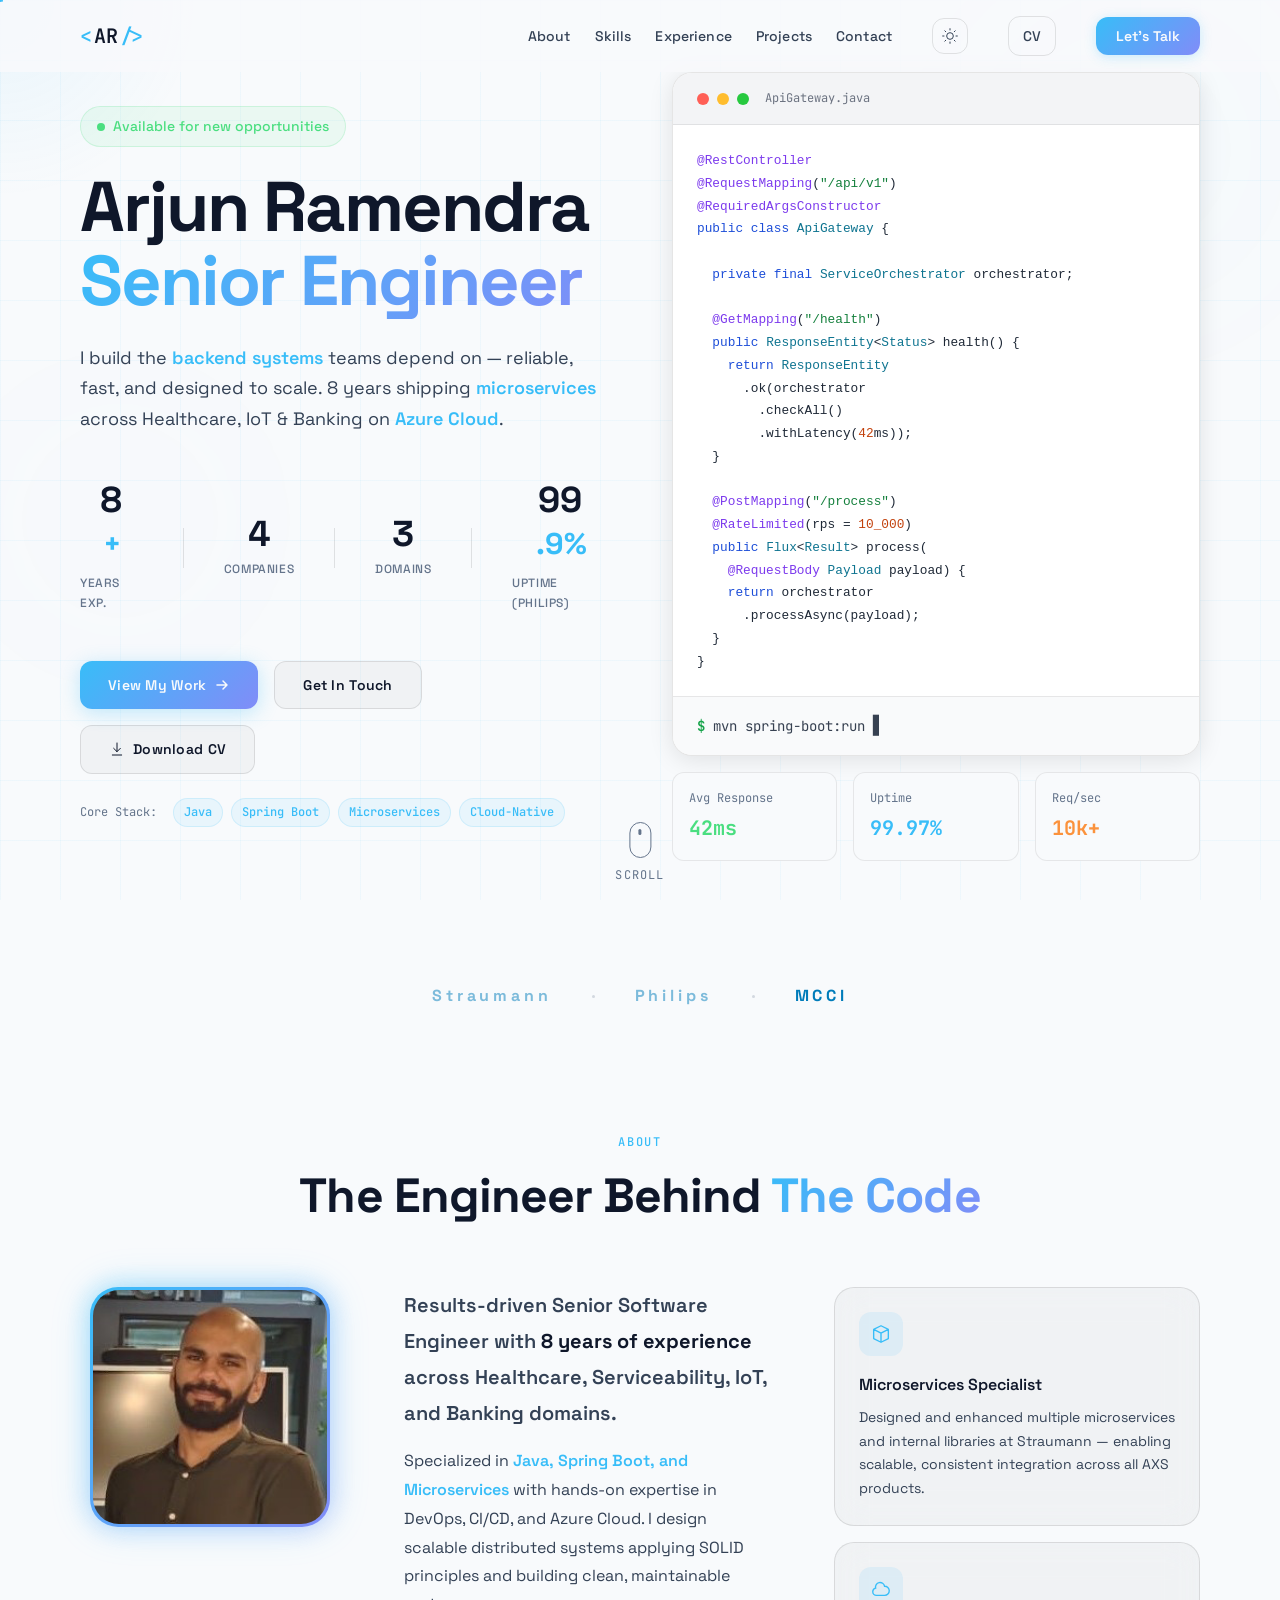
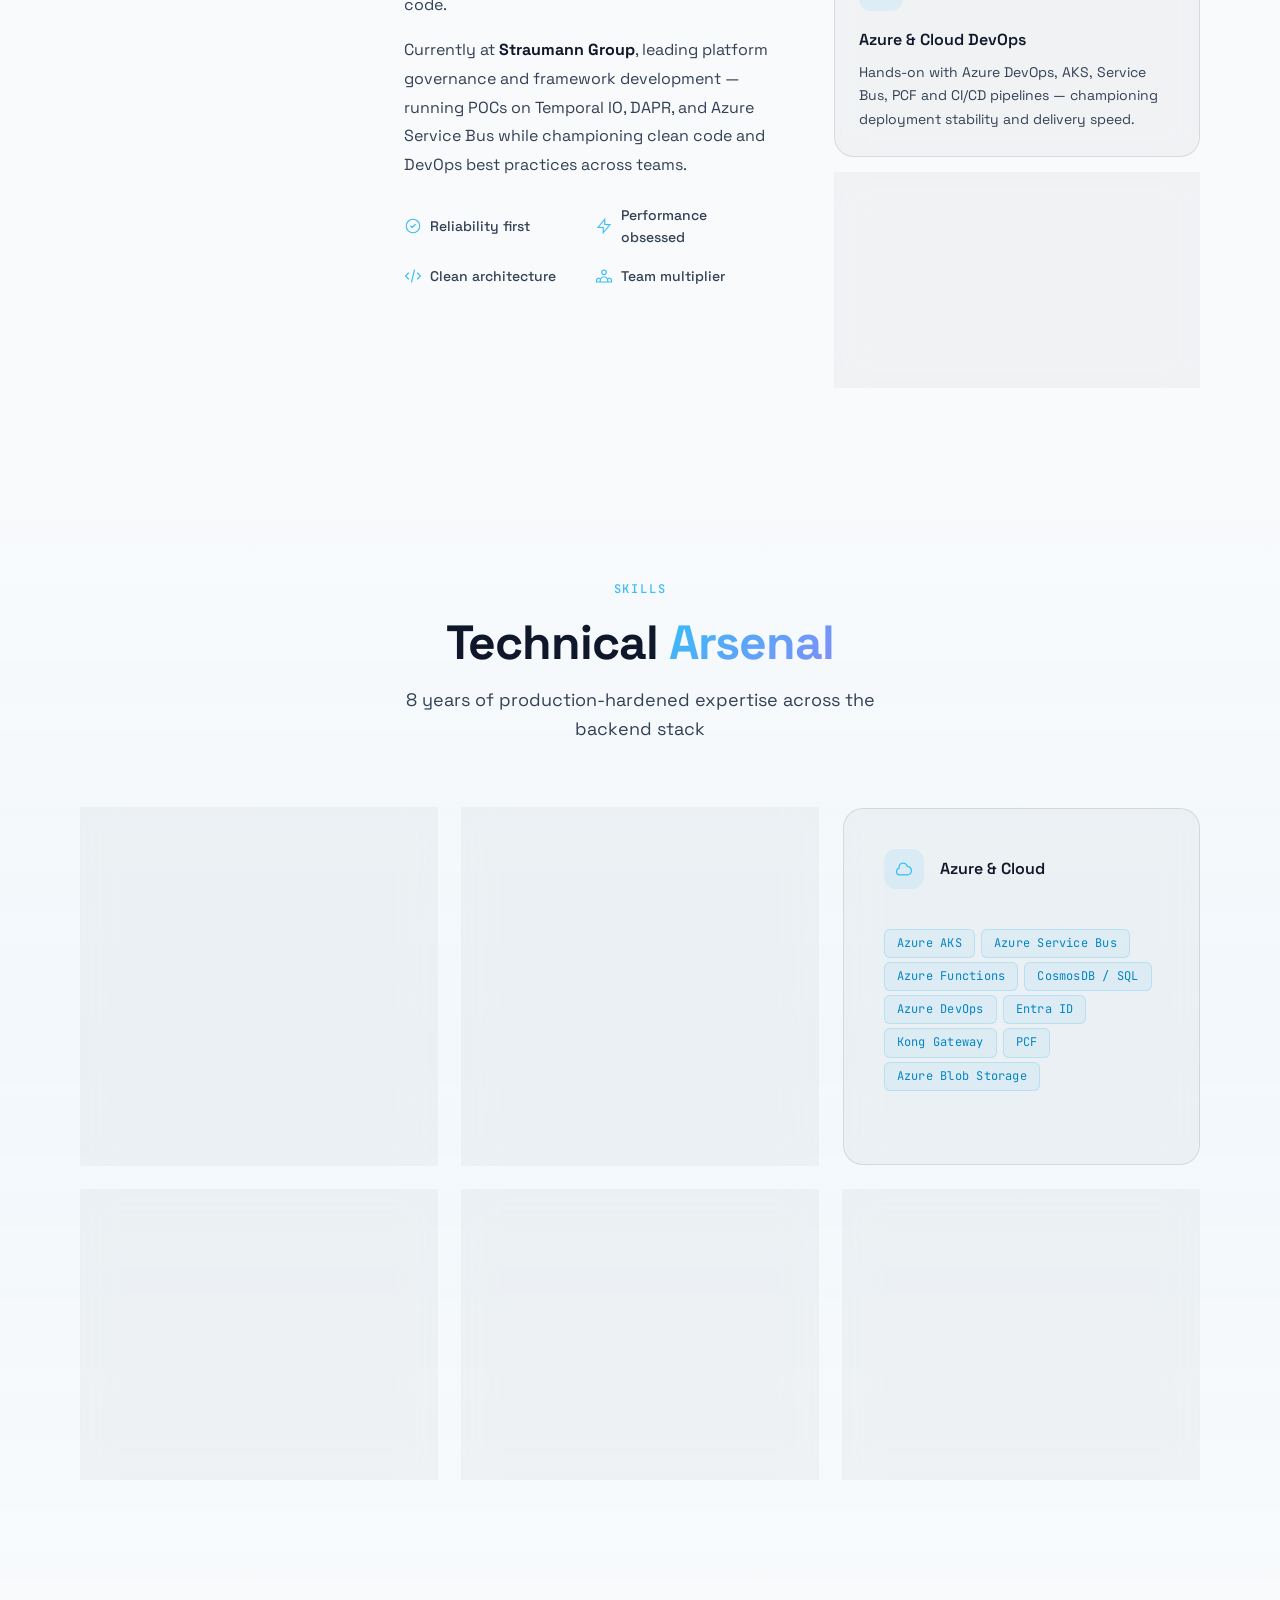
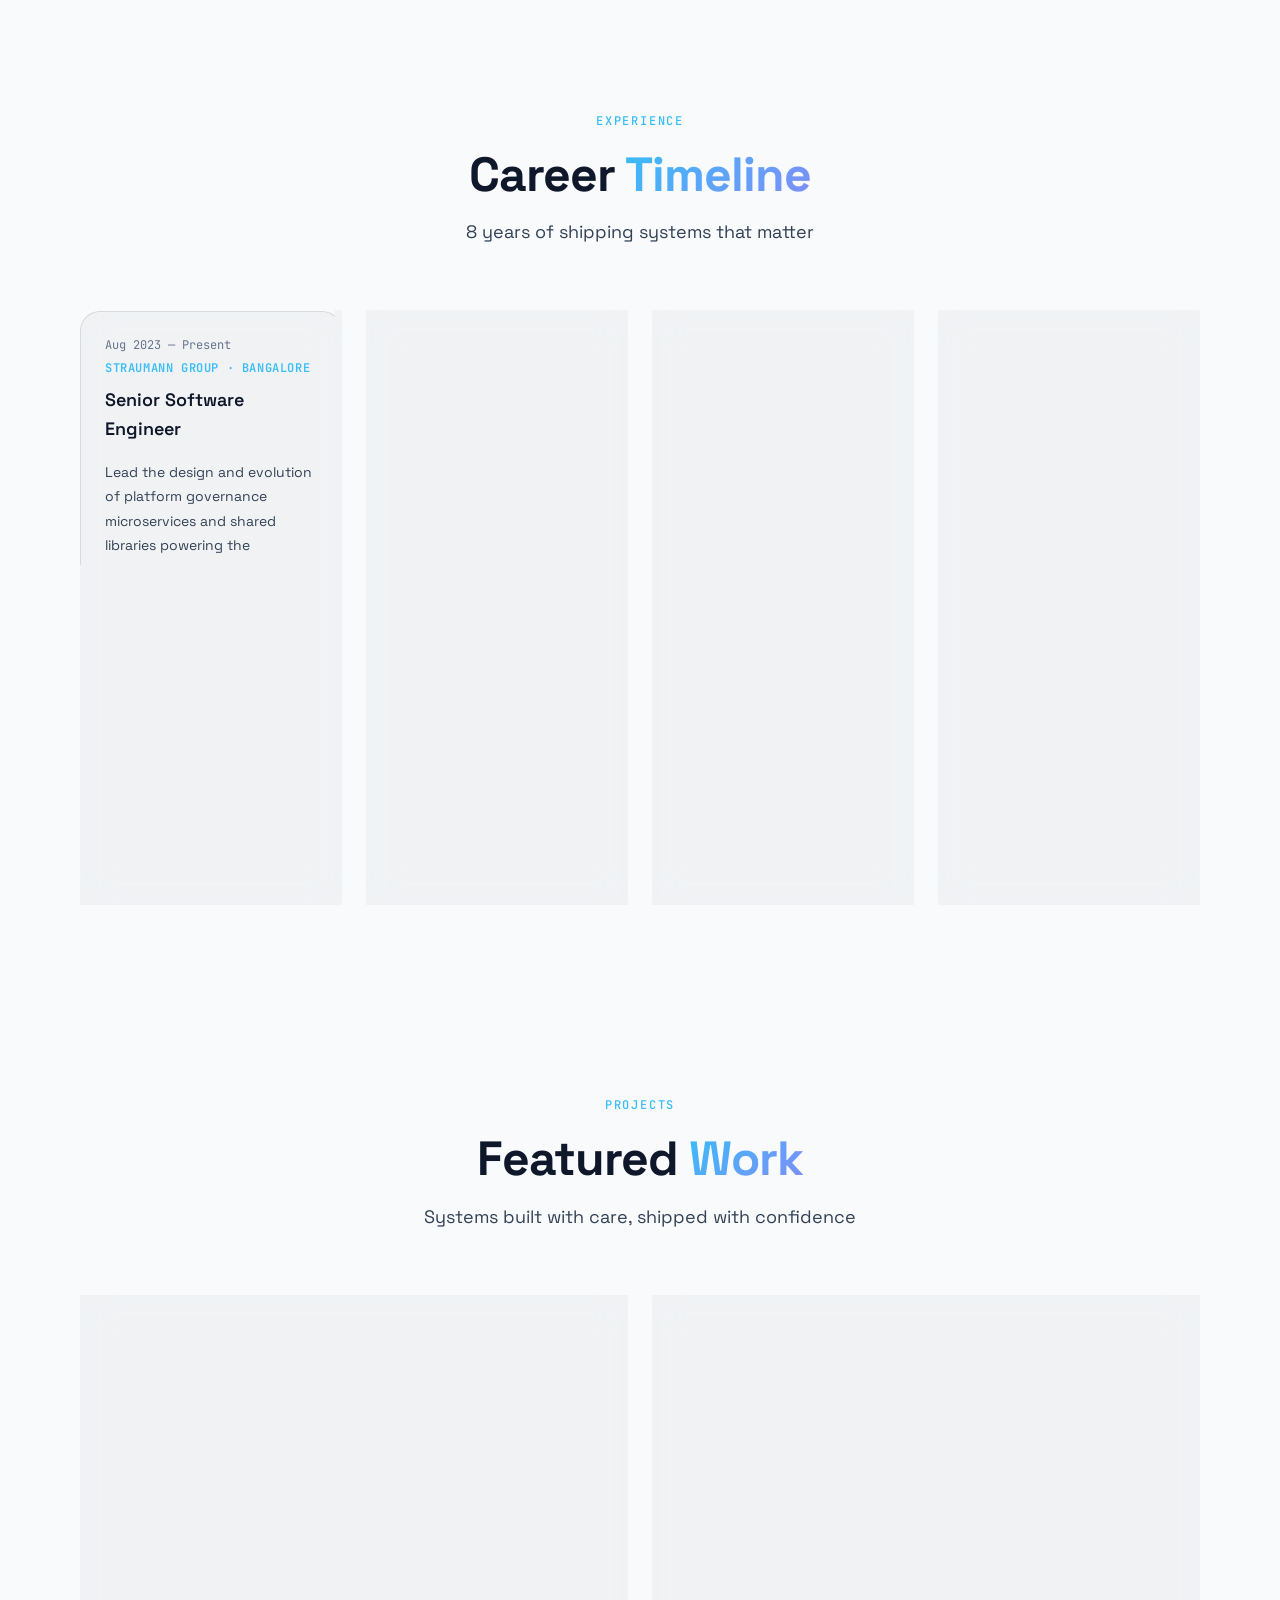
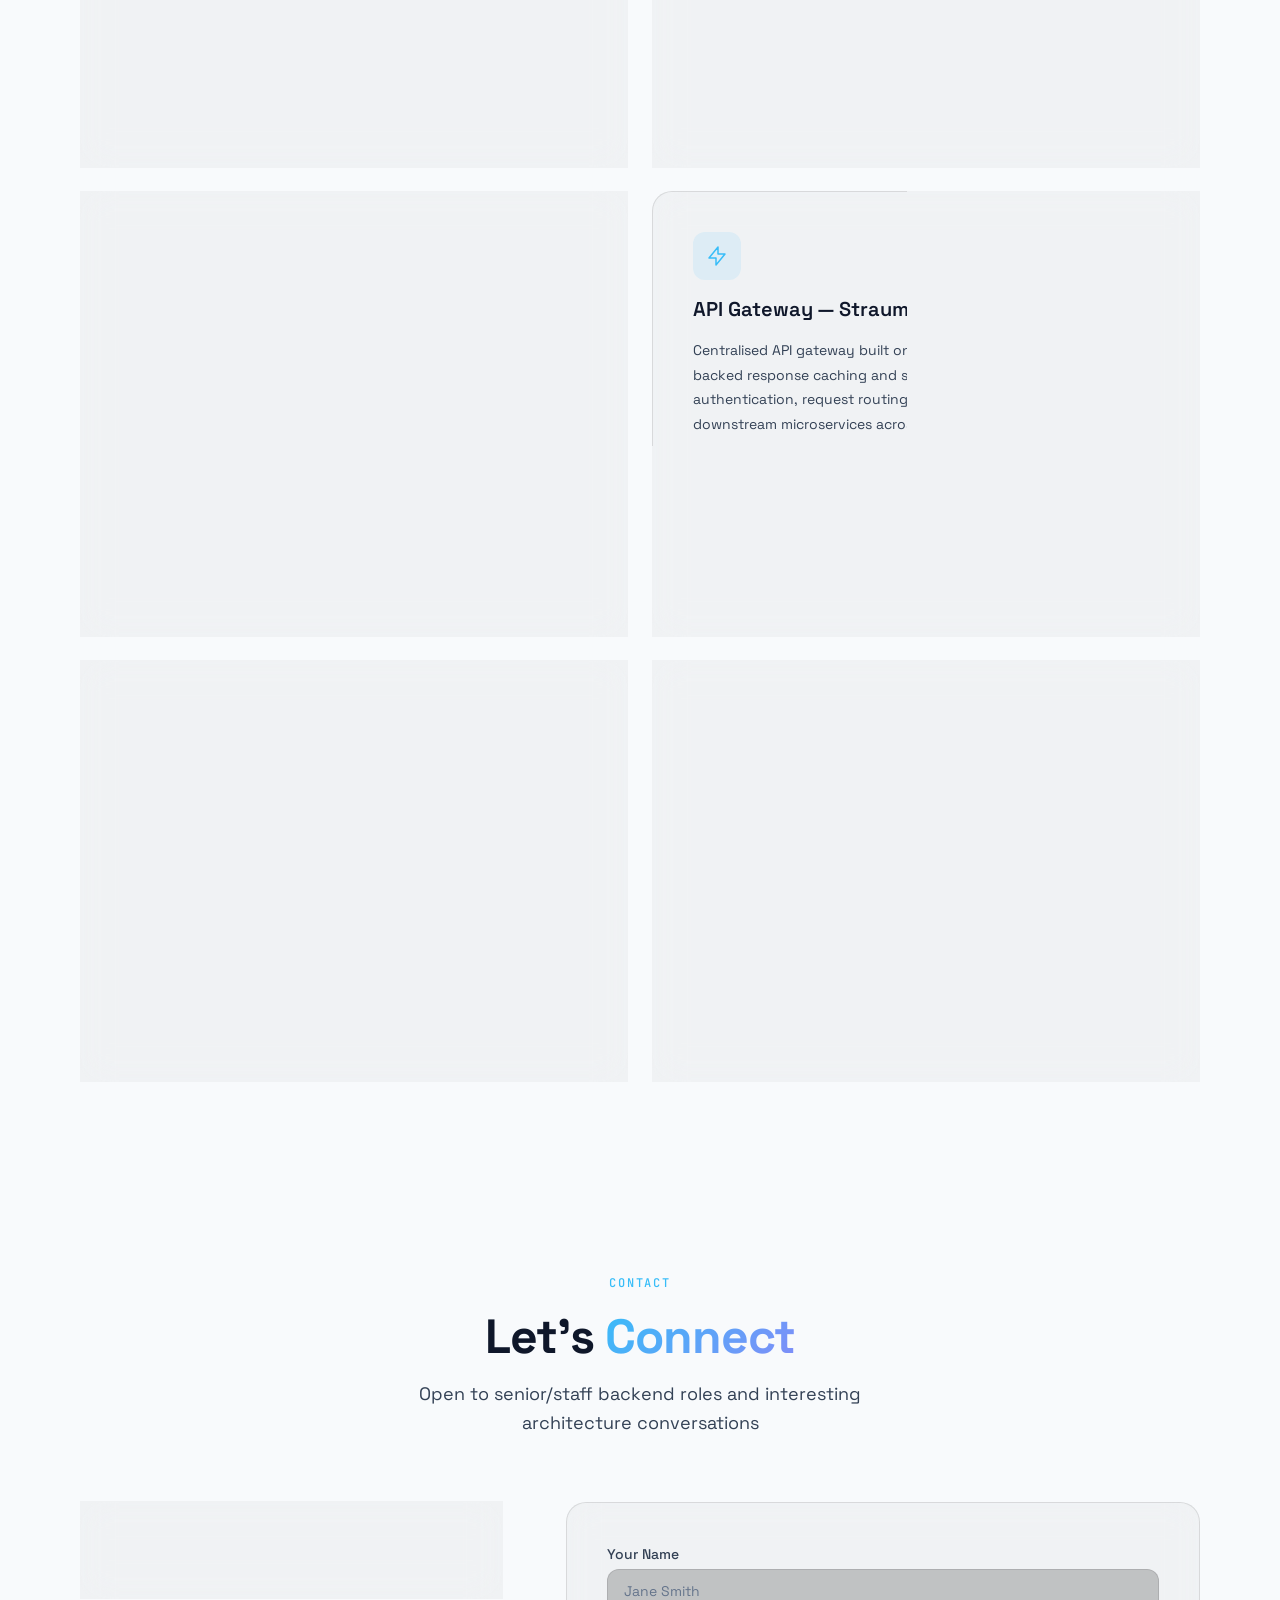
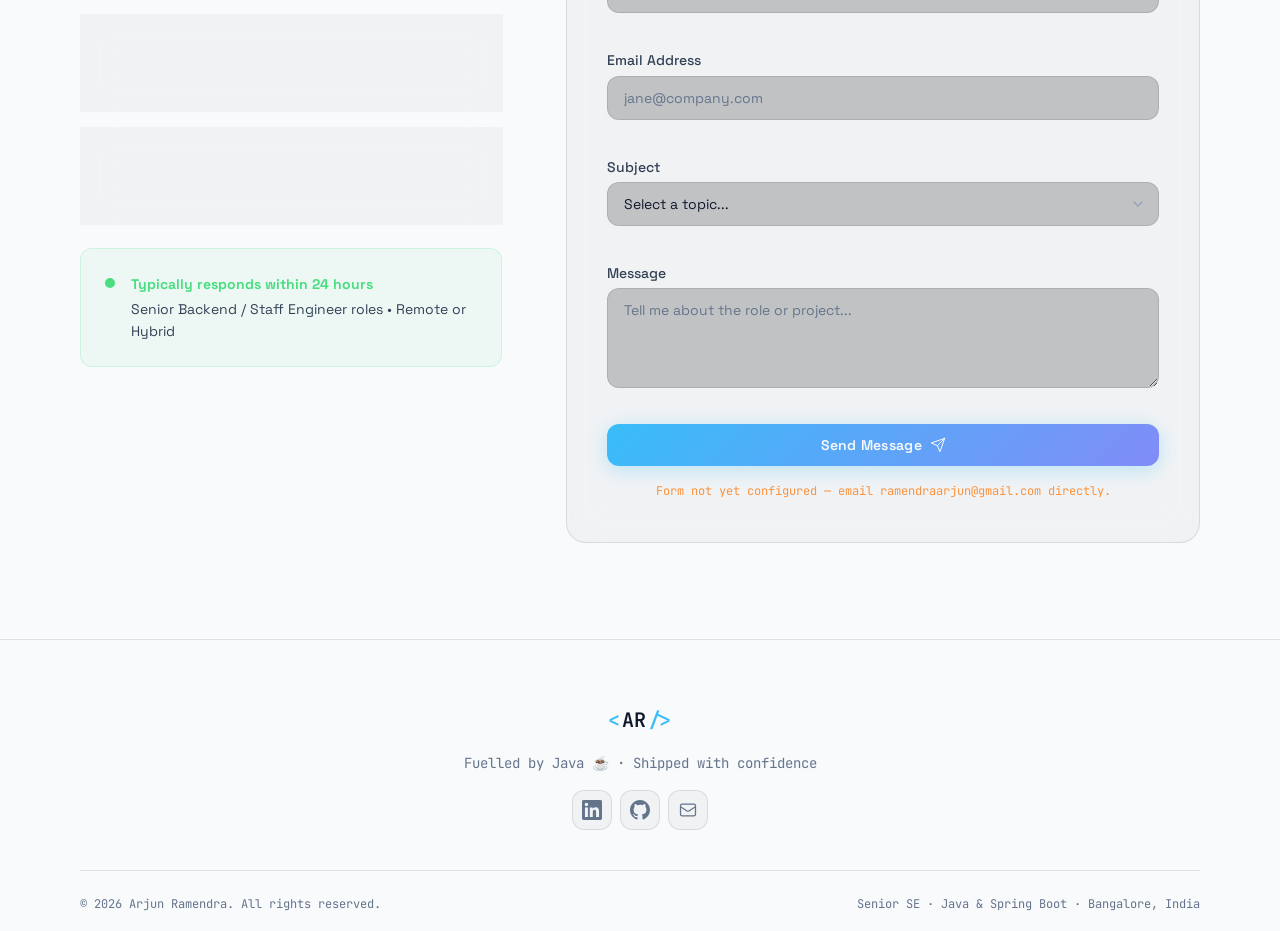
==== Revised Portfolio/index.html @ 26203c2b "feat: add revised portfolio Adds the revised portfolio (Revised Portfolio/) — the revamped version o" ====
<!DOCTYPE html>
<html lang="en">
<head>
  <meta charset="UTF-8" />
  <meta name="viewport" content="width=device-width, initial-scale=1.0" />
  <meta name="description" content="Arjun Ramendra — Senior Software Engineer with 8+ years in Java, Spring Boot, Microservices, Azure Cloud & DevOps across Healthcare, IoT and Banking domains." />
  <meta name="keywords" content="Arjun Ramendra, Backend Engineer, Java, Spring Boot, Azure, DevOps, Microservices, RabbitMQ, Straumann, Philips" />
  <meta name="author" content="Arjun Ramendra" />
  <title>Arjun Ramendra — Senior Software Engineer</title>

  <!-- Open Graph -->
  <meta property="og:type" content="website" />
  <meta property="og:title" content="Arjun Ramendra — Senior Software Engineer" />
  <meta property="og:description" content="8+ years building scalable microservices across Healthcare, IoT & Banking with Java, Spring Boot & Azure Cloud." />
  <meta property="og:url" content="https://arjunramendra.github.io" />
  <meta property="og:image" content="https://arjunramendra.github.io/assets/images/profile-photo.JPG" />
  <meta property="og:image:width" content="1200" />
  <meta property="og:image:height" content="630" />

  <!-- Twitter Card -->
  <meta name="twitter:card" content="summary_large_image" />
  <meta name="twitter:image" content="https://arjunramendra.github.io/assets/images/profile-photo.JPG" />
  <meta name="twitter:title" content="Arjun Ramendra — Senior Software Engineer" />
  <meta name="twitter:description" content="8+ years building scalable microservices across Healthcare, IoT & Banking with Java, Spring Boot & Azure Cloud." />

  <!-- Favicon -->
  <link rel="icon" type="image/svg+xml" href="data:image/svg+xml,<svg xmlns='http://www.w3.org/2000/svg' viewBox='0 0 32 32'><rect width='32' height='32' rx='6' fill='%23060912'/><text x='50%25' y='54%25' dominant-baseline='middle' text-anchor='middle' font-family='sans-serif' font-weight='700' font-size='13' fill='%2338bdf8'>AR</text></svg>" />

  <!-- Canonical -->
  <link rel="canonical" href="https://arjunramendra.github.io" />

  <!-- Schema.org structured data -->
  <script type="application/ld+json">
  {
    "@context": "https://schema.org",
    "@type": "Person",
    "name": "Arjun Ramendra",
    "jobTitle": "Senior Software Engineer",
    "url": "https://arjunramendra.github.io",
    "email": "ramendraarjun@gmail.com",
    "sameAs": [
      "https://linkedin.com/in/arjunramendra",
      "https://github.com/arjunramendra"
    ],
    "knowsAbout": ["Java", "Spring Boot", "Microservices", "Azure Cloud", "DevOps", "RabbitMQ", "Kubernetes"],
    "address": {
      "@type": "PostalAddress",
      "addressLocality": "Bangalore",
      "addressCountry": "IN"
    }
  }
  </script>

  <!-- Google Fonts: Space Grotesk + JetBrains Mono -->
  <link rel="preconnect" href="https://fonts.googleapis.com" />
  <link rel="preconnect" href="https://fonts.gstatic.com" crossorigin />
  <link href="https://fonts.googleapis.com/css2?family=Space+Grotesk:wght@400;500;600;700&family=JetBrains+Mono:wght@400;500&display=swap" rel="stylesheet" />

  <link rel="stylesheet" href="styles.css" />
</head>
<body>

  <!-- Skip to main content (keyboard / screen reader) -->
  <a href="#about" class="skip-link">Skip to main content</a>

  <!-- ═══════════════════════ SCROLL PROGRESS ══════════════════ -->
  <div class="scroll-progress" id="scrollProgress" aria-hidden="true"></div>

  <!-- ═══════════════════════ CURSOR ════════════════════════════ -->
  <div class="cursor-dot"  id="cursorDot"  aria-hidden="true"></div>
  <div class="cursor-ring" id="cursorRing" aria-hidden="true"></div>
  <div class="cursor-glow" id="cursorGlow" aria-hidden="true"></div>

  <!-- ═══════════════════════ BACKGROUND GRID ═══════════════════ -->
  <div class="bg-grid" aria-hidden="true"></div>
  <div class="bg-orbs" aria-hidden="true">
    <div class="orb orb-1"></div>
    <div class="orb orb-2"></div>
  </div>

  <!-- ═══════════════════════ NAV ═══════════════════════════════ -->
  <nav class="navbar" id="navbar" role="navigation" aria-label="Main navigation">
    <div class="nav-container">
      <a href="#home" class="nav-logo" id="nav-logo" aria-label="Home">
        <span class="logo-bracket">&lt;</span>
        <span class="logo-text">AR</span>
        <span class="logo-bracket">/&gt;</span>
      </a>
      <ul class="nav-links" role="list">
        <li><a href="#about" class="nav-link" id="nav-about">About</a></li>
        <li><a href="#skills" class="nav-link" id="nav-skills">Skills</a></li>
        <li><a href="#experience" class="nav-link" id="nav-experience">Experience</a></li>
        <li><a href="#projects" class="nav-link" id="nav-projects">Projects</a></li>
        <li><a href="#contact" class="nav-link" id="nav-contact">Contact</a></li>
      </ul>
      <button class="theme-toggle" id="themeToggle" aria-label="Toggle light/dark mode">
        <svg class="icon-moon" width="16" height="16" viewBox="0 0 24 24" fill="none" aria-hidden="true">
          <path d="M21 12.79A9 9 0 1111.21 3 7 7 0 0021 12.79z" stroke="currentColor" stroke-width="1.5" stroke-linecap="round" stroke-linejoin="round"/>
        </svg>
        <svg class="icon-sun" width="16" height="16" viewBox="0 0 24 24" fill="none" aria-hidden="true" style="display:none">
          <circle cx="12" cy="12" r="5" stroke="currentColor" stroke-width="1.5"/>
          <path d="M12 1v2M12 21v2M4.22 4.22l1.42 1.42M18.36 18.36l1.42 1.42M1 12h2M21 12h2M4.22 19.78l1.42-1.42M18.36 5.64l1.42-1.42" stroke="currentColor" stroke-width="1.5" stroke-linecap="round"/>
        </svg>
      </button>
      <a href="https://arjunramendra.github.io/resume/resume.pdf" target="_blank" rel="noopener noreferrer" class="nav-cv" id="nav-cv-btn" aria-label="Download CV">CV</a>
      <a href="#contact" class="nav-cta" id="nav-cta-btn">Let's Talk</a>
      <button class="hamburger" id="hamburger" aria-label="Toggle mobile menu" aria-expanded="false">
        <span></span><span></span><span></span>
      </button>
    </div>
    <div class="mobile-menu" id="mobileMenu" role="navigation" aria-label="Mobile navigation">
      <a href="#about" class="mobile-link" id="mob-about">About</a>
      <a href="#skills" class="mobile-link" id="mob-skills">Skills</a>
      <a href="#experience" class="mobile-link" id="mob-experience">Experience</a>
      <a href="#projects" class="mobile-link" id="mob-projects">Projects</a>
      <a href="#contact" class="mobile-link" id="mob-contact">Contact</a>
    </div>
  </nav>

  <!-- ═══════════════════════ HERO ══════════════════════════════ -->
  <section class="hero" id="home" aria-label="Hero section">
    <div class="hero-content">
      <div class="hero-badge reveal" data-delay="0">
        <span class="badge-dot"></span>
        <span>Available for new opportunities</span>
      </div>

      <h1 class="hero-title reveal" data-delay="100">
        <span class="title-line">Arjun Ramendra</span>
        <span class="title-line gradient-text">Senior Engineer</span>
      </h1>

      <p class="hero-subtitle reveal" data-delay="200">
        I build the <span class="highlight">backend systems</span> teams depend on —
        reliable, fast, and designed to scale. 8 years shipping
        <span class="highlight">microservices</span> across Healthcare, IoT &amp; Banking
        on <span class="highlight">Azure Cloud</span>.
      </p>

      <div class="hero-stats reveal" data-delay="300">
        <div class="stat">
          <span class="stat-num" data-target="8">0</span>
          <span class="stat-suffix">+</span>
          <span class="stat-label">Years Exp.</span>
        </div>
        <div class="stat-divider" aria-hidden="true"></div>
        <div class="stat">
          <span class="stat-num" data-target="4">0</span>
          <span class="stat-suffix"></span>
          <span class="stat-label">Companies</span>
        </div>
        <div class="stat-divider" aria-hidden="true"></div>
        <div class="stat">
          <span class="stat-num" data-target="3">0</span>
          <span class="stat-suffix"></span>
          <span class="stat-label">Domains</span>
        </div>
        <div class="stat-divider" aria-hidden="true"></div>
        <div class="stat">
          <span class="stat-num" data-target="99">0</span>
          <span class="stat-suffix">.9%</span>
          <span class="stat-label">Uptime (Philips)</span>
        </div>
      </div>

      <div class="hero-actions reveal" data-delay="400">
        <a href="#projects" class="btn btn-primary" id="hero-view-work">
          <span>View My Work</span>
          <svg width="16" height="16" viewBox="0 0 16 16" fill="none" aria-hidden="true">
            <path d="M3 8h10M9 4l4 4-4 4" stroke="currentColor" stroke-width="1.5" stroke-linecap="round" stroke-linejoin="round"/>
          </svg>
        </a>
        <a href="#contact" class="btn btn-ghost" id="hero-contact">
          <span>Get In Touch</span>
        </a>
        <a href="https://arjunramendra.github.io/resume/resume.pdf" target="_blank" rel="noopener noreferrer" class="btn btn-ghost" id="hero-download-cv">
          <svg width="16" height="16" viewBox="0 0 24 24" fill="none" aria-hidden="true">
            <path d="M12 3v13M7 11l5 5 5-5M5 21h14" stroke="currentColor" stroke-width="1.5" stroke-linecap="round" stroke-linejoin="round"/>
          </svg>
          <span>Download CV</span>
        </a>
      </div>

      <div class="hero-tech-stack reveal" data-delay="500">
        <span class="tech-label">Core Stack:</span>
        <div class="tech-pills">
          <span class="tech-pill">Java</span>
          <span class="tech-pill">Spring Boot</span>
          <span class="tech-pill">Microservices</span>
          <span class="tech-pill">Cloud-Native</span>
        </div>
      </div>
    </div>

    <div class="hero-visual reveal" data-delay="200" aria-hidden="true">
      <div class="code-window">
        <div class="code-window-header">
          <span class="dot red"></span>
          <span class="dot yellow"></span>
          <span class="dot green"></span>
          <span class="code-window-title">ApiGateway.java</span>
        </div>
        <div class="code-window-body">
          <pre class="code-snippet"><code><span class="code-annotation">@RestController</span>
<span class="code-annotation">@RequestMapping</span>(<span class="code-string">"/api/v1"</span>)
<span class="code-annotation">@RequiredArgsConstructor</span>
<span class="code-keyword">public class</span> <span class="code-class">ApiGateway</span> {

  <span class="code-keyword">private final</span> <span class="code-class">ServiceOrchestrator</span> orchestrator;

  <span class="code-annotation">@GetMapping</span>(<span class="code-string">"/health"</span>)
  <span class="code-keyword">public</span> <span class="code-class">ResponseEntity</span>&lt;<span class="code-class">Status</span>&gt; health() {
    <span class="code-keyword">return</span> <span class="code-class">ResponseEntity</span>
      .ok(orchestrator
        .checkAll()
        .withLatency(<span class="code-number">42</span>ms));
  }

  <span class="code-annotation">@PostMapping</span>(<span class="code-string">"/process"</span>)
  <span class="code-annotation">@RateLimited</span>(rps = <span class="code-number">10_000</span>)
  <span class="code-keyword">public</span> <span class="code-class">Flux</span>&lt;<span class="code-class">Result</span>&gt; process(
    <span class="code-annotation">@RequestBody</span> <span class="code-class">Payload</span> payload) {
    <span class="code-keyword">return</span> orchestrator
      .processAsync(payload);
  }
}</code></pre>
        </div>
        <div class="code-terminal">
          <span class="terminal-prompt">$</span>
          <span class="terminal-text" id="terminalText" aria-live="polite" aria-atomic="true"></span>
          <span class="terminal-cursor" aria-hidden="true">▋</span>
        </div>
      </div>
      <div class="metrics-panel">
        <div class="metric-card">
          <span class="metric-label">Avg Response</span>
          <span class="metric-value green">42ms</span>
        </div>
        <div class="metric-card">
          <span class="metric-label">Uptime</span>
          <span class="metric-value blue">99.97%</span>
        </div>
        <div class="metric-card">
          <span class="metric-label">Req/sec</span>
          <span class="metric-value orange">10k+</span>
        </div>
      </div>
    </div>

    <a href="#about" class="scroll-indicator" id="scroll-down" aria-label="Scroll to about section">
      <div class="scroll-mouse">
        <div class="scroll-wheel"></div>
      </div>
      <span>Scroll</span>
    </a>
  </section>

  <!-- ═══════════════════════ COMPANIES ════════════════════════ -->
  <section class="companies" aria-label="Companies I have worked with">
    <div class="companies-inner">
      <span class="companies-label">Experience at</span>
      <div class="companies-logos">
        <div class="company-item company-item--straumann" style="--i:0">
          <img src="https://upload.wikimedia.org/wikipedia/commons/9/9c/Straumann_Group_-_Corporate_logo.svg"
               alt="Straumann Group" loading="lazy"
               onerror="this.parentElement.innerHTML='<span class=\'company-item--text\'>Straumann</span>'">
        </div>
        <span class="company-dot" aria-hidden="true"></span>
        <div class="company-item company-item--philips" style="--i:1">
          <img src="https://upload.wikimedia.org/wikipedia/commons/5/52/Philips_logo_new.svg"
               alt="Philips" loading="lazy"
               onerror="this.parentElement.innerHTML='<span class=\'company-item--text\'>Philips</span>'">
        </div>
        <span class="company-dot" aria-hidden="true"></span>
        <div class="company-item company-item--text" style="--i:2">MCCI</div>
      </div>
    </div>
  </section>

  <!-- ═══════════════════════ ABOUT ═════════════════════════════ -->
  <section class="section about" id="about" aria-label="About section">
    <div class="container">
      <div class="section-header reveal">
        <span class="section-tag">About</span>
        <h2 class="section-title">The Engineer Behind <span class="gradient-text">The Code</span></h2>
      </div>
      <div class="about-grid">
        <div class="about-photo reveal" data-delay="0">
          <div class="photo-frame">
            <img src="assets/images/profile-photo.JPG" alt="Arjun Ramendra — Senior Software Engineer" class="profile-photo" loading="lazy" width="320" height="320"
               onerror="this.style.display='none';this.nextElementSibling.style.display='flex'" />
          <div class="photo-initials" aria-hidden="true" style="display:none">AR</div>
          </div>
        </div>
        <div class="about-text reveal" data-delay="100">
          <p class="about-lead">
            Results-driven Senior Software Engineer with <strong>8 years of experience</strong>
            across Healthcare, Serviceability, IoT, and Banking domains.
          </p>
          <p>
            Specialized in <em>Java, Spring Boot, and Microservices</em> with hands-on expertise
            in DevOps, CI/CD, and Azure Cloud. I design scalable distributed systems applying
            SOLID principles and building clean, maintainable code.
          </p>
          <p>
            Currently at <strong>Straumann Group</strong>, leading platform governance and
            framework development — running POCs on Temporal IO, DAPR, and Azure Service Bus
            while championing clean code and DevOps best practices across teams.
          </p>
          <div class="about-values">
            <div class="value-item">
              <svg class="value-icon" viewBox="0 0 24 24" fill="none" aria-hidden="true">
                <path d="M9 12l2 2 4-4M21 12a9 9 0 11-18 0 9 9 0 0118 0z" stroke="currentColor" stroke-width="1.5" stroke-linecap="round"/>
              </svg>
              <span>Reliability first</span>
            </div>
            <div class="value-item">
              <svg class="value-icon" viewBox="0 0 24 24" fill="none" aria-hidden="true">
                <path d="M13 10V3L4 14h7v7l9-11h-7z" stroke="currentColor" stroke-width="1.5" stroke-linecap="round"/>
              </svg>
              <span>Performance obsessed</span>
            </div>
            <div class="value-item">
              <svg class="value-icon" viewBox="0 0 24 24" fill="none" aria-hidden="true">
                <path d="M10 20l4-16m4 4l4 4-4 4M6 16l-4-4 4-4" stroke="currentColor" stroke-width="1.5" stroke-linecap="round"/>
              </svg>
              <span>Clean architecture</span>
            </div>
            <div class="value-item">
              <svg class="value-icon" viewBox="0 0 24 24" fill="none" aria-hidden="true">
                <path d="M17 20h5v-2a3 3 0 00-5.356-1.857M17 20H7m10 0v-2c0-.656-.126-1.283-.356-1.857M7 20H2v-2a3 3 0 015.356-1.857M7 20v-2c0-.656.126-1.283.356-1.857m0 0a5.002 5.002 0 019.288 0M15 7a3 3 0 11-6 0 3 3 0 016 0z" stroke="currentColor" stroke-width="1.5" stroke-linecap="round"/>
              </svg>
              <span>Team multiplier</span>
            </div>
          </div>
        </div>
        <div class="about-cards reveal" data-delay="200">
          <div class="glass-card about-card">
            <div class="about-card-icon">
              <svg viewBox="0 0 24 24" fill="none" aria-hidden="true">
                <path d="M20 7l-8-4-8 4m16 0l-8 4m8-4v10l-8 4m0-10L4 7m8 4v10M4 7v10l8 4" stroke="currentColor" stroke-width="1.5" stroke-linecap="round" stroke-linejoin="round"/>
              </svg>
            </div>
            <h3>Microservices Specialist</h3>
            <p>Designed and enhanced multiple microservices and internal libraries at Straumann — enabling scalable, consistent integration across all AXS products.</p>
          </div>
          <div class="glass-card about-card">
            <div class="about-card-icon">
              <svg viewBox="0 0 24 24" fill="none" aria-hidden="true">
                <path d="M3 15a4 4 0 004 4h9a5 5 0 10-.1-9.999 5.002 5.002 0 10-9.78 2.096A4.001 4.001 0 003 15z" stroke="currentColor" stroke-width="1.5" stroke-linecap="round"/>
              </svg>
            </div>
            <h3>Azure &amp; Cloud DevOps</h3>
            <p>Hands-on with Azure DevOps, AKS, Service Bus, PCF and CI/CD pipelines — championing deployment stability and delivery speed.</p>
          </div>
          <div class="glass-card about-card">
            <div class="about-card-icon">
              <svg viewBox="0 0 24 24" fill="none" aria-hidden="true">
                <path d="M4 4v5h.582m15.356 2A8.001 8.001 0 004.582 9m0 0H9m11 11v-5h-.581m0 0a8.003 8.003 0 01-15.357-2m15.357 2H15" stroke="currentColor" stroke-width="1.5" stroke-linecap="round"/>
              </svg>
            </div>
            <h3>Multi-Domain Experience</h3>
            <p>Delivered production systems in Healthcare (Philips), Dental-tech (Straumann), IoT (MCCI) and Banking (Hitachi Omron) domains.</p>
          </div>
        </div>
      </div>
    </div>
  </section>

  <!-- ═══════════════════════ SKILLS ════════════════════════════ -->
  <section class="section skills" id="skills" aria-label="Skills section">
    <div class="container">
      <div class="section-header reveal">
        <span class="section-tag">Skills</span>
        <h2 class="section-title">Technical <span class="gradient-text">Arsenal</span></h2>
        <p class="section-desc">8 years of production-hardened expertise across the backend stack</p>
      </div>

      <div class="skills-grid">
        <!-- Languages & Frameworks -->
        <div class="skill-category glass-card reveal" data-delay="0">
          <div class="skill-cat-header">
            <div class="skill-cat-icon">
              <svg viewBox="0 0 24 24" fill="none" aria-hidden="true">
                <path d="M10 20l4-16m4 4l4 4-4 4M6 16l-4-4 4-4" stroke="currentColor" stroke-width="1.5" stroke-linecap="round"/>
              </svg>
            </div>
            <h3>Languages &amp; Frameworks</h3>
          </div>
          <div class="skill-chips">
            <span class="chip">Java</span>
            <span class="chip">Spring Boot</span>
            <span class="chip">Hibernate</span>
            <span class="chip">JPA</span>
            <span class="chip">REST APIs</span>
            <span class="chip">WebSockets</span>
            <span class="chip">Maven</span>
          </div>
        </div>

        <!-- Architecture & Design -->
        <div class="skill-category glass-card reveal" data-delay="100">
          <div class="skill-cat-header">
            <div class="skill-cat-icon">
              <svg viewBox="0 0 24 24" fill="none" aria-hidden="true">
                <path d="M4 5a1 1 0 011-1h4a1 1 0 011 1v4a1 1 0 01-1 1H5a1 1 0 01-1-1V5zm10 0a1 1 0 011-1h4a1 1 0 011 1v4a1 1 0 01-1 1h-4a1 1 0 01-1-1V5zM4 15a1 1 0 011-1h4a1 1 0 011 1v4a1 1 0 01-1 1H5a1 1 0 01-1-1v-4zm10 0a1 1 0 011-1h4a1 1 0 011 1v4a1 1 0 01-1 1h-4a1 1 0 01-1-1v-4z" stroke="currentColor" stroke-width="1.5" stroke-linecap="round"/>
              </svg>
            </div>
            <h3>Architecture &amp; Design</h3>
          </div>
          <div class="skill-chips">
            <span class="chip">Microservices</span>
            <span class="chip">Event-Driven Design</span>
            <span class="chip">Domain-Driven Design</span>
            <span class="chip">Distributed Systems</span>
            <span class="chip">SaaS</span>
            <span class="chip">API Gateway</span>
            <span class="chip">SOLID Principles</span>
            <span class="chip">Rate Limiting</span>
            <span class="chip">Webhooks</span>
          </div>
        </div>

        <!-- Azure & Cloud -->
        <div class="skill-category glass-card reveal" data-delay="200">
          <div class="skill-cat-header">
            <div class="skill-cat-icon">
              <svg viewBox="0 0 24 24" fill="none" aria-hidden="true">
                <path d="M3 15a4 4 0 004 4h9a5 5 0 10-.1-9.999 5.002 5.002 0 10-9.78 2.096A4.001 4.001 0 003 15z" stroke="currentColor" stroke-width="1.5" stroke-linecap="round"/>
              </svg>
            </div>
            <h3>Azure &amp; Cloud</h3>
          </div>
          <div class="skill-chips">
            <span class="chip">Azure AKS</span>
            <span class="chip">Azure Service Bus</span>
            <span class="chip">Azure Functions</span>
            <span class="chip">CosmosDB / SQL</span>
            <span class="chip">Azure DevOps</span>
            <span class="chip">Entra ID</span>
            <span class="chip">Kong Gateway</span>
            <span class="chip">PCF</span>
            <span class="chip">Azure Blob Storage</span>
          </div>
        </div>

        <!-- DevOps & CI/CD -->
        <div class="skill-category glass-card reveal" data-delay="0">
          <div class="skill-cat-header">
            <div class="skill-cat-icon">
              <svg viewBox="0 0 24 24" fill="none" aria-hidden="true">
                <path d="M4 4v5h.582m15.356 2A8.001 8.001 0 004.582 9m0 0H9m11 11v-5h-.581m0 0a8.003 8.003 0 01-15.357-2m15.357 2H15" stroke="currentColor" stroke-width="1.5" stroke-linecap="round"/>
              </svg>
            </div>
            <h3>DevOps &amp; CI/CD</h3>
          </div>
          <div class="skill-chips">
            <span class="chip">Docker</span>
            <span class="chip">Kubernetes</span>
            <span class="chip">Helm</span>
            <span class="chip">GitHub Actions</span>
            <span class="chip">Azure Pipelines</span>
            <span class="chip">CI/CD</span>
            <span class="chip">DAPR</span>
            <span class="chip">Temporal IO</span>
            <span class="chip">Flyway / Liquibase</span>
          </div>
        </div>

        <!-- Data & Messaging -->
        <div class="skill-category glass-card reveal" data-delay="100">
          <div class="skill-cat-header">
            <div class="skill-cat-icon">
              <svg viewBox="0 0 24 24" fill="none" aria-hidden="true">
                <path d="M4 7v10c0 2 1.5 3 4 3h8c2.5 0 4-1 4-3V7c0-2-1.5-3-4-3H8C5.5 4 4 5 4 7zm0 5h16" stroke="currentColor" stroke-width="1.5" stroke-linecap="round"/>
              </svg>
            </div>
            <h3>Data &amp; Messaging</h3>
          </div>
          <div class="skill-chips">
            <span class="chip">MySQL</span>
            <span class="chip">PostgreSQL</span>
            <span class="chip">Redis</span>
            <span class="chip">RabbitMQ</span>
            <span class="chip">Azure Service Bus</span>
            <span class="chip">MQTT</span>
            <span class="chip">Dead-Letter Queues</span>
          </div>
        </div>

        <!-- Testing & Tools -->
        <div class="skill-category glass-card reveal" data-delay="200">
          <div class="skill-cat-header">
            <div class="skill-cat-icon">
              <svg viewBox="0 0 24 24" fill="none" aria-hidden="true">
                <path d="M9 12l2 2 4-4m6 2a9 9 0 11-18 0 9 9 0 0118 0z" stroke="currentColor" stroke-width="1.5" stroke-linecap="round"/>
              </svg>
            </div>
            <h3>Testing &amp; Tools</h3>
          </div>
          <div class="skill-chips">
            <span class="chip">JUnit</span>
            <span class="chip">Mockito</span>
            <span class="chip">Postman</span>
            <span class="chip">OpenAPI Spec</span>
            <span class="chip">IntelliJ IDEA</span>
            <span class="chip">Git</span>
            <span class="chip">Multithreading</span>
            <span class="chip">Concurrency</span>
          </div>
        </div>
      </div>

    </div>
  </section>

  <!-- ═══════════════════════ EXPERIENCE ════════════════════════ -->
  <section class="section experience" id="experience" aria-label="Experience section">
    <div class="container">
      <div class="section-header reveal">
        <span class="section-tag">Experience</span>
        <h2 class="section-title">Career <span class="gradient-text">Timeline</span></h2>
        <p class="section-desc">8 years of shipping systems that matter</p>
      </div>

      <div class="timeline">
        <div class="timeline-line" aria-hidden="true"></div>

        <!-- Job 1: Straumann -->
        <div class="timeline-item reveal" data-delay="0">
          <div class="glass-card timeline-card">
            <div class="timeline-card-header">
              <div class="job-meta">
                <span class="job-period">Aug 2023 — Present</span>
              </div>
              <span class="job-company">Straumann Group · Bangalore</span>
              <h3 class="job-title">Senior Software Engineer</h3>
            </div>
            <p class="job-highlights">Lead the design and evolution of platform governance microservices and shared libraries powering the Straumann AXS product suite. Drive cross-team integrations, evaluate next-generation tooling (Temporal IO, DAPR, Azure Service Bus), and establish engineering standards that improve reliability and delivery across the org.</p>
            <div class="job-tech">
              <span>Java</span><span>Spring Boot</span><span>RabbitMQ</span><span>Azure DevOps</span><span>DAPR</span>
            </div>
          </div>
        </div>

        <!-- Job 2: Philips -->
        <div class="timeline-item reveal" data-delay="100">
          <div class="glass-card timeline-card">
            <div class="timeline-card-header">
              <div class="job-meta">
                <span class="job-period">Aug 2019 — Aug 2023</span>
              </div>
              <span class="job-company">Philips India (PIC) · Bangalore</span>
              <h3 class="job-title">Software Engineer II, R&amp;D</h3>
            </div>
            <p class="job-highlights">Built backend services for remote monitoring and over-the-air firmware updates of medical devices where reliability is non-negotiable. Designed resilient RabbitMQ pipelines with dead-letter queues and recovery patterns, and drove containerisation and MQTT-based IoT integrations.</p>
            <div class="job-tech">
              <span>Java</span><span>Spring Boot</span><span>RabbitMQ</span><span>MQTT</span><span>Docker</span><span>PCF</span>
            </div>
          </div>
        </div>

        <!-- Job 3: MCCI -->
        <div class="timeline-item reveal" data-delay="200">
          <div class="glass-card timeline-card">
            <div class="timeline-card-header">
              <div class="job-meta">
                <span class="job-period">Dec 2017 — Jul 2018</span>
              </div>
              <span class="job-company">MCCI Corporation</span>
              <h3 class="job-title">Software Engineer — IoT</h3>
            </div>
            <p class="job-highlights">Developed IoT solutions for real-time water management, connecting RC601 pressure sensors to Catena 4450 boards via I²C and Modbus RTU. Integrated Modbus 485 flow sensors for Mumbai city-wide water distribution. Represented MCCI at the Internet of Things Expo, Delhi 2018.</p>
            <div class="job-tech">
              <span>IoT</span><span>I2C</span><span>Modbus RTU</span><span>MQTT</span><span>The Things Network</span>
            </div>
          </div>
        </div>

        <!-- Job 4: Nexustree -->
        <div class="timeline-item reveal" data-delay="300">
          <div class="glass-card timeline-card">
            <div class="timeline-card-header">
              <div class="job-meta">
                <span class="job-period">Dec 2016 — Dec 2017</span>
              </div>
              <span class="job-company">Nexustree Consultancy Services</span>
              <h3 class="job-title">Software Developer</h3>
            </div>
            <p class="job-highlights">Built a C++ ATM log analysis tool for Hitachi Omron Terminal Solutions that cut manual review time by ~70% through automated parsing and pattern detection — delivered end-to-end across a V-Model SDLC.</p>
            <div class="job-tech">
              <span>C++</span><span>V-Model SDLC</span><span>ATM Systems</span><span>Log Analysis</span>
            </div>
          </div>
        </div>
      </div>
    </div>
  </section>

  <!-- ═══════════════════════ PROJECTS ══════════════════════════ -->
  <section class="section projects" id="projects" aria-label="Projects section">
    <div class="container">
      <div class="section-header reveal">
        <span class="section-tag">Projects</span>
        <h2 class="section-title">Featured <span class="gradient-text">Work</span></h2>
        <p class="section-desc">Systems built with care, shipped with confidence</p>
      </div>

      <div class="projects-grid">
        <!-- Project 1 (Featured) -->
        <article class="project-card project-card--featured glass-card reveal" data-delay="0">
          <div class="project-card-header">
            <div class="project-icon">
              <svg viewBox="0 0 24 24" fill="none" aria-hidden="true">
                <path d="M20 7l-8-4-8 4m16 0l-8 4m8-4v10l-8 4m0-10L4 7m8 4v10M4 7v10l8 4" stroke="currentColor" stroke-width="1.5" stroke-linecap="round" stroke-linejoin="round"/>
              </svg>
            </div>
            <div class="project-links">
              <span class="project-link-private" title="Private / Enterprise repository">
                <svg viewBox="0 0 24 24" fill="none" width="16" height="16" aria-hidden="true">
                  <rect x="3" y="11" width="18" height="11" rx="2" stroke="currentColor" stroke-width="1.5"/>
                  <path d="M7 11V7a5 5 0 0110 0v4" stroke="currentColor" stroke-width="1.5" stroke-linecap="round"/>
                </svg>
                <span>Private</span>
              </span>
              <a href="#" class="project-link" id="proj1-live" aria-label="View live project" style="display:none">
                <svg viewBox="0 0 24 24" fill="none" width="18" height="18" aria-hidden="true">
                  <path d="M10 6H6a2 2 0 00-2 2v10a2 2 0 002 2h10a2 2 0 002-2v-4M14 4h6m0 0v6m0-6L10 14" stroke="currentColor" stroke-width="1.5" stroke-linecap="round"/>
                </svg>
              </a>
            </div>
          </div>
          <h3 class="project-title">Remote Software Management Platform — Philips</h3>
          <p class="project-desc">
            Microservices platform for remote monitoring and firmware updates of medical devices.
            Implemented RabbitMQ messaging workflows with dead-letter queues, schedulers and
            automated recovery patterns — running in production for 4+ years across global healthcare.
          </p>
          <div class="project-metrics">
            <div class="proj-metric"><span class="pm-val">4yr+</span><span class="pm-lbl">Production</span></div>
            <div class="proj-metric"><span class="pm-val">99.9%</span><span class="pm-lbl">Uptime</span></div>
            <div class="proj-metric"><span class="pm-val">10k+</span><span class="pm-lbl">Msgs/day</span></div>
          </div>
          <div class="project-tags">
            <span>Java</span><span>Spring Boot</span><span>RabbitMQ</span><span>MQTT</span><span>Docker</span><span>PCF</span>
          </div>
        </article>

        <!-- Project 2 (Featured) -->
        <article class="project-card project-card--featured glass-card reveal" data-delay="100">
          <div class="project-card-header">
            <div class="project-icon">
              <svg viewBox="0 0 24 24" fill="none" aria-hidden="true">
                <path d="M9 12l2 2 4-4m5.618-4.016A11.955 11.955 0 0112 2.944a11.955 11.955 0 01-8.618 3.04A12.02 12.02 0 003 9c0 5.591 3.824 10.29 9 11.622 5.176-1.332 9-6.03 9-11.622 0-1.042-.133-2.052-.382-3.016z" stroke="currentColor" stroke-width="1.5" stroke-linecap="round"/>
              </svg>
            </div>
            <div class="project-links"></div>
          </div>
          <h3 class="project-title">AXS Platform Governance — Straumann</h3>
          <p class="project-desc">
            Platform governance framework powering Straumann's dental SaaS ecosystem.
            Built shared internal libraries and ran POCs on Temporal IO, DAPR and Azure Service Bus
            Dead Lettering — improving consistency and delivery speed across all AXS products.
          </p>
          <div class="project-metrics">
            <div class="proj-metric"><span class="pm-val">5+</span><span class="pm-lbl">Products</span></div>
            <div class="proj-metric"><span class="pm-val">40%</span><span class="pm-lbl">Faster Deploy</span></div>
            <div class="proj-metric"><span class="pm-val">Azure</span><span class="pm-lbl">Cloud-native</span></div>
          </div>
          <div class="project-tags">
            <span>Java</span><span>Spring Boot</span><span>DAPR</span><span>Temporal IO</span><span>Azure Service Bus</span>
          </div>
        </article>

        <!-- Project 3: Webhook Delivery System (Featured) -->
        <article class="project-card project-card--featured glass-card reveal" data-delay="200">
          <div class="project-card-header">
            <div class="project-icon">
              <svg viewBox="0 0 24 24" fill="none" aria-hidden="true">
                <path d="M15 7h3a5 5 0 015 5 5 5 0 01-5 5h-3m-6 0H6a5 5 0 01-5-5 5 5 0 015-5h3M8 12h8" stroke="currentColor" stroke-width="1.5" stroke-linecap="round"/>
              </svg>
            </div>
            <div class="project-links">
              <span class="project-link-private" title="Private / Enterprise repository">
                <svg viewBox="0 0 24 24" fill="none" width="16" height="16" aria-hidden="true">
                  <rect x="3" y="11" width="18" height="11" rx="2" stroke="currentColor" stroke-width="1.5"/>
                  <path d="M7 11V7a5 5 0 0110 0v4" stroke="currentColor" stroke-width="1.5" stroke-linecap="round"/>
                </svg>
                <span>Private</span>
              </span>
            </div>
          </div>
          <h3 class="project-title">Webhook Delivery System — Straumann</h3>
          <p class="project-desc">
            Enterprise webhook platform receiving events from organisation-wide systems via Azure Service Bus
            and dispatching HMAC-signed payloads to external integrators. Auto-scales with KEDA based on
            queue depth, with retry policies and dead-letter handling for guaranteed delivery.
          </p>
          <div class="project-metrics">
            <div class="proj-metric"><span class="pm-val">HMAC</span><span class="pm-lbl">Signed</span></div>
            <div class="proj-metric"><span class="pm-val">KEDA</span><span class="pm-lbl">Auto-scale</span></div>
            <div class="proj-metric"><span class="pm-val">99.9%</span><span class="pm-lbl">Delivery</span></div>
          </div>
          <div class="project-tags">
            <span>Java</span><span>Spring Boot</span><span>Azure Service Bus</span><span>KEDA</span><span>HMAC</span><span>AKS</span>
          </div>
        </article>

        <!-- Project 4: API Gateway (Featured) -->
        <article class="project-card project-card--featured glass-card reveal" data-delay="300">
          <div class="project-card-header">
            <div class="project-icon">
              <svg viewBox="0 0 24 24" fill="none" aria-hidden="true">
                <path d="M13 10V3L4 14h7v7l9-11h-7z" stroke="currentColor" stroke-width="1.5" stroke-linecap="round" stroke-linejoin="round"/>
              </svg>
            </div>
            <div class="project-links">
              <span class="project-link-private" title="Private / Enterprise repository">
                <svg viewBox="0 0 24 24" fill="none" width="16" height="16" aria-hidden="true">
                  <rect x="3" y="11" width="18" height="11" rx="2" stroke="currentColor" stroke-width="1.5"/>
                  <path d="M7 11V7a5 5 0 0110 0v4" stroke="currentColor" stroke-width="1.5" stroke-linecap="round"/>
                </svg>
                <span>Private</span>
              </span>
            </div>
          </div>
          <h3 class="project-title">API Gateway — Straumann</h3>
          <p class="project-desc">
            Centralised API gateway built on Spring Cloud Gateway with Redis-backed response caching
            and sliding-window rate limiting. Handles authentication, request routing, and traffic shaping
            for all downstream microservices across the AXS platform.
          </p>
          <div class="project-metrics">
            <div class="proj-metric"><span class="pm-val">Redis</span><span class="pm-lbl">Cache Layer</span></div>
            <div class="proj-metric"><span class="pm-val">RL</span><span class="pm-lbl">Rate Limited</span></div>
            <div class="proj-metric"><span class="pm-val">&lt;50ms</span><span class="pm-lbl">p95 Latency</span></div>
          </div>
          <div class="project-tags">
            <span>Java</span><span>Spring Cloud Gateway</span><span>Redis</span><span>Rate Limiting</span><span>AKS</span>
          </div>
        </article>

        <!-- Project 5: Multi-Region OTA Sync (Featured) -->
        <article class="project-card project-card--featured glass-card reveal" data-delay="400">
          <div class="project-card-header">
            <div class="project-icon">
              <svg viewBox="0 0 24 24" fill="none" aria-hidden="true">
                <circle cx="12" cy="12" r="10" stroke="currentColor" stroke-width="1.5"/>
                <path d="M2 12h20M12 2a15.3 15.3 0 014 10 15.3 15.3 0 01-4 10 15.3 15.3 0 01-4-10 15.3 15.3 0 014-10z" stroke="currentColor" stroke-width="1.5"/>
              </svg>
            </div>
            <div class="project-links">
              <span class="project-link-private" title="Private / Enterprise repository">
                <svg viewBox="0 0 24 24" fill="none" width="16" height="16" aria-hidden="true">
                  <rect x="3" y="11" width="18" height="11" rx="2" stroke="currentColor" stroke-width="1.5"/>
                  <path d="M7 11V7a5 5 0 0110 0v4" stroke="currentColor" stroke-width="1.5" stroke-linecap="round"/>
                </svg>
                <span>Private</span>
              </span>
            </div>
          </div>
          <h3 class="project-title">Multi-Region OTA Data Sync — Philips</h3>
          <p class="project-desc">
            Cross-region synchronisation of over-the-air firmware update data across US, EU, and Asia
            deployments. Uses RabbitMQ for event-driven replication with dead-letter queues for fault
            tolerance — ensuring consistent device state across all regions.
          </p>
          <div class="project-metrics">
            <div class="proj-metric"><span class="pm-val">3</span><span class="pm-lbl">Regions</span></div>
            <div class="proj-metric"><span class="pm-val">RMQ</span><span class="pm-lbl">Eventing</span></div>
            <div class="proj-metric"><span class="pm-val">DLQ</span><span class="pm-lbl">Fault Tolerant</span></div>
          </div>
          <div class="project-tags">
            <span>Java</span><span>Spring Boot</span><span>RabbitMQ</span><span>DLQ</span><span>Multi-Region</span><span>PCF</span>
          </div>
        </article>

        <!-- Project 6: Java Practice -->
        <article class="project-card glass-card reveal" data-delay="500">
          <div class="project-card-header">
            <div class="project-icon">
              <svg viewBox="0 0 24 24" fill="none" aria-hidden="true">
                <path d="M12 2L2 7l10 5 10-5-10-5zM2 17l10 5 10-5M2 12l10 5 10-5" stroke="currentColor" stroke-width="1.5" stroke-linecap="round" stroke-linejoin="round"/>
              </svg>
            </div>
            <div class="project-links">
              <a href="https://github.com/arjunramendra/Java_Practice" target="_blank" rel="noopener noreferrer" class="project-link" aria-label="View on GitHub">
                <svg viewBox="0 0 24 24" fill="currentColor" width="18" height="18" aria-hidden="true">
                  <path d="M12 0C5.374 0 0 5.373 0 12c0 5.302 3.438 9.8 8.207 11.387.599.111.793-.261.793-.577v-2.234c-3.338.726-4.033-1.416-4.033-1.416-.546-1.387-1.333-1.756-1.333-1.756-1.089-.745.083-.729.083-.729 1.205.084 1.839 1.237 1.839 1.237 1.07 1.834 2.807 1.304 3.492.997.107-.775.418-1.305.762-1.604-2.665-.305-5.467-1.334-5.467-5.931 0-1.311.469-2.381 1.236-3.221-.124-.303-.535-1.524.117-3.176 0 0 1.008-.322 3.301 1.23A11.509 11.509 0 0112 5.803c1.02.005 2.047.138 3.006.404 2.291-1.552 3.297-1.23 3.297-1.23.653 1.653.242 2.874.118 3.176.77.84 1.235 1.911 1.235 3.221 0 4.609-2.807 5.624-5.479 5.921.43.372.823 1.102.823 2.222v3.293c0 .319.192.694.801.576C20.566 21.797 24 17.3 24 12c0-6.627-5.373-12-12-12z"/>
                </svg>
              </a>
            </div>
          </div>
          <h3 class="project-title">Java Practice Repository</h3>
          <p class="project-desc">
            A comprehensive collection of Java exercises, algorithms, and best practices.
            Covers DSA patterns, concurrency primitives, clean code principles, and common interview patterns.
          </p>
          <div class="project-metrics">
            <div class="proj-metric"><span class="pm-val">DSA</span><span class="pm-lbl">Patterns</span></div>
            <div class="proj-metric"><span class="pm-val">OOP</span><span class="pm-lbl">Principles</span></div>
            <div class="proj-metric"><span class="pm-val">Open</span><span class="pm-lbl">Source</span></div>
          </div>
          <div class="project-tags">
            <span>Java</span><span>Algorithms</span><span>DSA</span><span>Concurrency</span>
          </div>
        </article>
      </div>

    </div>
  </section>

  <!-- ═══════════════════════ CONTACT ═══════════════════════════ -->
  <section class="section contact" id="contact" aria-label="Contact section">
    <div class="container">
      <div class="section-header reveal">
        <span class="section-tag">Contact</span>
        <h2 class="section-title">Let's <span class="gradient-text">Connect</span></h2>
        <p class="section-desc">Open to senior/staff backend roles and interesting architecture conversations</p>
      </div>

      <div class="contact-grid">
        <div class="contact-info reveal" data-delay="0">
          <div class="contact-item glass-card">
            <svg class="contact-icon" viewBox="0 0 24 24" fill="none" aria-hidden="true">
              <path d="M3 8l7.89 5.26a2 2 0 002.22 0L21 8M5 19h14a2 2 0 002-2V7a2 2 0 00-2-2H5a2 2 0 00-2 2v10a2 2 0 002 2z" stroke="currentColor" stroke-width="1.5" stroke-linecap="round"/>
            </svg>
            <div>
              <span class="contact-label">Email</span>
              <a href="mailto:ramendraarjun@gmail.com" class="contact-value" id="contact-email">ramendraarjun@gmail.com</a>
            </div>
          </div>
          <div class="contact-item glass-card">
            <svg class="contact-icon" viewBox="0 0 24 24" fill="currentColor" aria-hidden="true">
              <path d="M20.447 20.452h-3.554v-5.569c0-1.328-.027-3.037-1.852-3.037-1.853 0-2.136 1.445-2.136 2.939v5.667H9.351V9h3.414v1.561h.046c.477-.9 1.637-1.85 3.37-1.85 3.601 0 4.267 2.37 4.267 5.455v6.286zM5.337 7.433c-1.144 0-2.063-.926-2.063-2.065 0-1.138.92-2.063 2.063-2.063 1.14 0 2.064.925 2.064 2.063 0 1.139-.925 2.065-2.064 2.065zm1.782 13.019H3.555V9h3.564v11.452zM22.225 0H1.771C.792 0 0 .774 0 1.729v20.542C0 23.227.792 24 1.771 24h20.451C23.2 24 24 23.227 24 22.271V1.729C24 .774 23.2 0 22.222 0h.003z"/>
            </svg>
            <div>
              <span class="contact-label">LinkedIn</span>
              <a href="https://linkedin.com/in/arjunramendra" target="_blank" rel="noopener noreferrer" class="contact-value" id="contact-linkedin">linkedin.com/in/arjunramendra</a>
            </div>
          </div>
          <div class="contact-item glass-card">
            <svg class="contact-icon" viewBox="0 0 24 24" fill="currentColor" aria-hidden="true">
              <path d="M12 0C5.374 0 0 5.373 0 12c0 5.302 3.438 9.8 8.207 11.387.599.111.793-.261.793-.577v-2.234c-3.338.726-4.033-1.416-4.033-1.416-.546-1.387-1.333-1.756-1.333-1.756-1.089-.745.083-.729.083-.729 1.205.084 1.839 1.237 1.839 1.237 1.07 1.834 2.807 1.304 3.492.997.107-.775.418-1.305.762-1.604-2.665-.305-5.467-1.334-5.467-5.931 0-1.311.469-2.381 1.236-3.221-.124-.303-.535-1.524.117-3.176 0 0 1.008-.322 3.301 1.23A11.509 11.509 0 0112 5.803c1.02.005 2.047.138 3.006.404 2.291-1.552 3.297-1.23 3.297-1.23.653 1.653.242 2.874.118 3.176.77.84 1.235 1.911 1.235 3.221 0 4.609-2.807 5.624-5.479 5.921.43.372.823 1.102.823 2.222v3.293c0 .319.192.694.801.576C20.566 21.797 24 17.3 24 12c0-6.627-5.373-12-12-12z"/>
            </svg>
            <div>
              <span class="contact-label">GitHub</span>
              <a href="https://arjunramendra.github.io" target="_blank" rel="noopener noreferrer" class="contact-value" id="contact-github">arjunramendra.github.io</a>
            </div>
          </div>

          <div class="availability-badge">
            <div class="avail-dot"></div>
            <div>
              <strong>Typically responds within 24 hours</strong>
              <p>Senior Backend / Staff Engineer roles • Remote or Hybrid</p>
            </div>
          </div>
        </div>

        <!-- To activate: create a free account at formspree.io, create a form, and replace YOUR_FORM_ID below -->
        <form class="contact-form glass-card reveal" data-delay="100" id="contact-form" action="https://formspree.io/f/YOUR_FORM_ID" method="POST" novalidate data-form-id="YOUR_FORM_ID">
          <div class="form-group">
            <label for="form-name" class="form-label">Your Name</label>
            <input type="text" id="form-name" name="name" class="form-input" placeholder="Jane Smith" required autocomplete="name" aria-describedby="err-name" />
            <span class="form-error" id="err-name" role="alert" aria-live="polite"></span>
          </div>
          <div class="form-group">
            <label for="form-email" class="form-label">Email Address</label>
            <input type="email" id="form-email" name="email" class="form-input" placeholder="jane@company.com" required autocomplete="email" aria-describedby="err-email" />
            <span class="form-error" id="err-email" role="alert" aria-live="polite"></span>
          </div>
          <div class="form-group">
            <label for="form-subject" class="form-label">Subject</label>
            <select id="form-subject" name="subject" class="form-input form-select" required aria-describedby="err-subject">
              <option value="" disabled selected>Select a topic...</option>
              <option value="senior-role">Senior Backend Role</option>
              <option value="staff-role">Staff / Principal Engineer Role</option>
              <option value="consulting">Microservices Consulting</option>
              <option value="contract">Contract / Freelance</option>
              <option value="collab">Open Source Collaboration</option>
              <option value="speaking">Speaking / Conference</option>
              <option value="other">Other</option>
            </select>
            <span class="form-error" id="err-subject" role="alert" aria-live="polite"></span>
          </div>
          <div class="form-group" id="other-topic-group" style="display:none">
            <label for="form-other-topic" class="form-label">Please specify</label>
            <input type="text" id="form-other-topic" name="other_topic" class="form-input" placeholder="Tell me more..." autocomplete="off" />
          </div>
          <div class="form-group">
            <label for="form-message" class="form-label">Message</label>
            <textarea id="form-message" name="message" class="form-input form-textarea" rows="4" placeholder="Tell me about the role or project..." required aria-describedby="err-message"></textarea>
            <span class="form-error" id="err-message" role="alert" aria-live="polite"></span>
          </div>
          <!-- Honeypot: hidden from humans, catches bots -->
          <input type="text" name="_gotcha" tabindex="-1" autocomplete="off" aria-hidden="true" style="position:absolute;left:-9999px;opacity:0;height:0" />

          <button type="submit" class="btn btn-primary btn-full" id="form-submit">
            <span>Send Message</span>
            <svg width="16" height="16" viewBox="0 0 24 24" fill="none" aria-hidden="true">
              <path d="M22 2L11 13M22 2l-7 20-4-9-9-4 20-7z" stroke="currentColor" stroke-width="1.5" stroke-linecap="round" stroke-linejoin="round"/>
            </svg>
          </button>
          <p class="form-note">I typically respond within 24 hours.</p>
        </form>
      </div>
    </div>
  </section>

  <!-- ═══════════════════════ FOOTER ════════════════════════════ -->
  <footer class="footer" role="contentinfo">
    <div class="container">
      <div class="footer-top">
        <a href="#home" class="footer-logo" aria-label="Back to top">
          <span class="logo-bracket">&lt;</span>
          <span class="logo-text">AR</span>
          <span class="logo-bracket">/&gt;</span>
        </a>
        <p class="footer-tagline">Fuelled by Java ☕ · Shipped with confidence</p>
        <div class="footer-socials">
          <a href="https://linkedin.com/in/arjunramendra" target="_blank" rel="noopener noreferrer" class="social-btn" id="footer-linkedin" aria-label="LinkedIn">
            <svg viewBox="0 0 24 24" fill="currentColor" width="20" height="20" aria-hidden="true">
              <path d="M20.447 20.452h-3.554v-5.569c0-1.328-.027-3.037-1.852-3.037-1.853 0-2.136 1.445-2.136 2.939v5.667H9.351V9h3.414v1.561h.046c.477-.9 1.637-1.85 3.37-1.85 3.601 0 4.267 2.37 4.267 5.455v6.286zM5.337 7.433c-1.144 0-2.063-.926-2.063-2.065 0-1.138.92-2.063 2.063-2.063 1.14 0 2.064.925 2.064 2.063 0 1.139-.925 2.065-2.064 2.065zm1.782 13.019H3.555V9h3.564v11.452zM22.225 0H1.771C.792 0 0 .774 0 1.729v20.542C0 23.227.792 24 1.771 24h20.451C23.2 24 24 23.227 24 22.271V1.729C24 .774 23.2 0 22.222 0h.003z"/>
            </svg>
          </a>
          <a href="https://arjunramendra.github.io" target="_blank" rel="noopener noreferrer" class="social-btn" id="footer-github" aria-label="GitHub">
            <svg viewBox="0 0 24 24" fill="currentColor" width="20" height="20" aria-hidden="true">
              <path d="M12 0C5.374 0 0 5.373 0 12c0 5.302 3.438 9.8 8.207 11.387.599.111.793-.261.793-.577v-2.234c-3.338.726-4.033-1.416-4.033-1.416-.546-1.387-1.333-1.756-1.333-1.756-1.089-.745.083-.729.083-.729 1.205.084 1.839 1.237 1.839 1.237 1.07 1.834 2.807 1.304 3.492.997.107-.775.418-1.305.762-1.604-2.665-.305-5.467-1.334-5.467-5.931 0-1.311.469-2.381 1.236-3.221-.124-.303-.535-1.524.117-3.176 0 0 1.008-.322 3.301 1.23A11.509 11.509 0 0112 5.803c1.02.005 2.047.138 3.006.404 2.291-1.552 3.297-1.23 3.297-1.23.653 1.653.242 2.874.118 3.176.77.84 1.235 1.911 1.235 3.221 0 4.609-2.807 5.624-5.479 5.921.43.372.823 1.102.823 2.222v3.293c0 .319.192.694.801.576C20.566 21.797 24 17.3 24 12c0-6.627-5.373-12-12-12z"/>
            </svg>
          </a>
          <a href="mailto:ramendraarjun@gmail.com" class="social-btn" id="footer-email" aria-label="Email">
            <svg viewBox="0 0 24 24" fill="none" width="20" height="20" aria-hidden="true">
              <path d="M3 8l7.89 5.26a2 2 0 002.22 0L21 8M5 19h14a2 2 0 002-2V7a2 2 0 00-2-2H5a2 2 0 00-2 2v10a2 2 0 002 2z" stroke="currentColor" stroke-width="1.5" stroke-linecap="round"/>
            </svg>
          </a>
        </div>
      </div>
      <div class="footer-bottom">
        <p>&copy; 2026 Arjun Ramendra. All rights reserved.</p>
        <p class="footer-built">Senior SE · Java &amp; Spring Boot · Bangalore, India</p>
      </div>
    </div>
  </footer>

  <!-- ═══════════════════════ BACK TO TOP ══════════════════════ -->
  <button class="back-to-top" id="backToTop" aria-label="Back to top">
    <svg width="18" height="18" viewBox="0 0 24 24" fill="none" aria-hidden="true">
      <path d="M18 15l-6-6-6 6" stroke="currentColor" stroke-width="1.5" stroke-linecap="round" stroke-linejoin="round"/>
    </svg>
  </button>

  <script src="script.js"></script>
</body>
</html>
---- Revised Portfolio/styles.css ----
/* ═══════════════════════════════════════════════════════════════
   DESIGN SYSTEM — Backend Dev Portfolio
   Style: Dark Mode + Subtle Glassmorphism + Tech-Credibility Aesthetic
   Sources: UI/UX Pro Max principles + modern devportfolio best practices
   Font Pairing: Space Grotesk / JetBrains Mono
   ═══════════════════════════════════════════════════════════════ */

/* ──────────── CSS CUSTOM PROPERTIES ──────────── */
:root {
  /* Color Palette */
  --bg-primary:    #060912;
  --bg-secondary:  #0d1220;
  --bg-tertiary:   #111827;
  --bg-elevated:   #151d2e;

  /* Accent: Electric Cyan + Indigo */
  --accent-primary:   #38bdf8;   /* electric sky blue */
  --accent-secondary: #818cf8;   /* soft indigo */
  --accent-glow:      rgba(56, 189, 248, 0.15);
  --accent-glow-strong: rgba(56, 189, 248, 0.35);

  /* Status Colors */
  --green:  #4ade80;
  --orange: #fb923c;
  --red:    #f87171;
  --yellow: #fbbf24;

  /* Text */
  --text-primary:   #f1f5f9;
  --text-secondary: #94a3b8;
  --text-muted:     #6b7280;
  --text-accent:    var(--accent-primary);

  /* Glass */
  --glass-bg:     rgba(255, 255, 255, 0.04);
  --glass-border: rgba(255, 255, 255, 0.08);
  --glass-hover:  rgba(255, 255, 255, 0.07);

  /* Spacing */
  --space-xs:   4px;
  --space-sm:   8px;
  --space-md:   16px;
  --space-lg:   24px;
  --space-xl:   40px;
  --space-2xl:  64px;
  --space-3xl:  96px;

  /* Border Radius */
  --radius-sm:  6px;
  --radius-md:  12px;
  --radius-lg:  20px;
  --radius-xl:  28px;

  /* Transitions */
  --transition-fast:   150ms cubic-bezier(0.4, 0, 0.2, 1);
  --transition-base:   250ms cubic-bezier(0.4, 0, 0.2, 1);
  --transition-slow:   400ms cubic-bezier(0.4, 0, 0.2, 1);
  --transition-spring: 600ms cubic-bezier(0.34, 1.56, 0.64, 1);

  /* Shadows */
  --shadow-sm:  0 1px 3px rgba(0,0,0,0.5);
  --shadow-md:  0 4px 20px rgba(0,0,0,0.4);
  --shadow-lg:  0 12px 40px rgba(0,0,0,0.5);
  --shadow-glow: 0 0 40px rgba(56, 189, 248, 0.15);

  /* Typography Scale */
  --text-xs:   0.75rem;
  --text-sm:   0.875rem;
  --text-base: 1rem;
  --text-lg:   1.125rem;
  --text-xl:   1.25rem;
  --text-2xl:  1.5rem;
  --text-3xl:  1.875rem;
  --text-4xl:  2.25rem;
  --text-5xl:  3rem;
  --text-6xl:  3.75rem;
  --text-7xl:  4.5rem;

  /* Navigation */
  --nav-height: 72px;
}

/* ──────────── RESET & BASE ──────────── */
*, *::before, *::after {
  box-sizing: border-box;
  margin: 0;
  padding: 0;
}

html {
  scroll-behavior: smooth;
  scroll-padding-top: var(--nav-height);
  font-size: 16px;
  -webkit-text-size-adjust: 100%;
}

body {
  font-family: 'Space Grotesk', -apple-system, BlinkMacSystemFont, sans-serif;
  background-color: var(--bg-primary);
  color: var(--text-primary);
  line-height: 1.6;
  overflow-x: hidden;
  -webkit-font-smoothing: antialiased;
  -moz-osx-font-smoothing: grayscale;
}

/* ──────────── SCROLLBAR ──────────── */
::-webkit-scrollbar { width: 6px; }
::-webkit-scrollbar-track { background: var(--bg-primary); }
::-webkit-scrollbar-thumb { background: var(--glass-border); border-radius: 3px; }
::-webkit-scrollbar-thumb:hover { background: var(--accent-primary); }

/* ──────────── SELECTION ──────────── */
::selection {
  background: rgba(56, 189, 248, 0.25);
  color: var(--text-primary);
}

/* ──────────── FOCUS ──────────── */
:focus-visible {
  outline: 2px solid var(--accent-primary);
  outline-offset: 4px;
  border-radius: var(--radius-sm);
}

/* ──────────── SCROLL PROGRESS ──────────── */
.scroll-progress {
  position: fixed;
  top: 0; left: 0;
  height: 2px;
  width: 0%;
  background: linear-gradient(90deg, var(--accent-primary), var(--accent-secondary));
  z-index: 9998;
  transition: width 0.06s linear;
}

/* ──────────── CUSTOM CURSOR (dot + ring) ──────────── */
.cursor-dot,
.cursor-ring {
  position: fixed;
  top: 0; left: 0;
  border-radius: 50%;
  pointer-events: none;
  z-index: 9999;
  transform: translate(-50%, -50%);
  will-change: left, top;
}
.cursor-dot {
  width: 5px; height: 5px;
  background: var(--accent-primary);
  transition: background var(--transition-fast), transform 0.1s;
}
.cursor-ring {
  width: 28px; height: 28px;
  border: 1.5px solid var(--accent-primary);
  opacity: 0.45;
  transition:
    width   0.25s var(--transition-base),
    height  0.25s var(--transition-base),
    opacity 0.25s,
    border-color 0.25s;
}
.cursor-ring.hovering { width: 52px; height: 52px; opacity: 0.2; border-color: var(--accent-secondary); }
.cursor-dot.hovering  { background: var(--accent-secondary); }

@media (pointer: coarse) {
  .cursor-dot, .cursor-ring { display: none; }
}

/* ──────────── CURSOR GLOW ──────────── */
.cursor-glow {
  width: 400px;
  height: 400px;
  background: radial-gradient(circle, rgba(56, 189, 248, 0.08) 0%, transparent 70%);
  border-radius: 50%;
  position: fixed;
  top: 0; left: 0;
  pointer-events: none;
  z-index: 0;
  transform: translate(-50%, -50%);
  transition: opacity var(--transition-base);
}

/* ──────────── BACKGROUND ──────────── */
.bg-grid {
  position: fixed;
  inset: 0;
  background-image:
    linear-gradient(rgba(56, 189, 248, 0.03) 1px, transparent 1px),
    linear-gradient(90deg, rgba(56, 189, 248, 0.03) 1px, transparent 1px);
  background-size: 60px 60px;
  pointer-events: none;
  z-index: 0;
}

.bg-orbs {
  position: fixed;
  inset: 0;
  pointer-events: none;
  z-index: 0;
  overflow: hidden;
}

.orb {
  position: absolute;
  border-radius: 50%;
  filter: blur(80px);
  opacity: 0.25;
}

.orb-1 {
  width: 500px; height: 500px;
  background: radial-gradient(circle, rgba(56, 189, 248, 0.12) 0%, transparent 70%);
  top: -100px; right: -100px;
  animation: orbFloat 20s ease-in-out infinite;
}

.orb-2 {
  width: 400px; height: 400px;
  background: radial-gradient(circle, rgba(129, 140, 248, 0.10) 0%, transparent 70%);
  bottom: 20%; left: -80px;
  animation: orbFloat 25s ease-in-out infinite reverse;
}


@keyframes orbFloat {
  0%, 100% { transform: translate(0, 0) scale(1); }
  33% { transform: translate(20px, -30px) scale(1.05); }
  66% { transform: translate(-15px, 20px) scale(0.95); }
}

/* ──────────── CONTAINER ──────────── */
.container {
  max-width: 1200px;
  margin: 0 auto;
  padding: 0 var(--space-xl);
  position: relative;
  z-index: 1;
}

/* ──────────── GLASS CARD ──────────── */
.glass-card {
  background: var(--glass-bg);
  border: 1px solid var(--glass-border);
  backdrop-filter: blur(16px);
  -webkit-backdrop-filter: blur(16px);
  border-radius: var(--radius-lg);
  transition: border-color var(--transition-base), transform var(--transition-base), box-shadow var(--transition-base);
}

.glass-card:hover {
  border-color: rgba(56, 189, 248, 0.2);
  transform: translateY(-2px);
  box-shadow: var(--shadow-glow), var(--shadow-md);
}

/* ──────────── GRADIENT TEXT ──────────── */
.gradient-text {
  background: linear-gradient(135deg, var(--accent-primary) 0%, var(--accent-secondary) 100%);
  -webkit-background-clip: text;
  -webkit-text-fill-color: transparent;
  background-clip: text;
}

/* ──────────── BUTTONS ──────────── */
.btn {
  display: inline-flex;
  align-items: center;
  gap: var(--space-sm);
  padding: 12px 28px;
  border-radius: var(--radius-md);
  font-family: 'Space Grotesk', sans-serif;
  font-size: var(--text-sm);
  font-weight: 600;
  letter-spacing: 0.02em;
  text-decoration: none;
  border: none;
  cursor: pointer;
  transition: all var(--transition-base);
  position: relative;
  overflow: hidden;
}

.btn::before {
  content: '';
  position: absolute;
  inset: 0;
  background: linear-gradient(135deg, rgba(255,255,255,0.1), transparent);
  opacity: 0;
  transition: opacity var(--transition-fast);
}

.btn:hover::before { opacity: 1; }

.btn-primary {
  background: linear-gradient(135deg, var(--accent-primary), var(--accent-secondary));
  color: var(--bg-primary);
  box-shadow: 0 4px 20px rgba(56, 189, 248, 0.3);
}

.btn-primary:hover {
  transform: translateY(-2px);
  box-shadow: 0 8px 30px rgba(56, 189, 248, 0.45);
}

.btn-primary:active { transform: translateY(0); }

.btn-ghost {
  background: var(--glass-bg);
  color: var(--text-primary);
  border: 1px solid var(--glass-border);
}

.btn-ghost:hover {
  border-color: var(--accent-primary);
  color: var(--accent-primary);
  transform: translateY(-2px);
}

.btn-full { width: 100%; justify-content: center; }

/* ──────────── SECTION LAYOUT ──────────── */
.section {
  padding: var(--space-3xl) 0;
  position: relative;
  z-index: 1;
}

.section-header {
  text-align: center;
  margin-bottom: var(--space-2xl);
}

.section-tag {
  font-family: 'JetBrains Mono', monospace;
  font-size: var(--text-xs);
  font-weight: 500;
  color: var(--accent-primary);
  letter-spacing: 0.15em;
  text-transform: uppercase;
  display: block;
  margin-bottom: var(--space-md);
}

.section-title {
  font-size: clamp(var(--text-3xl), 4vw, var(--text-5xl));
  font-weight: 700;
  line-height: 1.15;
  letter-spacing: -0.02em;
  margin-bottom: var(--space-md);
}

.section-desc {
  color: var(--text-secondary);
  font-size: var(--text-lg);
  max-width: 500px;
  margin: 0 auto;
}

/* ──────────── REVEAL ANIMATION ──────────── */
.reveal {
  opacity: 0;
  transform: translateY(30px);
  transition: opacity 0.6s cubic-bezier(0.4, 0, 0.2, 1),
              transform 0.6s cubic-bezier(0.4, 0, 0.2, 1);
}

.reveal.visible {
  opacity: 1;
  transform: translateY(0);
}

/* ──────────── NAVIGATION ──────────── */
.navbar {
  position: fixed;
  top: 0; left: 0; right: 0;
  height: var(--nav-height);
  z-index: 100;
  transition: background var(--transition-slow), border-color var(--transition-slow);
}

.navbar.scrolled {
  background: rgba(6, 9, 18, 0.85);
  backdrop-filter: blur(24px);
  -webkit-backdrop-filter: blur(24px);
  border-bottom: 1px solid var(--glass-border);
}

.nav-container {
  max-width: 1200px;
  margin: 0 auto;
  padding: 0 var(--space-xl);
  height: 100%;
  display: flex;
  align-items: center;
  gap: var(--space-xl);
}

.nav-logo {
  font-family: 'JetBrains Mono', monospace;
  font-size: var(--text-xl);
  font-weight: 600;
  text-decoration: none;
  display: flex;
  align-items: center;
  gap: 2px;
  flex-shrink: 0;
}

.logo-bracket { color: var(--accent-primary); }
.logo-text    { color: var(--text-primary); }

.nav-links {
  display: flex;
  align-items: center;
  gap: var(--space-lg);
  list-style: none;
  margin-left: auto;
}

.nav-link {
  font-size: var(--text-sm);
  font-weight: 500;
  color: var(--text-secondary);
  text-decoration: none;
  letter-spacing: 0.01em;
  transition: color var(--transition-fast);
  position: relative;
  padding: 4px 0;
}

.nav-link::after {
  content: '';
  position: absolute;
  bottom: 0; left: 0; right: 0;
  height: 1px;
  background: var(--accent-primary);
  transform: scaleX(0);
  transform-origin: right;
  transition: transform var(--transition-base);
}

.nav-link:hover { color: var(--text-primary); }
.nav-link:hover::after {
  transform: scaleX(1);
  transform-origin: left;
}

.nav-cta {
  padding: 8px 20px;
  border-radius: var(--radius-md);
  background: linear-gradient(135deg, var(--accent-primary), var(--accent-secondary));
  color: var(--bg-primary);
  font-size: var(--text-sm);
  font-weight: 600;
  text-decoration: none;
  transition: all var(--transition-base);
  box-shadow: 0 2px 12px rgba(56, 189, 248, 0.25);
}

.nav-cta:hover {
  transform: translateY(-1px);
  box-shadow: 0 4px 20px rgba(56, 189, 248, 0.4);
}

.nav-cv {
  padding: 8px 14px;
  border-radius: var(--radius-md);
  border: 1px solid var(--glass-border);
  color: var(--text-secondary);
  font-size: var(--text-sm);
  font-weight: 500;
  text-decoration: none;
  transition: all var(--transition-base);
}

.nav-cv:hover {
  border-color: var(--accent-primary);
  color: var(--accent-primary);
}

.hamburger {
  display: none;
  flex-direction: column;
  gap: 5px;
  background: none;
  border: none;
  cursor: pointer;
  margin-left: auto;
  padding: 4px;
}

.hamburger span {
  display: block;
  width: 22px;
  height: 2px;
  background: var(--text-primary);
  border-radius: 2px;
  transition: all var(--transition-base);
}

.hamburger.open span:nth-child(1) { transform: rotate(45deg) translate(5px, 5px); }
.hamburger.open span:nth-child(2) { opacity: 0; }
.hamburger.open span:nth-child(3) { transform: rotate(-45deg) translate(5px, -5px); }

.mobile-menu {
  display: none;
  flex-direction: column;
  background: rgba(6, 9, 18, 0.97);
  backdrop-filter: blur(24px);
  border-bottom: 1px solid var(--glass-border);
  padding: var(--space-md) var(--space-xl);
  gap: var(--space-sm);
}

.mobile-menu.open { display: flex; }

.mobile-link {
  color: var(--text-secondary);
  text-decoration: none;
  font-size: var(--text-base);
  font-weight: 500;
  padding: var(--space-sm) 0;
  border-bottom: 1px solid var(--glass-border);
  transition: color var(--transition-fast);
}

.mobile-link:hover { color: var(--accent-primary); }

/* ──────────── HERO ──────────── */
.hero {
  min-height: 100vh;
  display: grid;
  grid-template-columns: 1fr 1fr;
  align-items: center;
  gap: var(--space-2xl);
  padding: var(--nav-height) var(--space-xl) var(--space-2xl);
  max-width: 1200px;
  margin: 0 auto;
  position: relative;
  z-index: 1;
}

.hero-content {
  display: flex;
  flex-direction: column;
  gap: var(--space-lg);
}

.hero-badge {
  display: inline-flex;
  align-items: center;
  gap: var(--space-sm);
  padding: 8px 16px;
  background: rgba(74, 222, 128, 0.08);
  border: 1px solid rgba(74, 222, 128, 0.2);
  border-radius: 100px;
  font-size: var(--text-sm);
  color: var(--green);
  width: fit-content;
  font-weight: 500;
}

.badge-dot {
  width: 8px; height: 8px;
  background: var(--green);
  border-radius: 50%;
  animation: pulse 2s ease-in-out infinite;
}

@keyframes pulse {
  0%, 100% { opacity: 1; transform: scale(1); }
  50% { opacity: 0.6; transform: scale(0.85); }
}

.hero-title {
  font-size: clamp(var(--text-4xl), 5.5vw, var(--text-7xl));
  font-weight: 700;
  line-height: 1.05;
  letter-spacing: -0.03em;
}

.title-line { display: block; }

.hero-subtitle {
  font-size: var(--text-lg);
  color: var(--text-secondary);
  line-height: 1.7;
  max-width: 520px;
}

.highlight {
  color: var(--accent-primary);
  font-weight: 600;
}

.hero-stats {
  display: flex;
  align-items: center;
  gap: var(--space-xl);
  padding: var(--space-lg) 0;
}

.stat {
  display: flex;
  flex-direction: column;
  align-items: center;
  gap: 2px;
}

.stat-num {
  font-size: var(--text-4xl);
  font-weight: 700;
  line-height: 1;
  color: var(--text-primary);
  font-variant-numeric: tabular-nums;
}

.stat-suffix {
  font-size: var(--text-3xl);
  font-weight: 700;
  color: var(--accent-primary);
  display: inline;
  margin-left: 2px;
}

.stat-label {
  font-size: var(--text-xs);
  color: var(--text-muted);
  font-weight: 500;
  letter-spacing: 0.05em;
  text-transform: uppercase;
  margin-top: 4px;
}

.stat-divider {
  width: 1px;
  height: 40px;
  background: var(--glass-border);
}

.hero-actions {
  display: flex;
  gap: var(--space-md);
  flex-wrap: wrap;
}

.hero-tech-stack {
  display: flex;
  align-items: center;
  gap: var(--space-md);
  flex-wrap: nowrap;
}

.tech-label {
  font-family: 'JetBrains Mono', monospace;
  font-size: var(--text-xs);
  color: var(--text-muted);
  white-space: nowrap;
}

.tech-pills {
  display: flex;
  gap: var(--space-sm);
  flex-wrap: nowrap;
}

.tech-pill {
  font-family: 'JetBrains Mono', monospace;
  font-size: var(--text-xs);
  padding: 4px 10px;
  background: rgba(56, 189, 248, 0.08);
  border: 1px solid rgba(56, 189, 248, 0.15);
  border-radius: 100px;
  color: var(--accent-primary);
  font-weight: 500;
  transition: background var(--transition-fast), border-color var(--transition-fast);
}

.tech-pill:hover {
  background: rgba(56, 189, 248, 0.15);
  border-color: rgba(56, 189, 248, 0.35);
}

/* ──────────── CODE WINDOW ──────────── */
.hero-visual {
  display: flex;
  flex-direction: column;
  gap: var(--space-md);
}

.code-window {
  background: var(--bg-secondary);
  border: 1px solid var(--glass-border);
  border-radius: var(--radius-lg);
  overflow: hidden;
  box-shadow: var(--shadow-lg), var(--shadow-glow);
}

.code-window-header {
  display: flex;
  align-items: center;
  gap: var(--space-sm);
  padding: var(--space-md) var(--space-lg);
  background: rgba(255,255,255,0.02);
  border-bottom: 1px solid var(--glass-border);
}

.dot {
  width: 12px; height: 12px;
  border-radius: 50%;
}
.dot.red    { background: #ff5f56; }
.dot.yellow { background: #ffbd2e; }
.dot.green  { background: #27c93f; }

.code-window-title {
  font-family: 'JetBrains Mono', monospace;
  font-size: var(--text-xs);
  color: var(--text-muted);
  margin-left: var(--space-sm);
}

.code-window-body { padding: var(--space-lg); overflow-x: auto; }

.code-snippet {
  font-family: 'JetBrains Mono', monospace;
  font-size: 0.8rem;
  line-height: 1.7;
  overflow-x: auto;
  white-space: pre;
}

.code-annotation { color: #e879f9; }
.code-keyword    { color: #818cf8; }
.code-class      { color: #38bdf8; }
.code-string     { color: #4ade80; }
.code-number     { color: #fb923c; }

.code-terminal {
  display: flex;
  align-items: center;
  gap: 8px;
  padding: var(--space-md) var(--space-lg);
  border-top: 1px solid var(--glass-border);
  background: rgba(0,0,0,0.2);
}

.terminal-prompt {
  color: var(--green);
  font-family: 'JetBrains Mono', monospace;
  font-size: var(--text-sm);
  font-weight: 600;
}

.terminal-text {
  font-family: 'JetBrains Mono', monospace;
  font-size: var(--text-sm);
  color: var(--text-secondary);
}

.terminal-cursor {
  color: var(--accent-primary);
  font-family: 'JetBrains Mono', monospace;
  animation: blink 1.2s step-end infinite;
}

@keyframes blink {
  0%, 100% { opacity: 1; }
  50% { opacity: 0; }
}

/* ──────────── METRICS PANEL ──────────── */
.metrics-panel {
  display: grid;
  grid-template-columns: repeat(3, 1fr);
  gap: var(--space-md);
}

.metric-card {
  background: var(--glass-bg);
  border: 1px solid var(--glass-border);
  border-radius: var(--radius-md);
  padding: var(--space-md);
  display: flex;
  flex-direction: column;
  gap: 4px;
  transition: border-color var(--transition-base), transform var(--transition-base);
}

.metric-card:hover {
  border-color: rgba(56, 189, 248, 0.25);
  transform: translateY(-2px);
}

.metric-label {
  font-size: var(--text-xs);
  color: var(--text-muted);
  font-family: 'JetBrains Mono', monospace;
}

.metric-value {
  font-size: var(--text-xl);
  font-weight: 700;
  font-family: 'JetBrains Mono', monospace;
}

.metric-value.green  { color: var(--green); }
.metric-value.blue   { color: var(--accent-primary); }
.metric-value.orange { color: var(--orange); }

/* ──────────── SCROLL INDICATOR ──────────── */
.scroll-indicator {
  position: absolute;
  bottom: var(--space-xl);
  left: 50%;
  transform: translateX(-50%);
  display: flex;
  flex-direction: column;
  align-items: center;
  gap: var(--space-sm);
  color: var(--text-muted);
  font-size: var(--text-xs);
  text-decoration: none;
  letter-spacing: 0.1em;
  text-transform: uppercase;
  font-family: 'JetBrains Mono', monospace;
  animation: fadeInUp 1s ease 1.5s both;
  transition: color var(--transition-fast);
}

.scroll-indicator:hover { color: var(--accent-primary); }

.scroll-mouse {
  width: 22px; height: 36px;
  border: 1.5px solid currentColor;
  border-radius: 12px;
  display: flex;
  justify-content: center;
  padding-top: 6px;
}

.scroll-wheel {
  width: 3px; height: 6px;
  background: currentColor;
  border-radius: 2px;
  animation: scrollWheel 1.8s ease-in-out infinite;
}

@keyframes scrollWheel {
  0%, 100% { transform: translateY(0); opacity: 1; }
  50% { transform: translateY(8px); opacity: 0.3; }
}

@keyframes fadeInUp {
  from { opacity: 0; transform: translateX(-50%) translateY(20px); }
  to   { opacity: 1; transform: translateX(-50%) translateY(0); }
}

/* ──────────── COMPANIES STRIP ──────────── */
/* ──────────── COMPANIES STRIP ──────────── */
.companies {
  padding: 28px 0;
  position: relative;
  z-index: 1;
}

.companies-inner {
  max-width: 1200px;
  margin: 0 auto;
  padding: 0 var(--space-xl);
  display: flex;
  flex-direction: column;
  align-items: center;
  gap: 14px;
}

.companies-label {
  font-family: 'JetBrains Mono', monospace;
  font-size: 10px;
  letter-spacing: 0.2em;
  text-transform: uppercase;
  color: var(--text-muted);
  white-space: nowrap;
  opacity: 0;
  animation: fadeUp 0.6s var(--transition-spring) forwards;
}

.companies-logos {
  display: flex;
  align-items: center;
  gap: 40px;
  flex-wrap: wrap;
  justify-content: center;
}

/* ── Staggered entrance (opacity only — keeps transform free for hover) ── */
.company-item {
  opacity: 0;
  animation: companyFadeIn 0.6s ease forwards;
  animation-delay: calc(0.15s + var(--i, 0) * 0.12s);
  transition: transform 0.4s var(--transition-spring);
}
.company-item:hover {
  transform: translateY(-2px);
}

@keyframes companyFadeIn {
  from { opacity: 0; }
  to   { opacity: 1; }
}

/* ── Dot separator ── */
.company-dot {
  width: 3px;
  height: 3px;
  border-radius: 50%;
  background: var(--accent-primary);
  opacity: 0.3;
  flex-shrink: 0;
  animation: dotPulse 2.4s ease-in-out infinite;
}
.company-dot:nth-of-type(2) { animation-delay: 0.8s; }

@keyframes dotPulse {
  0%, 100% { opacity: 0.2; transform: scale(1); }
  50%      { opacity: 0.6; transform: scale(1.4); }
}

/* ── Logo items ── */
.company-item img {
  height: 20px;
  width: auto;
  transition: opacity 0.4s, filter 0.4s;
}

/* Straumann — charcoal #36393A */
.company-item--straumann img { opacity: 0.5; }
.company-item--straumann:hover img { opacity: 0.85; }

[data-theme="dark"] .company-item--straumann img {
  filter: brightness(0) invert(1);
  opacity: 0.4;
}
[data-theme="dark"] .company-item--straumann:hover img {
  filter: brightness(0) invert(1);
  opacity: 0.8;
}

/* Philips — brand blue #0B5ED7 */
.company-item--philips img {
  height: 16px;
  opacity: 0.55;
}
.company-item--philips:hover img { opacity: 0.9; }

[data-theme="dark"] .company-item--philips img {
  filter: brightness(1.3) saturate(0.9);
  opacity: 0.45;
}
[data-theme="dark"] .company-item--philips:hover img {
  filter: brightness(1.3) saturate(0.9);
  opacity: 0.9;
}

/* MCCI — brand blue #007cba */
.company-item--text {
  font-family: 'Space Grotesk', sans-serif;
  font-size: 16px;
  font-weight: 700;
  letter-spacing: 0.24em;
  color: #007cba;
  opacity: 0.5;
  cursor: default;
  line-height: 20px;
}
.company-item--text:hover { opacity: 0.9; }

[data-theme="dark"] .company-item--text { opacity: 0.4; }
[data-theme="dark"] .company-item--text:hover { opacity: 0.85; }

/* Light mode: softer dot */
[data-theme="light"] .company-dot {
  background: var(--text-muted);
  opacity: 0.25;
}

/* ──────────── ABOUT ──────────── */
.about-grid {
  display: grid;
  grid-template-columns: 260px 1fr 1fr;
  gap: var(--space-2xl);
  align-items: start;
}

.about-lead {
  font-size: var(--text-xl);
  font-weight: 600;
  color: var(--text-primary);
  line-height: 1.5;
  margin-bottom: var(--space-md);
}

.about-text p {
  color: var(--text-secondary);
  margin-bottom: var(--space-md);
  line-height: 1.8;
}

.about-text strong { color: var(--text-primary); }
.about-text em { color: var(--accent-primary); font-style: normal; font-weight: 600; }

/* ──────────── PROFILE PHOTO ──────────── */
.about-photo {
  display: flex;
  justify-content: center;
}

.photo-frame {
  position: relative;
  width: 240px;
  height: 240px;
  border-radius: var(--radius-xl);
  padding: 3px;
  background: linear-gradient(135deg, var(--accent-primary), var(--accent-secondary));
  box-shadow: 0 0 40px rgba(56, 189, 248, 0.2);
  flex-shrink: 0;
}

.photo-frame::before {
  content: '';
  position: absolute;
  inset: -1px;
  border-radius: calc(var(--radius-xl) + 1px);
  background: linear-gradient(135deg, var(--accent-primary), var(--accent-secondary));
  z-index: -1;
  filter: blur(12px);
  opacity: 0.4;
}

.profile-photo {
  width: 100%;
  height: 100%;
  object-fit: cover;
  border-radius: calc(var(--radius-xl) - 2px);
  display: block;
}

.photo-initials {
  width: 100%;
  height: 100%;
  border-radius: calc(var(--radius-xl) - 2px);
  background: linear-gradient(135deg, var(--accent-primary), var(--accent-secondary));
  align-items: center;
  justify-content: center;
  font-family: var(--font-display);
  font-size: clamp(3rem, 8vw, 5rem);
  font-weight: 700;
  color: #060912;
  letter-spacing: -0.02em;
}

.about-values {
  display: grid;
  grid-template-columns: 1fr 1fr;
  gap: var(--space-md);
  margin-top: var(--space-lg);
}

.value-item {
  display: flex;
  align-items: center;
  gap: var(--space-sm);
  font-size: var(--text-sm);
  font-weight: 500;
  color: var(--text-secondary);
}

.value-icon {
  width: 18px; height: 18px;
  color: var(--accent-primary);
  flex-shrink: 0;
}

.about-cards {
  display: flex;
  flex-direction: column;
  gap: var(--space-md);
}

/* ──────────── GITHUB STATS ──────────── */
.about-card { padding: var(--space-lg); }

.about-card-icon {
  width: 44px; height: 44px;
  background: rgba(56, 189, 248, 0.1);
  border-radius: var(--radius-md);
  display: flex;
  align-items: center;
  justify-content: center;
  margin-bottom: var(--space-md);
}

.about-card-icon svg {
  width: 22px; height: 22px;
  color: var(--accent-primary);
}

.about-card h3 {
  font-size: var(--text-base);
  font-weight: 600;
  margin-bottom: var(--space-sm);
}

.about-card p {
  font-size: var(--text-sm);
  color: var(--text-secondary);
  line-height: 1.7;
}

/* ──────────── SKILLS ──────────── */
.skills { background: linear-gradient(180deg, transparent, rgba(56,189,248,0.03), transparent); }

.skills-grid {
  display: grid;
  grid-template-columns: repeat(3, 1fr);
  gap: var(--space-lg);
  margin-bottom: var(--space-xl);
}

.skill-category { padding: var(--space-xl); }

.skill-cat-header {
  display: flex;
  align-items: center;
  gap: var(--space-md);
  margin-bottom: var(--space-xl);
}

.skill-cat-icon {
  width: 40px; height: 40px;
  background: rgba(56, 189, 248, 0.1);
  border-radius: var(--radius-md);
  display: flex;
  align-items: center;
  justify-content: center;
  flex-shrink: 0;
}

.skill-cat-icon svg {
  width: 20px; height: 20px;
  color: var(--accent-primary);
}

.skill-cat-header h3 {
  font-size: var(--text-base);
  font-weight: 600;
}

.skill-chips {
  display: flex;
  flex-wrap: wrap;
  gap: var(--space-xs) 6px;
}

.chip {
  font-family: 'JetBrains Mono', monospace;
  font-size: var(--text-xs);
  letter-spacing: 0.02em;
  color: var(--chip-color, var(--text-secondary));
  background: var(--chip-bg, var(--glass-bg));
  border: 1px solid var(--chip-border, var(--glass-border));
  border-radius: var(--radius-sm);
  padding: 4px 12px;
  cursor: default;
  user-select: none;
  transition: background var(--transition-fast), color var(--transition-fast), border-color var(--transition-fast);
}

.chip:hover {
  background: var(--chip-hover-bg, rgba(56,189,248,0.1));
  border-color: var(--chip-hover-border, rgba(56,189,248,0.35));
  color: var(--chip-hover-color, var(--accent-primary));
}

/* Category 1 — Languages & Frameworks: cyan */
.skill-category:nth-child(1) {
  --chip-bg:           rgba(56, 189, 248, 0.06);
  --chip-border:       rgba(56, 189, 248, 0.18);
  --chip-color:        #7dd3fc;
  --chip-hover-bg:     rgba(56, 189, 248, 0.15);
  --chip-hover-border: rgba(56, 189, 248, 0.45);
  --chip-hover-color:  #38bdf8;
}

/* Category 2 — Architecture & Design: indigo */
.skill-category:nth-child(2) {
  --chip-bg:           rgba(129, 140, 248, 0.06);
  --chip-border:       rgba(129, 140, 248, 0.18);
  --chip-color:        #a5b4fc;
  --chip-hover-bg:     rgba(129, 140, 248, 0.15);
  --chip-hover-border: rgba(129, 140, 248, 0.45);
  --chip-hover-color:  #818cf8;
}

/* Category 3 — Azure & Cloud: sky blue */
.skill-category:nth-child(3) {
  --chip-bg:           rgba(14, 165, 233, 0.06);
  --chip-border:       rgba(14, 165, 233, 0.18);
  --chip-color:        #7dd3fc;
  --chip-hover-bg:     rgba(14, 165, 233, 0.15);
  --chip-hover-border: rgba(14, 165, 233, 0.45);
  --chip-hover-color:  #0ea5e9;
}

/* Category 4 — DevOps & CI/CD: emerald */
.skill-category:nth-child(4) {
  --chip-bg:           rgba(52, 211, 153, 0.06);
  --chip-border:       rgba(52, 211, 153, 0.18);
  --chip-color:        #6ee7b7;
  --chip-hover-bg:     rgba(52, 211, 153, 0.15);
  --chip-hover-border: rgba(52, 211, 153, 0.45);
  --chip-hover-color:  #34d399;
}

/* Category 5 — Data & Messaging: orange */
.skill-category:nth-child(5) {
  --chip-bg:           rgba(251, 146, 60, 0.06);
  --chip-border:       rgba(251, 146, 60, 0.18);
  --chip-color:        #fdba74;
  --chip-hover-bg:     rgba(251, 146, 60, 0.15);
  --chip-hover-border: rgba(251, 146, 60, 0.45);
  --chip-hover-color:  #fb923c;
}

/* Category 6 — Testing & Tools: violet */
.skill-category:nth-child(6) {
  --chip-bg:           rgba(167, 139, 250, 0.06);
  --chip-border:       rgba(167, 139, 250, 0.18);
  --chip-color:        #c4b5fd;
  --chip-hover-bg:     rgba(167, 139, 250, 0.15);
  --chip-hover-border: rgba(167, 139, 250, 0.45);
  --chip-hover-color:  #a78bfa;
}

[data-theme="light"] .chip {
  background: var(--chip-bg, rgba(0,0,0,0.04));
  border-color: var(--chip-border, rgba(0,0,0,0.1));
  color: var(--chip-color-light, #374151);
}

[data-theme="light"] .chip:hover {
  background: var(--chip-hover-bg);
  border-color: var(--chip-hover-border);
  color: var(--chip-hover-color);
  filter: brightness(0.85);
}

/* Light mode per-category text colours */
[data-theme="light"] .skill-category:nth-child(1) { --chip-color-light: #0369a1; }
[data-theme="light"] .skill-category:nth-child(2) { --chip-color-light: #4338ca; }
[data-theme="light"] .skill-category:nth-child(3) { --chip-color-light: #0284c7; }
[data-theme="light"] .skill-category:nth-child(4) { --chip-color-light: #059669; }
[data-theme="light"] .skill-category:nth-child(5) { --chip-color-light: #c2410c; }
[data-theme="light"] .skill-category:nth-child(6) { --chip-color-light: #6d28d9; }

/* Tech Cloud */

/* ──────────── EXPERIENCE / TIMELINE ──────────── */
.timeline {
  display: grid;
  grid-template-columns: repeat(4, 1fr);
  gap: var(--space-lg);
  position: relative;
}

.timeline-line {
  display: none; /* replaced by grid layout */
  position: absolute;
  left: 14px;
  top: 24px;
  bottom: 24px;
  width: 1px;
  background: linear-gradient(180deg,
    var(--accent-primary) 0%,
    rgba(56, 189, 248, 0.3) 60%,
    transparent 100%
  );
}

.timeline-item {
  display: contents; /* each item passes its card directly into the grid */
}

.timeline-marker {
  display: none; /* not needed in grid layout */
}

.marker-dot {
  width: 12px; height: 12px;
  background: var(--accent-primary);
  border: 2px solid var(--bg-primary);
  border-radius: 50%;
  box-shadow: 0 0 0 3px rgba(56, 189, 248, 0.2);
  animation: pulse 2.5s ease-in-out infinite;
}

.timeline-card {
  padding: var(--space-lg);
  width: 100%;
  display: flex;
  flex-direction: column;
}

.timeline-card-header {
  display: flex;
  flex-direction: column;
  gap: var(--space-xs);
  margin-bottom: var(--space-md);
  flex-wrap: wrap;
}

.job-company {
  font-family: 'JetBrains Mono', monospace;
  font-size: var(--text-xs);
  color: var(--accent-primary);
  letter-spacing: 0.05em;
  text-transform: uppercase;
  font-weight: 600;
  display: block;
  margin-bottom: 4px;
}

.job-title {
  font-size: var(--text-lg);
  font-weight: 600;
}

.job-meta {
  display: flex;
  flex-direction: row;
  align-items: center;
  gap: var(--space-sm);
  flex-wrap: wrap;
}

.job-period {
  font-family: 'JetBrains Mono', monospace;
  font-size: var(--text-xs);
  color: var(--text-muted);
}

/* prose paragraph variant */
p.job-highlights {
  font-size: var(--text-sm);
  color: var(--text-secondary);
  line-height: 1.75;
  margin-bottom: var(--space-md);
}

/* legacy list variant (kept for reference) */
ul.job-highlights {
  list-style: none;
  display: flex;
  flex-direction: column;
  gap: var(--space-sm);
  margin-bottom: var(--space-md);
}

ul.job-highlights li {
  font-size: var(--text-sm);
  color: var(--text-secondary);
  line-height: 1.7;
  padding-left: var(--space-md);
  position: relative;
}

ul.job-highlights li::before {
  content: '→';
  position: absolute;
  left: 0;
  color: var(--accent-primary);
  font-size: var(--text-xs);
  top: 4px;
}

.job-highlights strong { color: var(--text-primary); }

.job-tech {
  display: flex;
  flex-wrap: wrap;
  gap: var(--space-xs);
}

.job-tech span {
  font-family: 'JetBrains Mono', monospace;
  font-size: 11px;
  padding: 3px 10px;
  background: rgba(129, 140, 248, 0.08);
  border: 1px solid rgba(129, 140, 248, 0.15);
  border-radius: var(--radius-sm);
  color: var(--accent-secondary);
}

/* ──────────── PROJECTS ──────────── */
.projects-grid {
  display: grid;
  grid-template-columns: repeat(2, 1fr);
  gap: var(--space-lg);
}

/* Featured project cards span full width */
.project-card--featured {
  grid-column: span 1;
}

.project-card { padding: var(--space-xl); display: flex; flex-direction: column; gap: var(--space-md); }

/* ── Side Projects ── */

.project-card-header {
  display: flex;
  justify-content: space-between;
  align-items: flex-start;
}

.project-icon {
  width: 48px; height: 48px;
  background: rgba(56, 189, 248, 0.1);
  border-radius: var(--radius-md);
  display: flex;
  align-items: center;
  justify-content: center;
}

.project-icon svg {
  width: 24px; height: 24px;
  color: var(--accent-primary);
}

.project-links {
  display: flex;
  gap: var(--space-sm);
}

.project-link {
  display: flex;
  align-items: center;
  justify-content: center;
  width: 36px; height: 36px;
  border-radius: var(--radius-sm);
  background: var(--glass-bg);
  border: 1px solid var(--glass-border);
  color: var(--text-muted);
  text-decoration: none;
  transition: all var(--transition-fast);
}

.project-link:hover {
  border-color: var(--accent-primary);
  color: var(--accent-primary);
}

.project-link-private {
  display: flex;
  align-items: center;
  gap: 5px;
  padding: 6px 10px;
  border-radius: var(--radius-sm);
  border: 1px solid var(--glass-border);
  color: var(--text-muted);
  font-size: var(--text-xs);
  font-family: 'JetBrains Mono', monospace;
  cursor: default;
  user-select: none;
}

.project-title {
  font-size: var(--text-xl);
  font-weight: 600;
  line-height: 1.3;
}

.project-desc {
  font-size: var(--text-sm);
  color: var(--text-secondary);
  line-height: 1.75;
  flex: 1;
}

.project-metrics {
  display: flex;
  gap: var(--space-md);
  padding: var(--space-md);
  background: rgba(0,0,0,0.2);
  border-radius: var(--radius-md);
  border: 1px solid var(--glass-border);
}

.proj-metric {
  display: flex;
  flex-direction: column;
  gap: 2px;
  flex: 1;
  text-align: center;
}

.pm-val {
  font-family: 'JetBrains Mono', monospace;
  font-size: var(--text-base);
  font-weight: 700;
  color: var(--accent-primary);
}

.pm-lbl {
  font-size: 10px;
  color: var(--text-muted);
  text-transform: uppercase;
  letter-spacing: 0.05em;
}

.project-tags {
  display: flex;
  flex-wrap: wrap;
  gap: var(--space-xs);
}

.project-tags span {
  font-family: 'JetBrains Mono', monospace;
  font-size: 11px;
  padding: 3px 10px;
  background: var(--glass-bg);
  border: 1px solid var(--glass-border);
  border-radius: var(--radius-sm);
  color: var(--text-secondary);
  transition: all var(--transition-fast);
}

.project-tags span:hover {
  border-color: rgba(56, 189, 248, 0.3);
  color: var(--accent-primary);
}


/* ──────────── CONTACT ──────────── */
.contact-grid {
  display: grid;
  grid-template-columns: 1fr 1.5fr;
  gap: var(--space-2xl);
  align-items: start;
}

.contact-info {
  display: flex;
  flex-direction: column;
  gap: var(--space-md);
}

.contact-item {
  display: flex;
  align-items: center;
  gap: var(--space-md);
  padding: var(--space-lg);
}

.contact-icon {
  width: 24px; height: 24px;
  color: var(--accent-primary);
  flex-shrink: 0;
}

.contact-label {
  font-family: 'JetBrains Mono', monospace;
  font-size: var(--text-xs);
  color: var(--text-muted);
  display: block;
  margin-bottom: 2px;
}

.contact-value {
  color: var(--text-primary);
  text-decoration: none;
  font-size: var(--text-sm);
  font-weight: 500;
  transition: color var(--transition-fast);
}

.contact-value:hover { color: var(--accent-primary); }

.availability-badge {
  display: flex;
  gap: var(--space-md);
  align-items: flex-start;
  padding: var(--space-lg);
  background: rgba(74, 222, 128, 0.06);
  border: 1px solid rgba(74, 222, 128, 0.2);
  border-radius: var(--radius-md);
  margin-top: var(--space-sm);
}

.avail-dot {
  width: 10px; height: 10px;
  background: var(--green);
  border-radius: 50%;
  flex-shrink: 0;
  margin-top: 5px;
  animation: pulse 2s ease-in-out infinite;
}

.availability-badge strong {
  display: block;
  color: var(--green);
  font-size: var(--text-sm);
  margin-bottom: 2px;
}

.availability-badge p {
  color: var(--text-secondary);
  font-size: var(--text-sm);
}

/* ──────────── FORM ──────────── */
.contact-form {
  padding: var(--space-xl);
  display: flex;
  flex-direction: column;
  gap: var(--space-md);
}

.form-group { display: flex; flex-direction: column; gap: var(--space-xs); }

.form-label {
  font-size: var(--text-sm);
  font-weight: 500;
  color: var(--text-secondary);
}

.form-input {
  background: rgba(0,0,0,0.2);
  border: 1px solid var(--glass-border);
  border-radius: var(--radius-md);
  padding: 12px 16px;
  color: var(--text-primary);
  font-family: 'Space Grotesk', sans-serif;
  font-size: var(--text-sm);
  width: 100%;
  transition: border-color var(--transition-fast), box-shadow var(--transition-fast);
  outline: none;
}

.form-input:focus {
  border-color: var(--accent-primary);
  box-shadow: 0 0 0 3px rgba(56, 189, 248, 0.1);
}

.form-input::placeholder { color: var(--text-muted); }

.form-select {
  appearance: none;
  cursor: pointer;
  background-image: url("data:image/svg+xml,%3Csvg xmlns='http://www.w3.org/2000/svg' width='12' height='12' viewBox='0 0 12 12' fill='none'%3E%3Cpath d='M2 4l4 4 4-4' stroke='%2394a3b8' stroke-width='1.5' stroke-linecap='round'/%3E%3C/svg%3E");
  background-repeat: no-repeat;
  background-position: right 14px center;
  padding-right: 40px;
}

.form-select option {
  background: var(--bg-secondary);
  color: var(--text-primary);
}

.form-textarea { resize: vertical; min-height: 100px; }

.form-error {
  display: block;
  font-size: var(--text-xs);
  color: var(--red);
  margin-top: 4px;
  min-height: 1em;
}

.form-note {
  font-size: var(--text-xs);
  color: var(--text-muted);
  text-align: center;
  font-family: 'JetBrains Mono', monospace;
}

/* ──────────── FOOTER ──────────── */
.footer {
  border-top: 1px solid var(--glass-border);
  padding: var(--space-2xl) 0 var(--space-xl);
  position: relative;
  z-index: 1;
}

.footer-top {
  display: flex;
  flex-direction: column;
  align-items: center;
  gap: var(--space-md);
  margin-bottom: var(--space-xl);
}

.footer-logo {
  font-family: 'JetBrains Mono', monospace;
  font-size: var(--text-xl);
  font-weight: 600;
  text-decoration: none;
  display: flex;
  align-items: center;
  gap: 2px;
}

.footer-tagline {
  color: var(--text-muted);
  font-size: var(--text-sm);
  font-family: 'JetBrains Mono', monospace;
}

.footer-socials {
  display: flex;
  gap: var(--space-sm);
}

.social-btn {
  display: flex;
  align-items: center;
  justify-content: center;
  width: 40px; height: 40px;
  border-radius: var(--radius-md);
  background: var(--glass-bg);
  border: 1px solid var(--glass-border);
  color: var(--text-muted);
  text-decoration: none;
  transition: all var(--transition-base);
}

.social-btn:hover {
  border-color: var(--accent-primary);
  color: var(--accent-primary);
  transform: translateY(-2px);
}

.footer-bottom {
  display: flex;
  justify-content: space-between;
  align-items: center;
  padding-top: var(--space-lg);
  border-top: 1px solid var(--glass-border);
  gap: var(--space-md);
  flex-wrap: wrap;
}

.footer-bottom p {
  font-size: var(--text-xs);
  color: var(--text-muted);
  font-family: 'JetBrains Mono', monospace;
}

/* ──────────── SKIP LINK ──────────── */
.skip-link {
  position: fixed;
  top: -100%;
  left: var(--space-md);
  z-index: 10000;
  padding: 10px 20px;
  background: var(--accent-primary);
  color: var(--bg-primary);
  font-weight: 600;
  font-size: var(--text-sm);
  border-radius: var(--radius-sm);
  text-decoration: none;
  transition: top 0.2s;
}
.skip-link:focus { top: var(--space-md); }



/* ──────────── PREFERS REDUCED MOTION ──────────── */
@media (prefers-reduced-motion: reduce) {
  *, *::before, *::after {
    animation-duration: 0.01ms !important;
    animation-iteration-count: 1 !important;
    transition-duration: 0.01ms !important;
  }

  /* Explicitly stop orb animations */
  .orb { animation: none !important; }

  .reveal {
    opacity: 1;
    transform: none;
    transition: none;
  }

  html { scroll-behavior: auto; }
}

/* ──────────── RESPONSIVE ──────────── */
@media (max-width: 1024px) {
  .hero {
    grid-template-columns: 1fr;
    text-align: center;
    gap: var(--space-xl);
    padding-top: calc(var(--nav-height) + var(--space-2xl));
  }

  .hero-content { align-items: center; }
  .hero-subtitle { text-align: center; }
  .hero-badge { align-self: center; }
  .hero-stats { justify-content: center; }
  .hero-actions { justify-content: center; }
  .hero-tech-stack { justify-content: center; }

  .hero-visual { max-width: 600px; margin: 0 auto; width: 100%; }

  .scroll-indicator { display: none; }

  .about-grid { grid-template-columns: 1fr; }
  .about-photo { margin-bottom: var(--space-md); }
  .photo-frame { width: 160px; height: 160px; }
  .contact-grid { grid-template-columns: 1fr; }
  .contact-info { order: 2; }
  .contact-form { order: 1; }
}

@media (max-width: 768px) {
  :root {
    --space-3xl: 64px;
    --space-2xl: 40px;
  }

  .nav-links, .nav-cta, .nav-cv { display: none; }
  .theme-toggle { width: 32px; height: 32px; }
  .hamburger { display: flex; }

  .container { padding: 0 var(--space-md); }

  .hero { padding: calc(var(--nav-height) + var(--space-xl)) var(--space-md) var(--space-xl); }

  .hero-stats { gap: var(--space-lg); }
  .stat-num { font-size: var(--text-3xl); }

  .skills-grid { grid-template-columns: repeat(2, 1fr); }
  .projects-grid { grid-template-columns: 1fr; }

  .timeline { grid-template-columns: repeat(2, 1fr); }
  .timeline-card-header { gap: var(--space-xs); }

  .footer-bottom { flex-direction: column; text-align: center; }
}

@media (max-width: 480px) {
  .skills-grid { grid-template-columns: 1fr; }
  .timeline { grid-template-columns: 1fr; }
  .hero-title { font-size: var(--text-4xl); }
  .metrics-panel { grid-template-columns: repeat(3, 1fr); gap: var(--space-sm); }
  .metric-value { font-size: var(--text-base); }
  .about-values { grid-template-columns: 1fr; }
}

/* ──────────── UTILITY ANIMATIONS ──────────── */
@keyframes spin {
  from { transform: rotate(0deg); }
  to   { transform: rotate(360deg); }
}

@keyframes shake {
  10%, 90% { transform: translate3d(-2px, 0, 0); }
  20%, 80% { transform: translate3d(4px, 0, 0); }
  30%, 50%, 70% { transform: translate3d(-6px, 0, 0); }
  40%, 60% { transform: translate3d(6px, 0, 0); }
}

.spin-circle {
  animation: spin 1s linear infinite;
  transform-origin: center;
}

/* ──────────── NAV ACTIVE STATE ──────────── */
.nav-link.active {
  color: var(--text-primary);
}

.nav-link.active::after {
  transform: scaleX(1) !important;
  transform-origin: left !important;
}

/* ──────────── BACK TO TOP ──────────── */
.back-to-top {
  position: fixed;
  bottom: 32px;
  right: 32px;
  width: 44px;
  height: 44px;
  border-radius: var(--radius-md);
  background: var(--bg-elevated);
  border: 1px solid var(--glass-border);
  color: var(--text-secondary);
  cursor: pointer;
  display: flex;
  align-items: center;
  justify-content: center;
  z-index: 100;
  opacity: 0;
  visibility: hidden;
  transform: translateY(12px);
  transition: opacity var(--transition-base), transform var(--transition-base), visibility var(--transition-base), border-color var(--transition-fast), color var(--transition-fast);
  box-shadow: var(--shadow-md);
}

.back-to-top.visible {
  opacity: 1;
  visibility: visible;
  transform: translateY(0);
}

.back-to-top:hover {
  border-color: var(--accent-primary);
  color: var(--accent-primary);
}

/* ──────────── THEME TOGGLE BUTTON ──────────── */
.theme-toggle {
  display: flex;
  align-items: center;
  justify-content: center;
  width: 36px;
  height: 36px;
  border-radius: var(--radius-md);
  border: 1px solid var(--glass-border);
  background: transparent;
  color: var(--text-secondary);
  cursor: pointer;
  transition: all var(--transition-base);
  flex-shrink: 0;
}

.theme-toggle:hover {
  border-color: var(--accent-primary);
  color: var(--accent-primary);
}

/* ──────────── LIGHT MODE ──────────── */
[data-theme="light"] {
  --bg-primary:    #f8fafc;
  --bg-secondary:  #f1f5f9;
  --bg-tertiary:   #e2e8f0;
  --bg-elevated:   #ffffff;

  --text-primary:   #0f172a;
  --text-secondary: #334155;
  --text-muted:     #64748b;

  --glass-bg:     rgba(0, 0, 0, 0.03);
  --glass-border: rgba(0, 0, 0, 0.10);
  --glass-hover:  rgba(0, 0, 0, 0.06);

  --shadow-sm:  0 1px 3px rgba(0,0,0,0.1);
  --shadow-md:  0 4px 20px rgba(0,0,0,0.12);
  --shadow-lg:  0 12px 40px rgba(0,0,0,0.15);
  --shadow-glow: 0 0 40px rgba(56, 189, 248, 0.10);

  --accent-glow:        rgba(56, 189, 248, 0.10);
  --accent-glow-strong: rgba(56, 189, 248, 0.25);
}

[data-theme="light"] body {
  background-color: var(--bg-primary);
  color: var(--text-primary);
}

[data-theme="light"] .bg-grid {
  background-image:
    linear-gradient(rgba(56, 189, 248, 0.05) 1px, transparent 1px),
    linear-gradient(90deg, rgba(56, 189, 248, 0.05) 1px, transparent 1px);
}

[data-theme="light"] .orb-1,
[data-theme="light"] .orb-2 {
  opacity: 0.2;
}

/* Code window — light mode (VS Code Light+ palette) */
[data-theme="light"] .code-window {
  background: #ffffff;
  border-color: rgba(0,0,0,0.1);
  box-shadow: 0 4px 24px rgba(0,0,0,0.1);
}
[data-theme="light"] .code-window-header {
  background: #f3f4f6;
  border-bottom-color: rgba(0,0,0,0.08);
}
[data-theme="light"] .code-window-title {
  color: #6b7280;
}
[data-theme="light"] .code-terminal {
  background: #f9fafb;
  border-top-color: rgba(0,0,0,0.08);
}
[data-theme="light"] .terminal-prompt {
  color: #16a34a;
}
[data-theme="light"] .terminal-text {
  color: #374151;
}
[data-theme="light"] .terminal-cursor {
  color: #374151;
}
[data-theme="light"] .code-snippet {
  color: #1f2937;
}
[data-theme="light"] .code-annotation { color: #7c3aed; }
[data-theme="light"] .code-keyword    { color: #1d4ed8; }
[data-theme="light"] .code-class      { color: #0e7490; }
[data-theme="light"] .code-string     { color: #15803d; }
[data-theme="light"] .code-number     { color: #c2410c; }
[data-theme="light"] .metric-card {
  background: #f8fafc;
  border-color: rgba(0,0,0,0.08);
}
[data-theme="light"] .metric-label {
  color: #64748b;
}

[data-theme="light"] .navbar {
  background: rgba(248, 250, 252, 0.85);
  border-bottom-color: rgba(0, 0, 0, 0.08);
}

[data-theme="light"] .navbar.scrolled {
  background: rgba(248, 250, 252, 0.95);
}

/* ──────────── PRINT STYLESHEET ──────────── */
@media print {
  .cursor-glow, .bg-grid, .bg-orbs,
  .navbar, .scroll-indicator, .hero-visual,
  .theme-toggle, .back-to-top,
  .hero-actions a[href="#contact"],
  .hero-download-cv { display: none !important; }

  body {
    background: #fff !important;
    color: #111 !important;
    font-size: 11pt;
  }

  .hero {
    padding: 2rem 1rem 1rem;
    min-height: auto;
  }

  .hero-title { font-size: 2rem; }
  .gradient-text { color: #0ea5e9 !important; -webkit-text-fill-color: #0ea5e9 !important; }

  .glass-card {
    background: #fff !important;
    border: 1px solid #ddd !important;
    box-shadow: none !important;
    break-inside: avoid;
  }

  .section { padding: 2rem 1rem; }
  .container { max-width: 100%; padding: 0 1rem; }

  a { color: #0ea5e9; text-decoration: underline; }
  a[href^="http"]::after { content: " (" attr(href) ")"; font-size: 0.75em; color: #666; }
  a[href^="#"]::after { content: ""; }

  .timeline-line { display: none; }

  @page { margin: 1.5cm; }
}
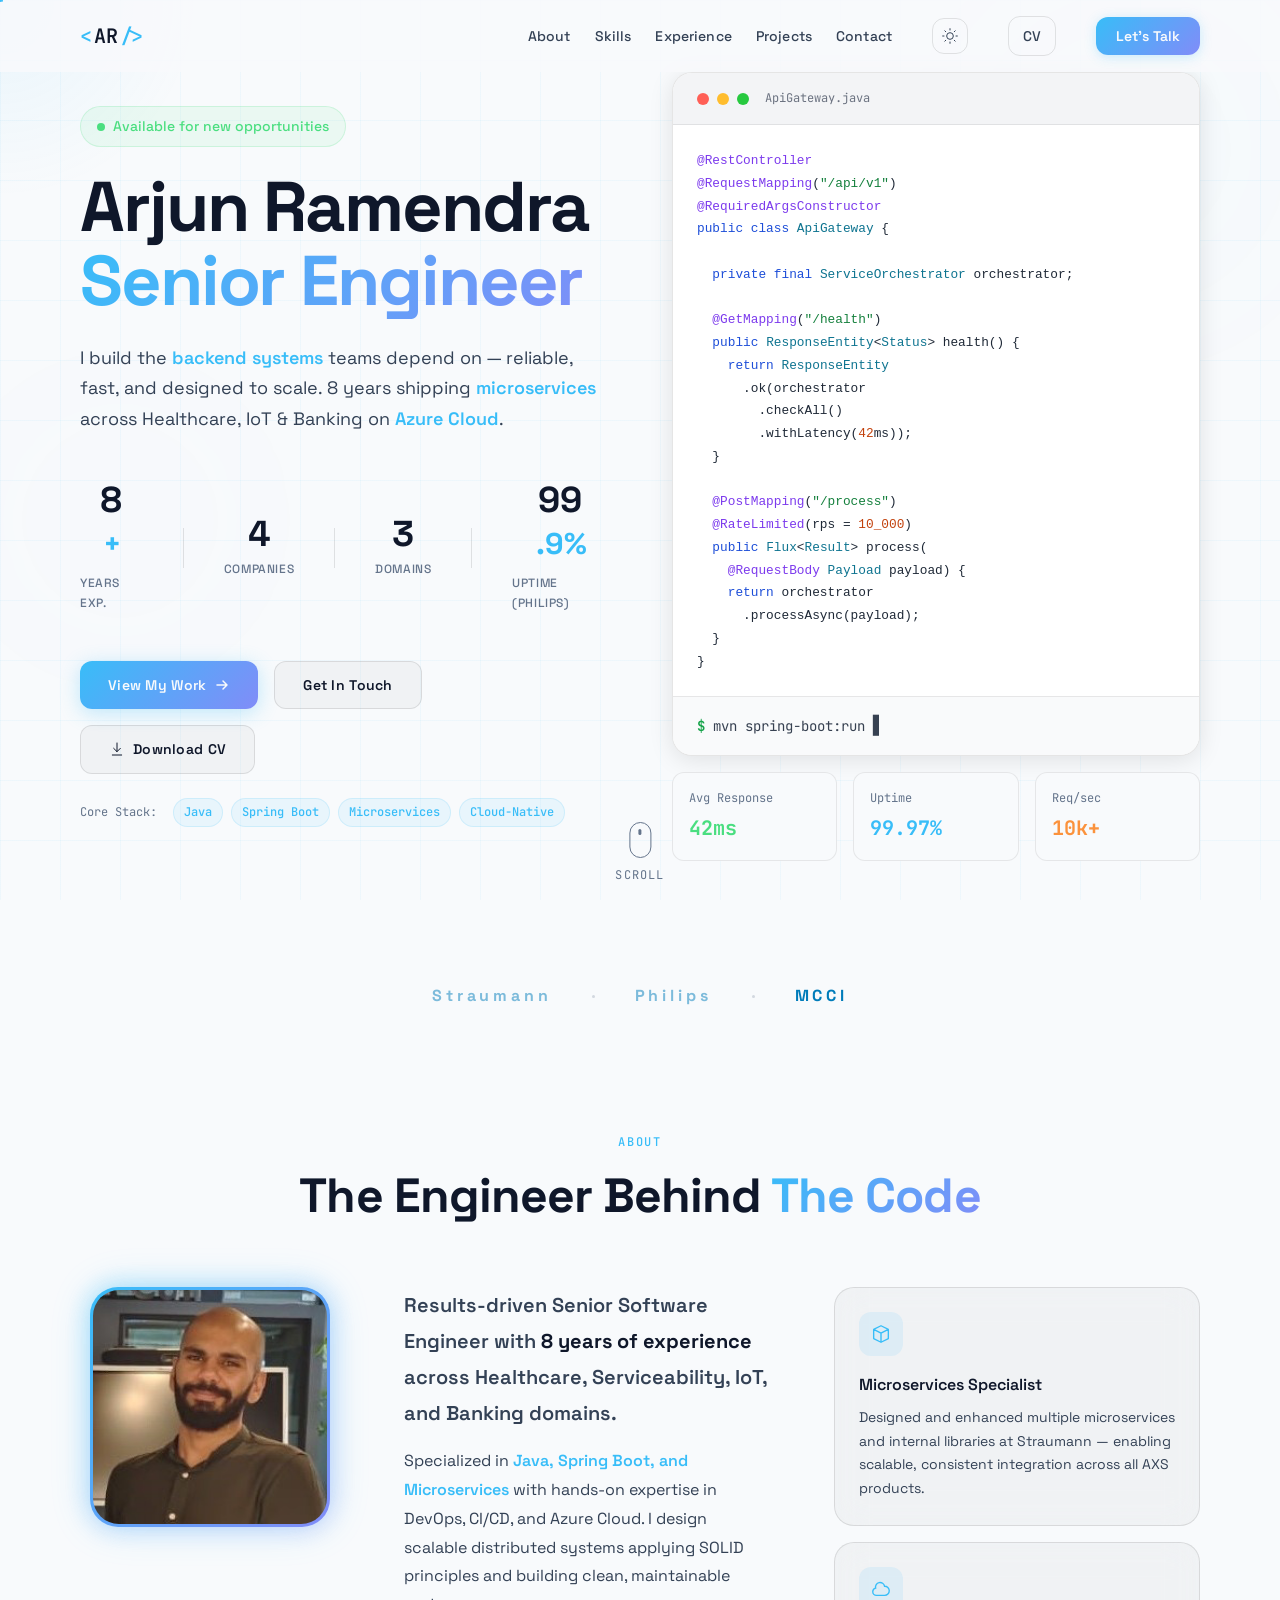
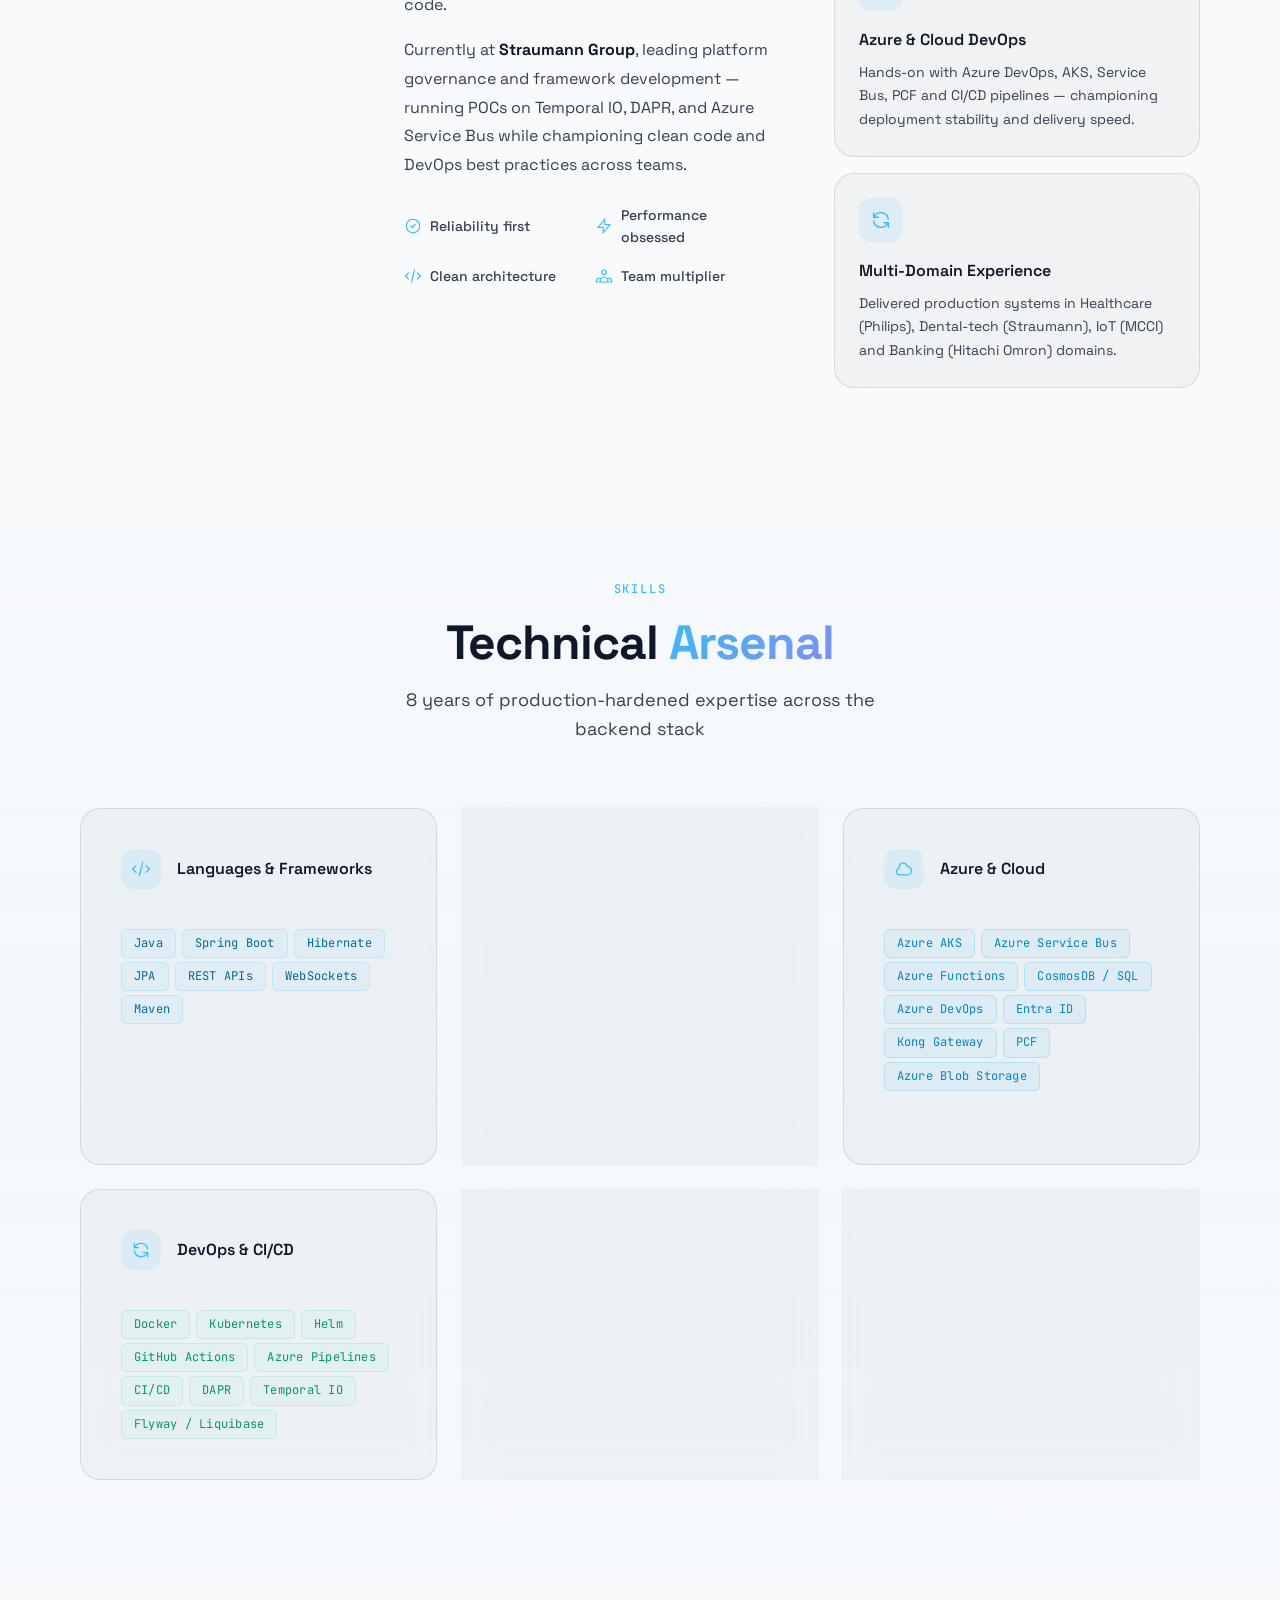
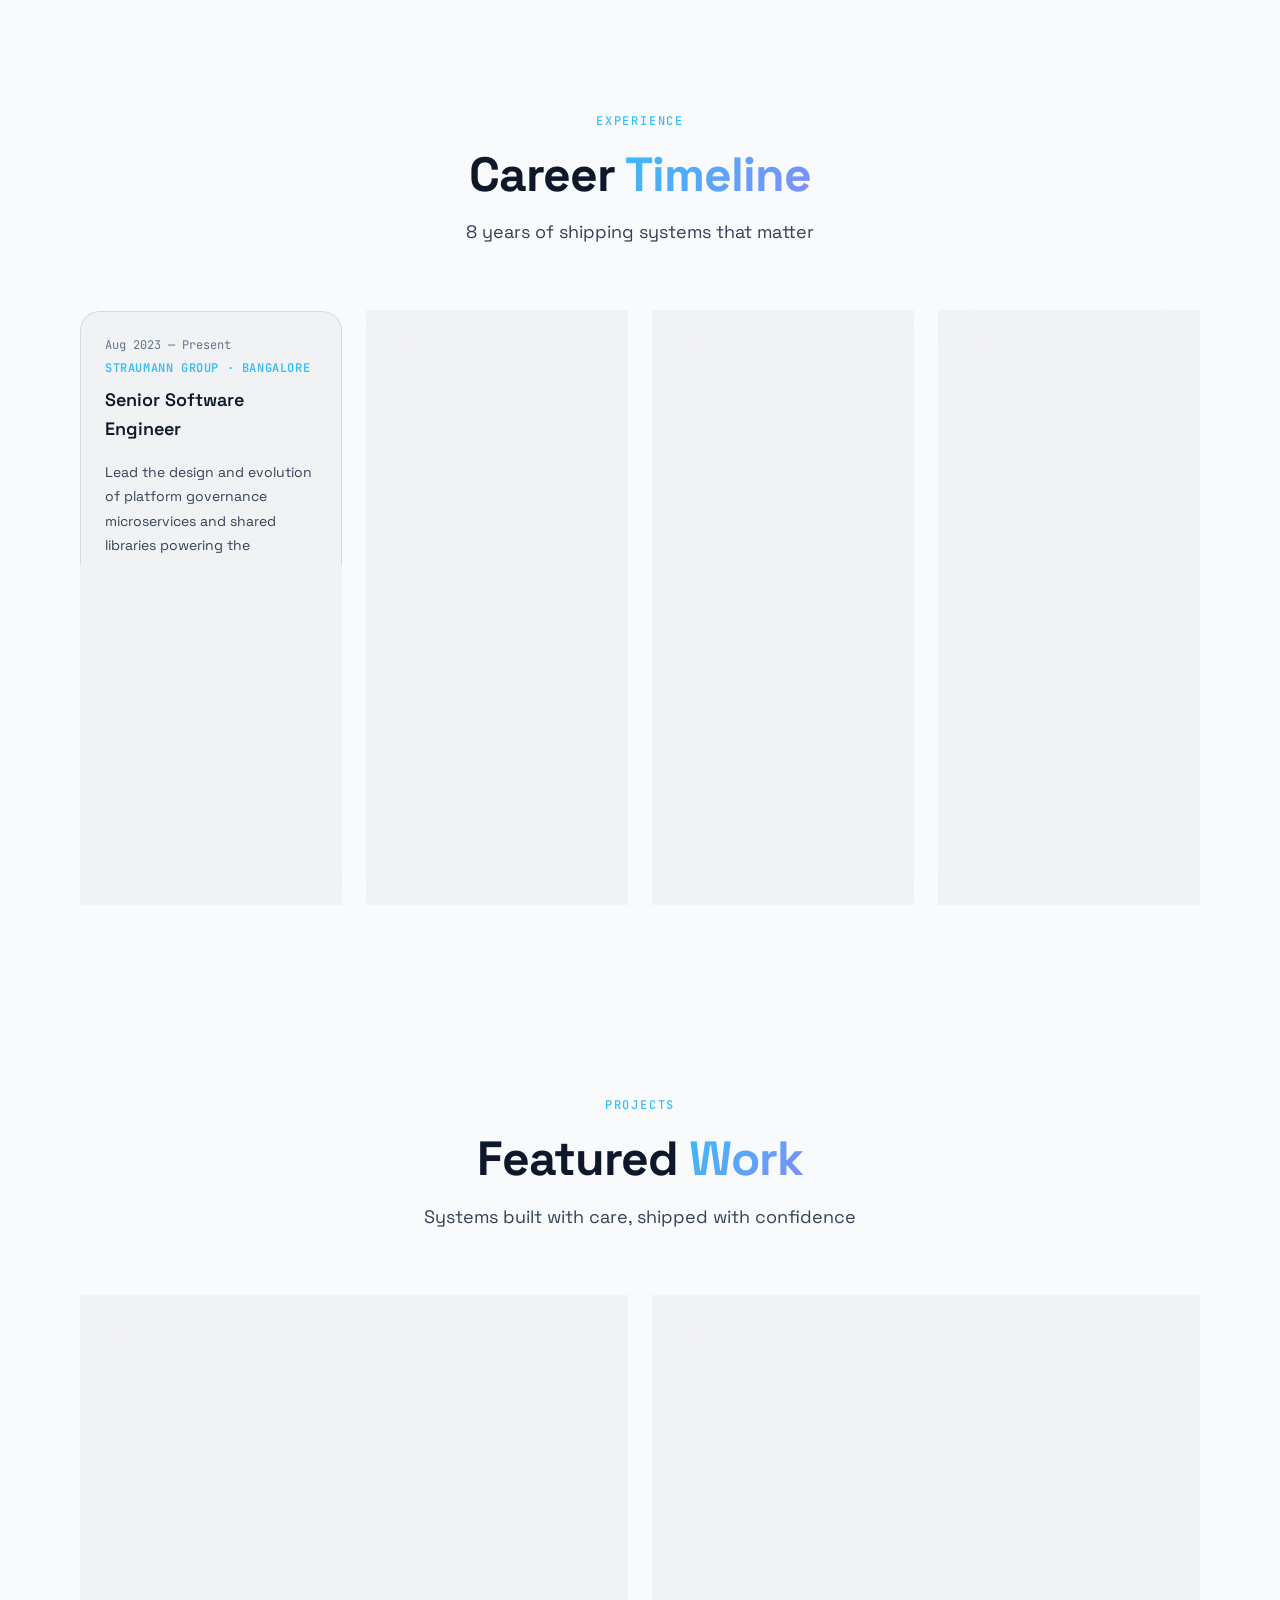
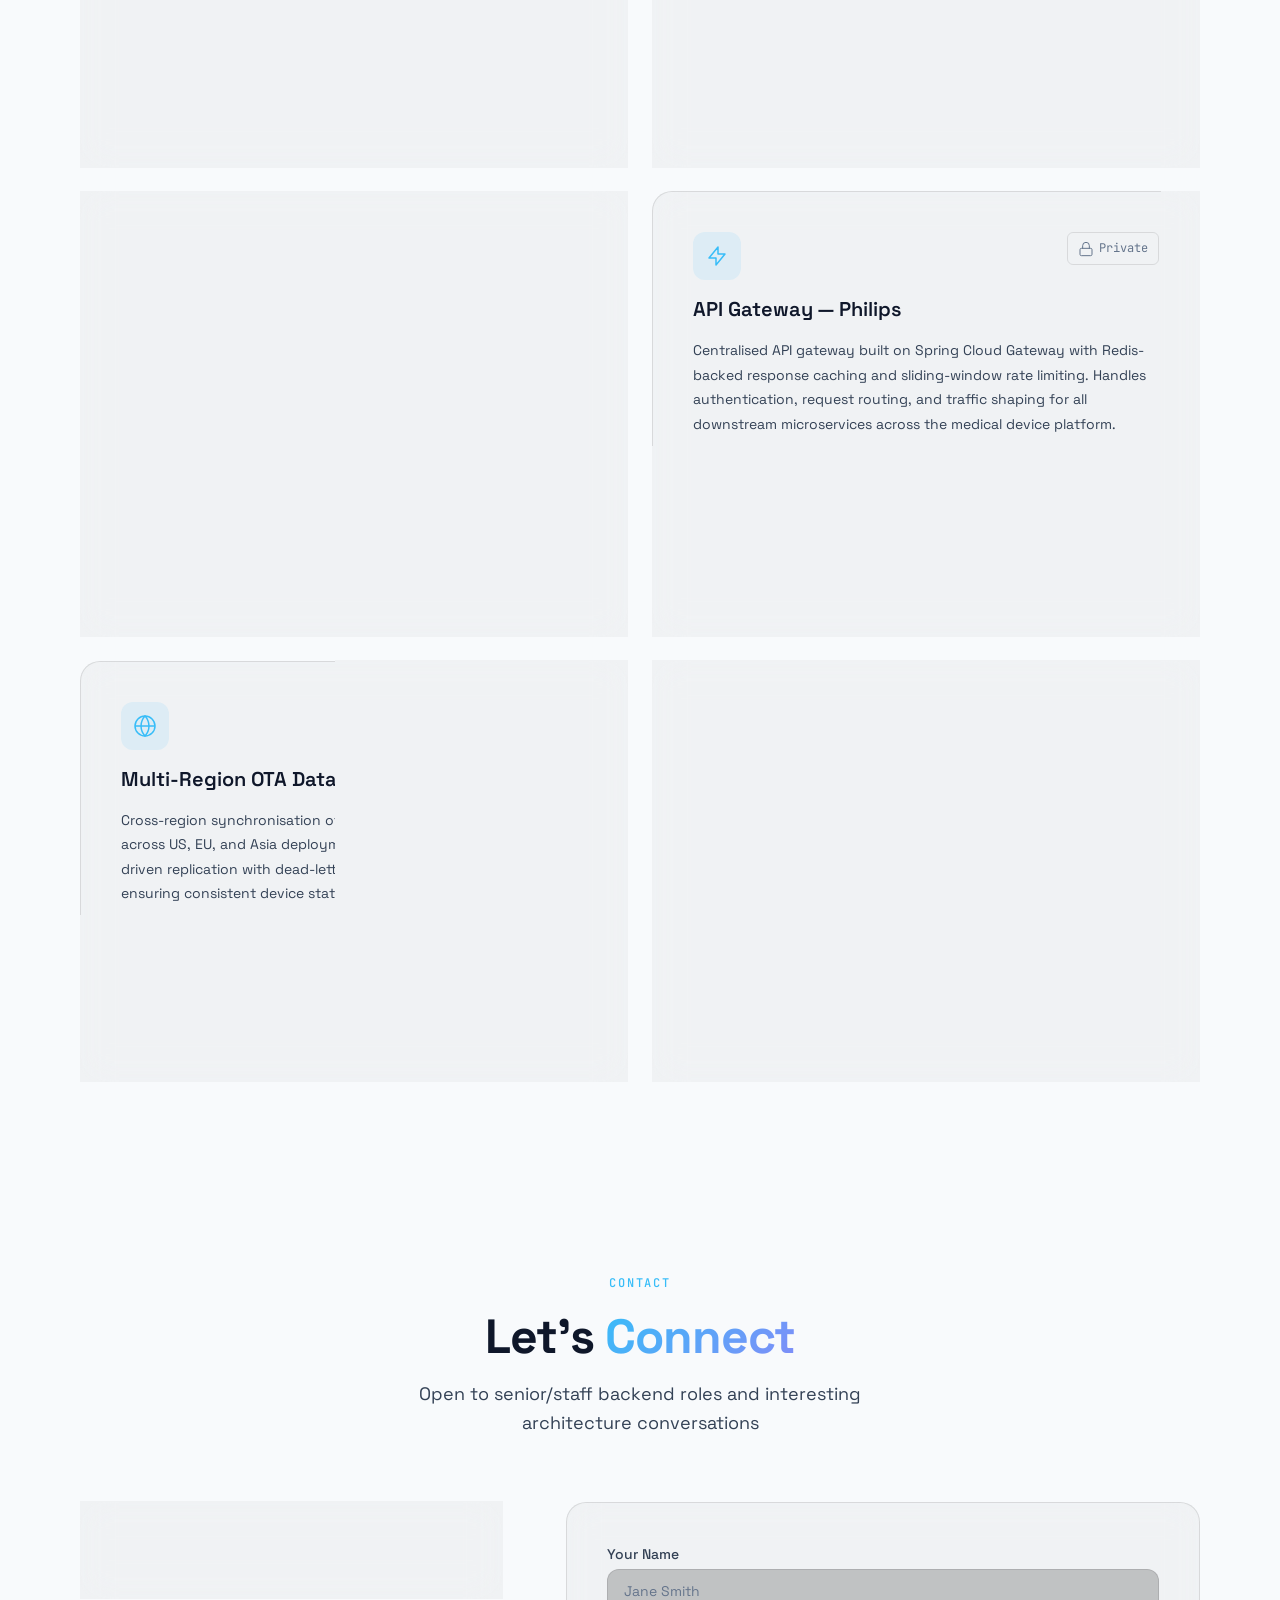
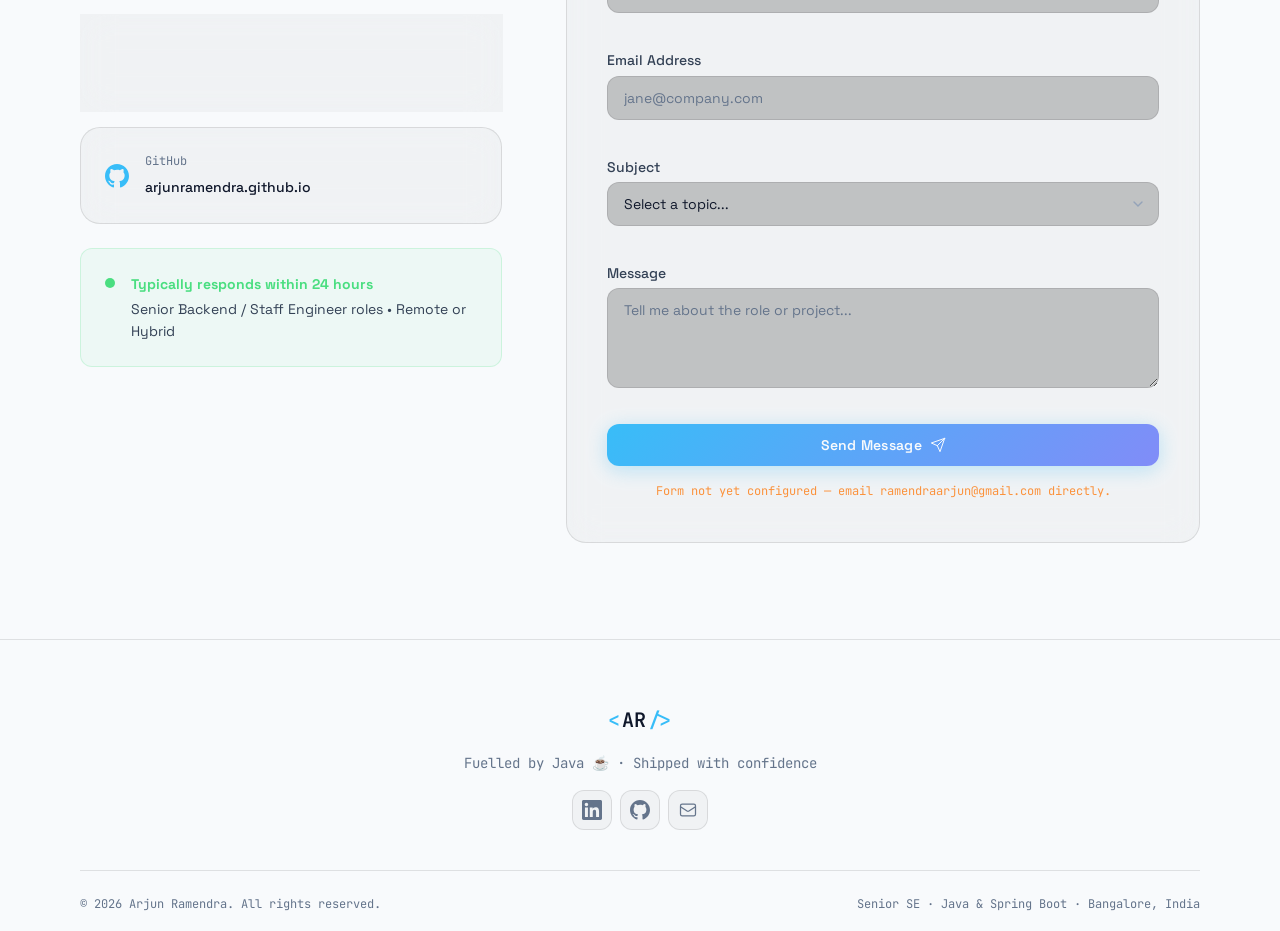
==== commit 65b17e7a: "fix: attribute API Gateway project to Philips, not Straumann Co-Authored-By: Claude Sonnet 4.6 <nore" ====
--- a/Revised Portfolio/index.html
+++ b/Revised Portfolio/index.html
@@ -724,11 +724,11 @@
               </span>
             </div>
           </div>
-          <h3 class="project-title">API Gateway — Straumann</h3>
+          <h3 class="project-title">API Gateway — Philips</h3>
           <p class="project-desc">
             Centralised API gateway built on Spring Cloud Gateway with Redis-backed response caching
             and sliding-window rate limiting. Handles authentication, request routing, and traffic shaping
-            for all downstream microservices across the AXS platform.
+            for all downstream microservices across the medical device platform.
           </p>
           <div class="project-metrics">
             <div class="proj-metric"><span class="pm-val">Redis</span><span class="pm-lbl">Cache Layer</span></div>
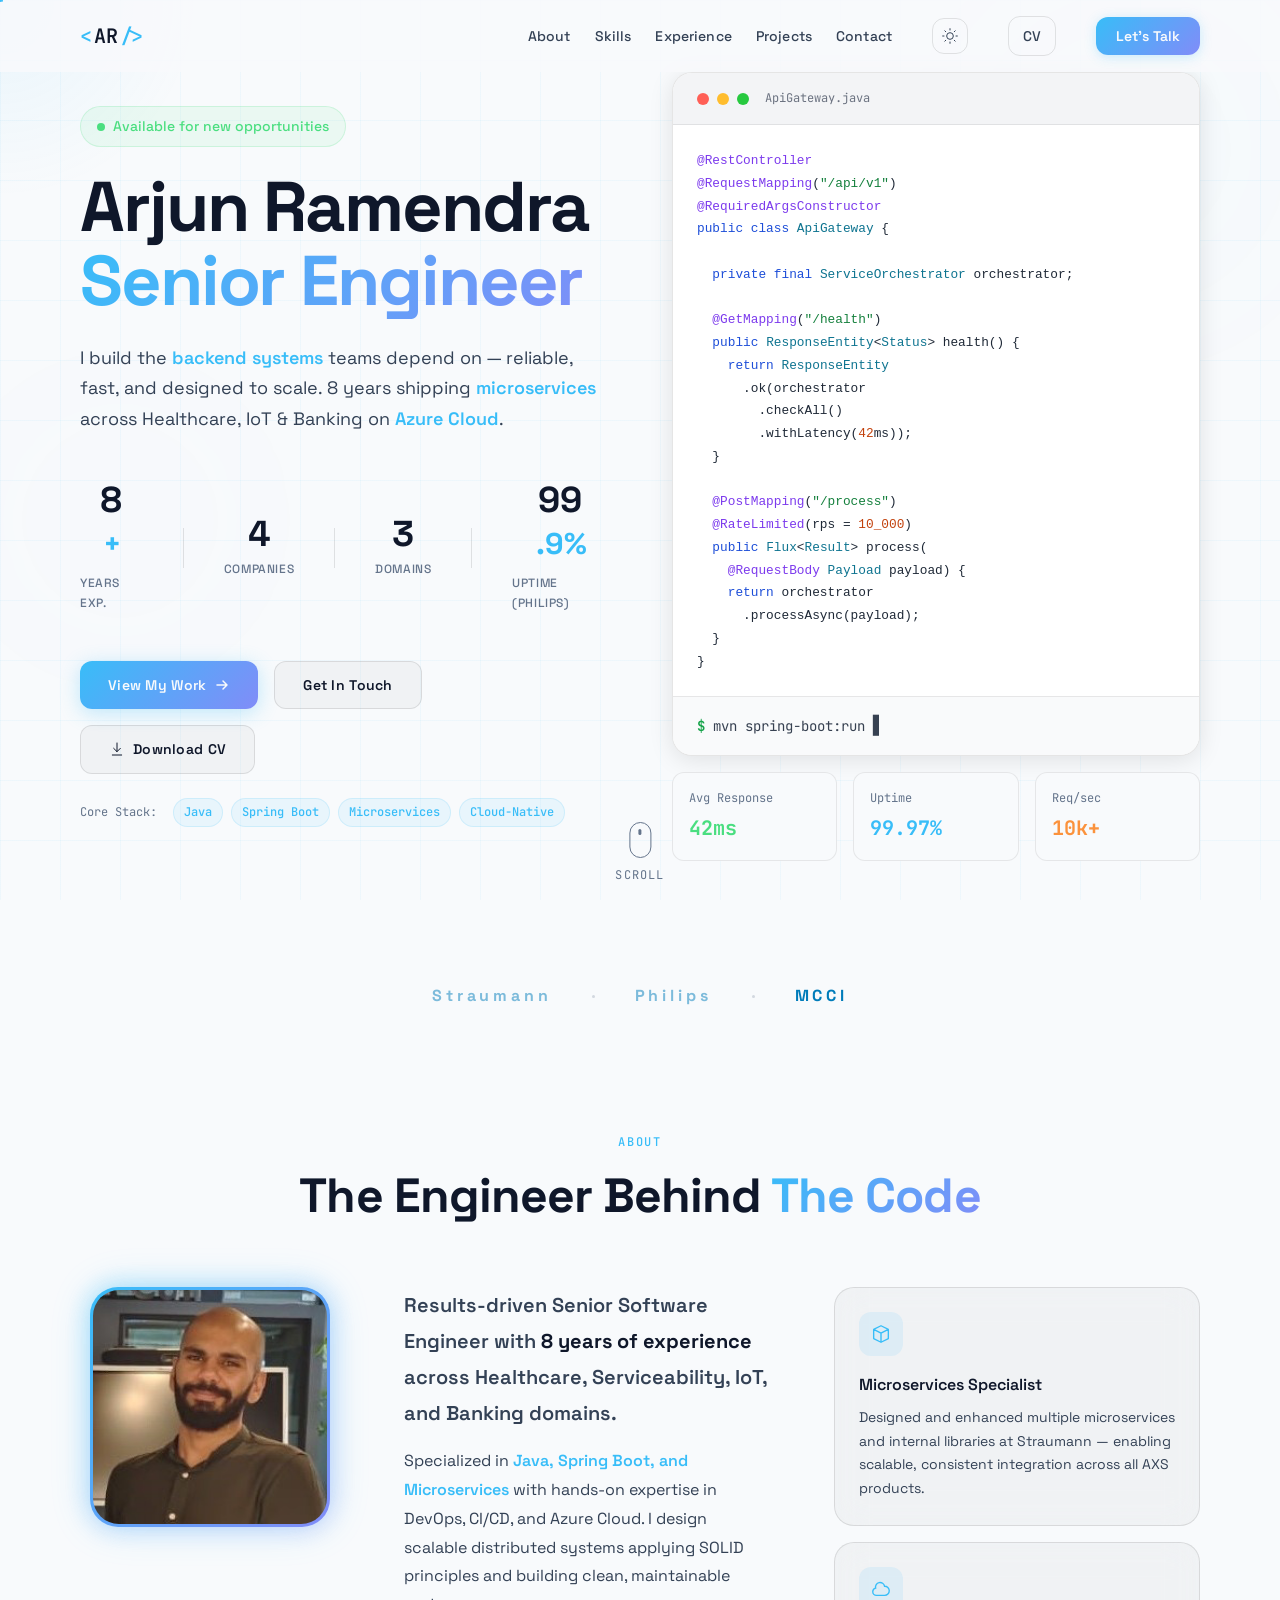
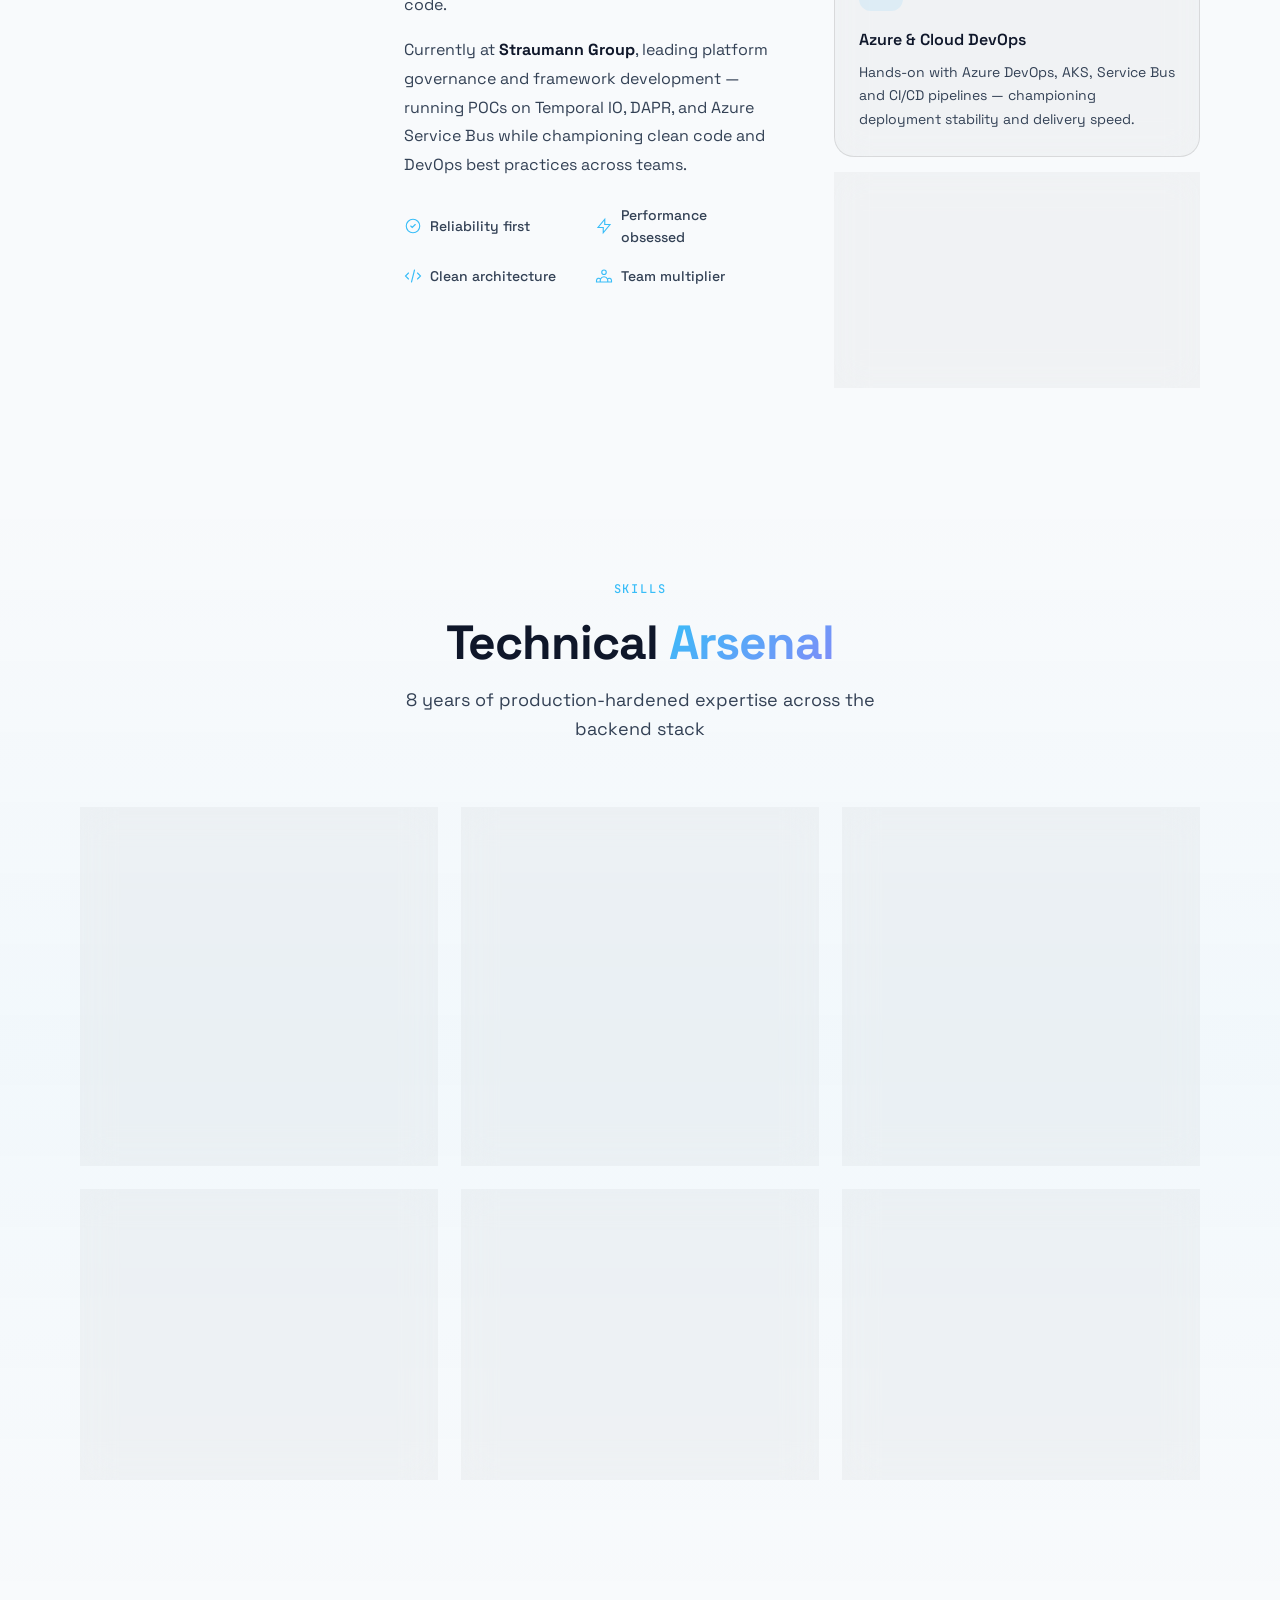
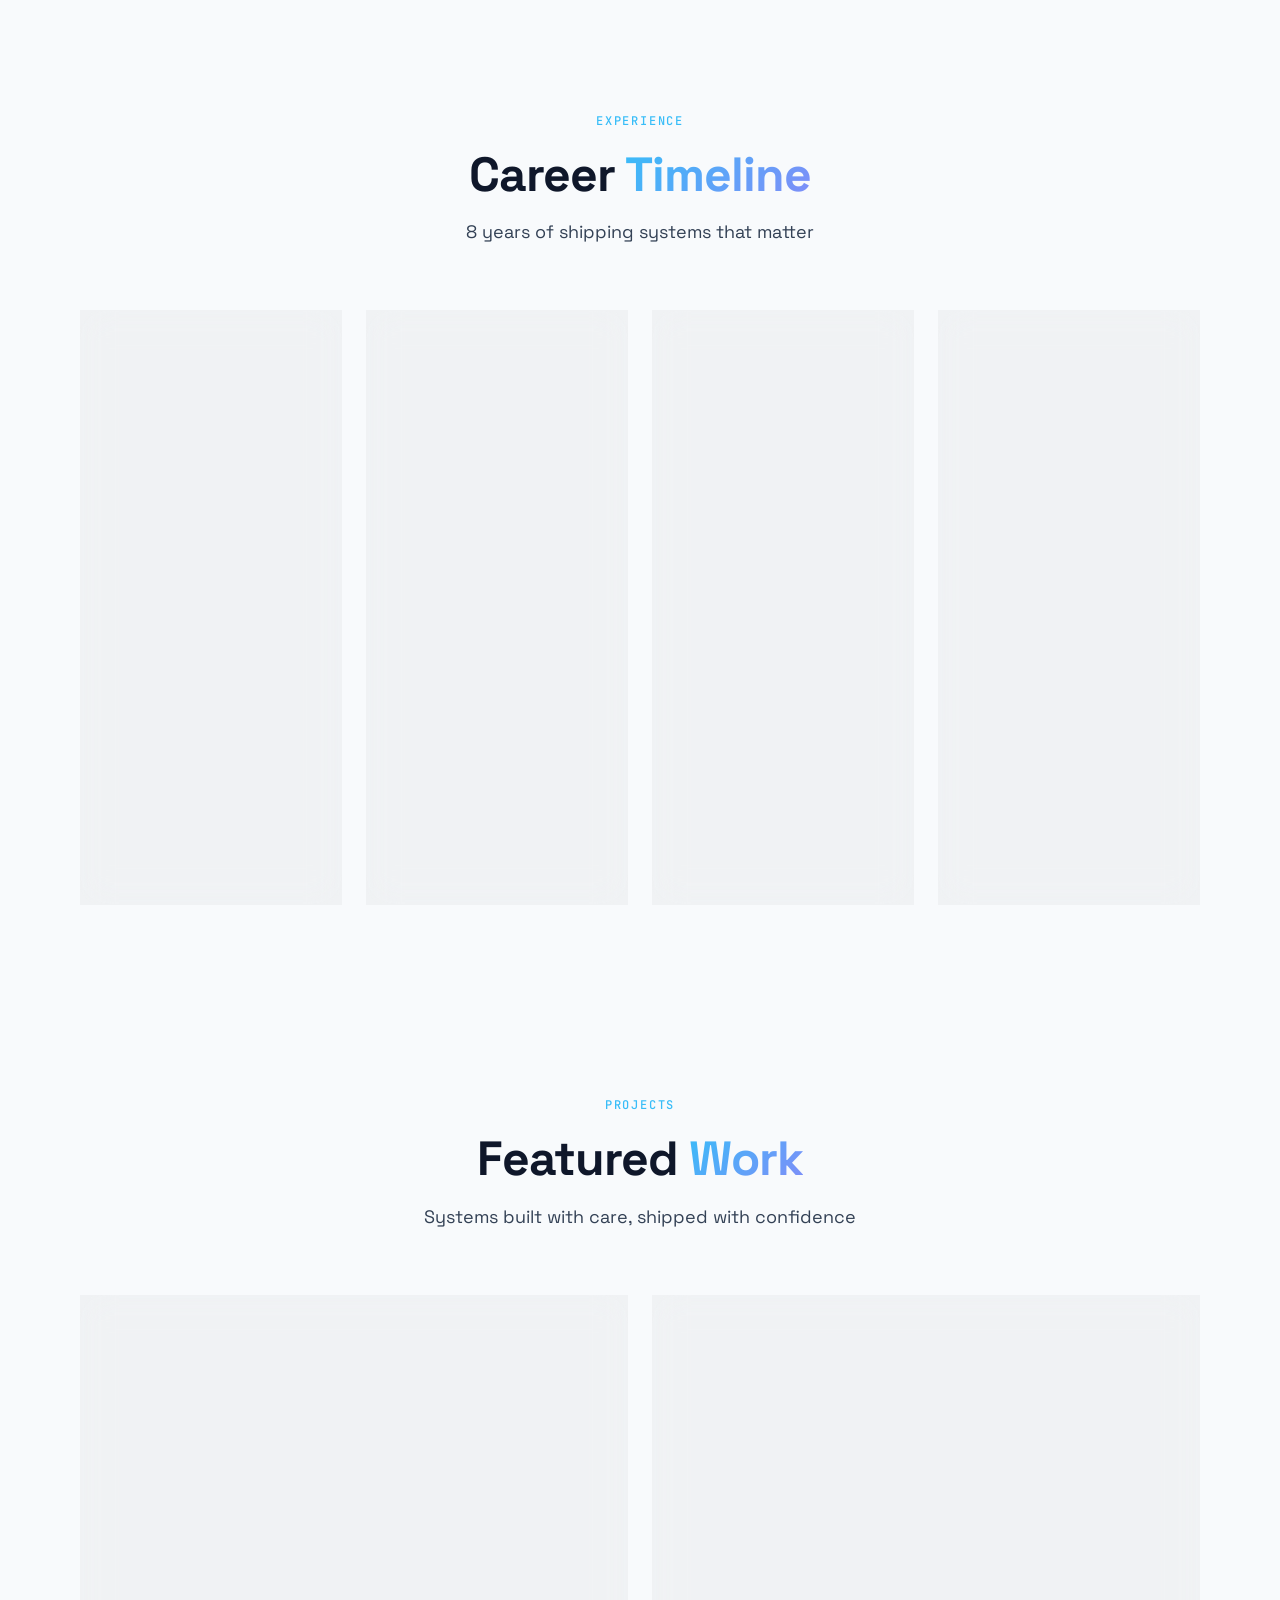
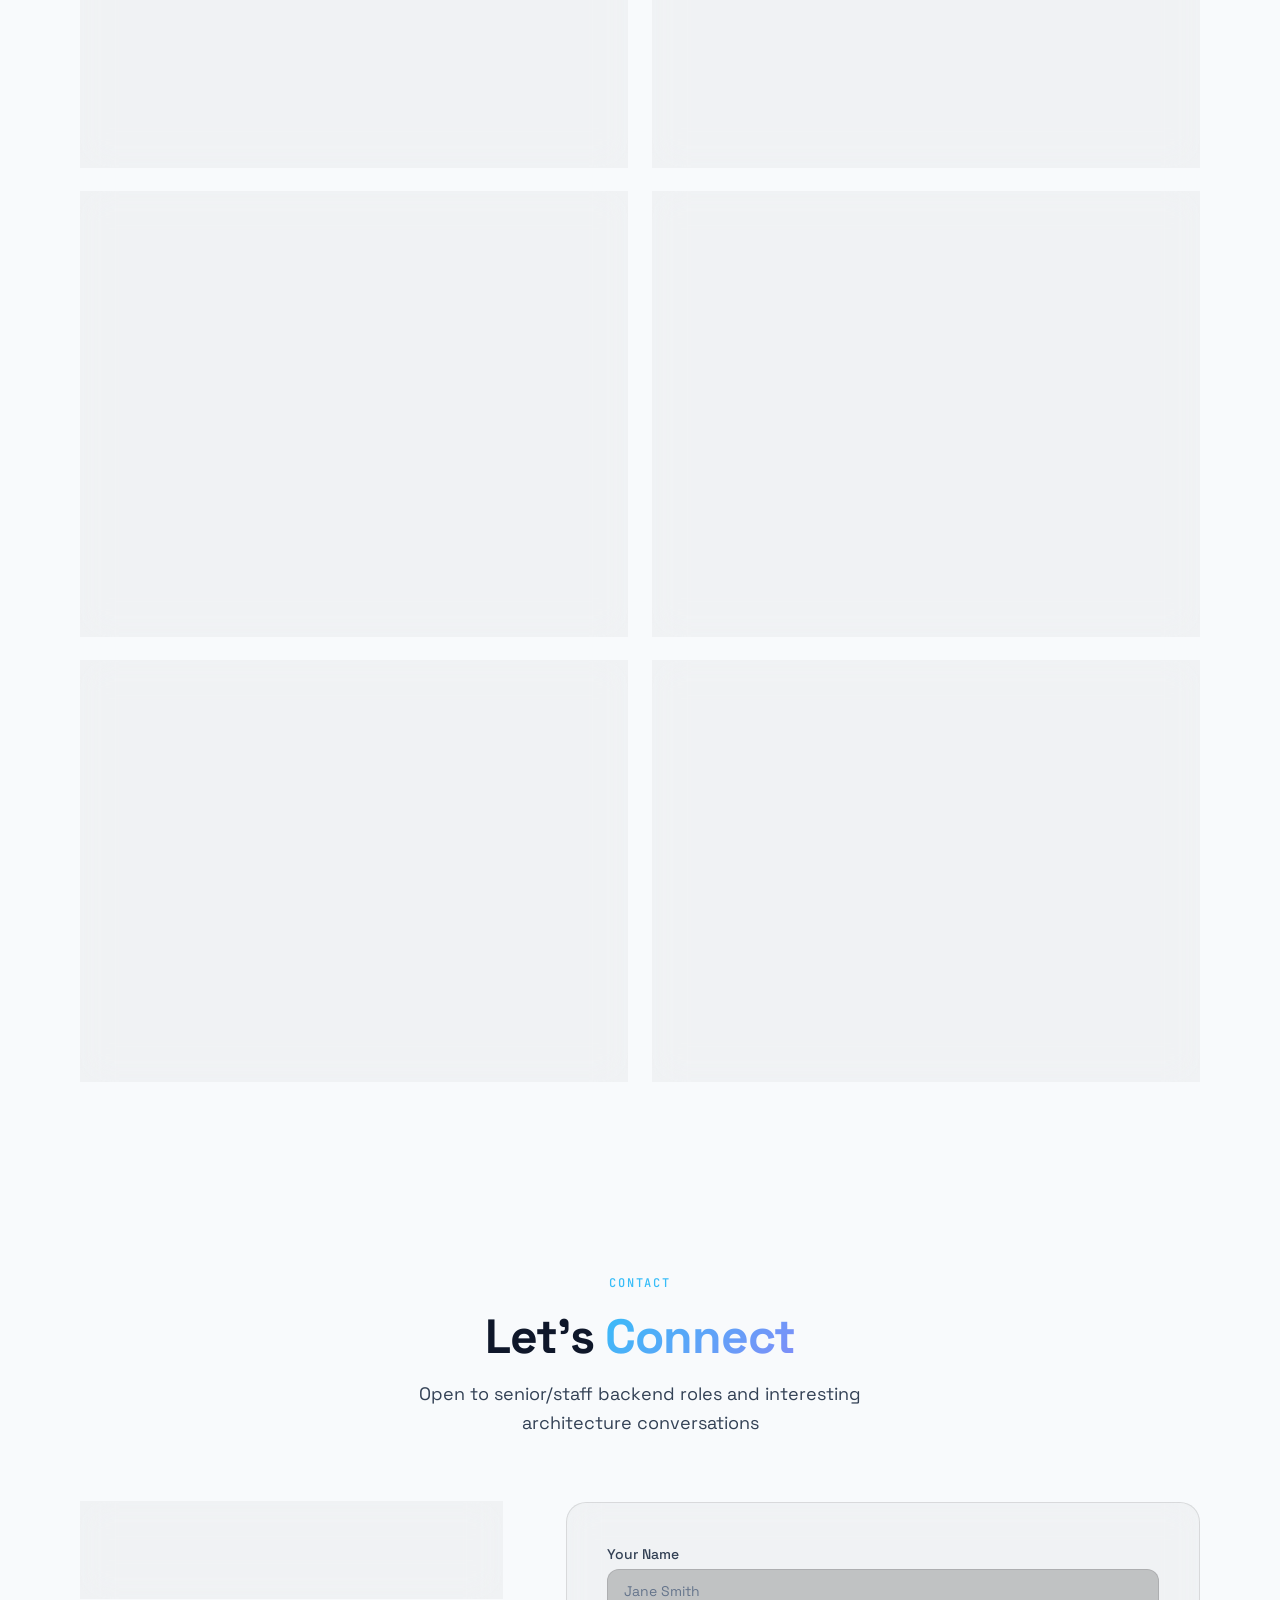
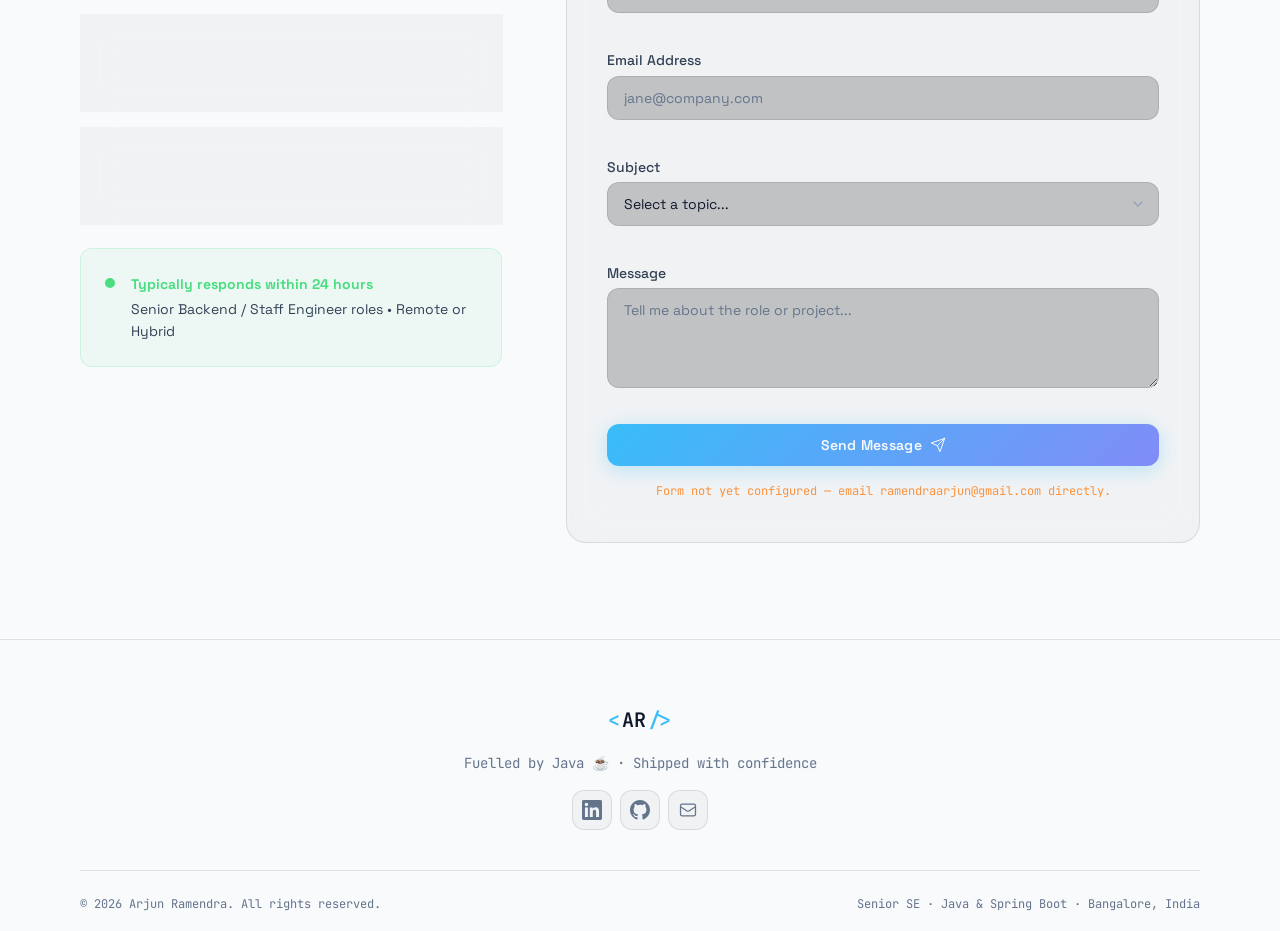
==== commit af80be86: "fix: correct GitHub URL typo and remove PCF from non-Philips sections - Fix arjunramendra1 → arjunra" ====
--- a/Revised Portfolio/index.html
+++ b/Revised Portfolio/index.html
@@ -351,7 +351,7 @@
               </svg>
             </div>
             <h3>Azure &amp; Cloud DevOps</h3>
-            <p>Hands-on with Azure DevOps, AKS, Service Bus, PCF and CI/CD pipelines — championing deployment stability and delivery speed.</p>
+            <p>Hands-on with Azure DevOps, AKS, Service Bus and CI/CD pipelines — championing deployment stability and delivery speed.</p>
           </div>
           <div class="glass-card about-card">
             <div class="about-card-icon">
@@ -439,7 +439,6 @@
             <span class="chip">Azure DevOps</span>
             <span class="chip">Entra ID</span>
             <span class="chip">Kong Gateway</span>
-            <span class="chip">PCF</span>
             <span class="chip">Azure Blob Storage</span>
           </div>
         </div>
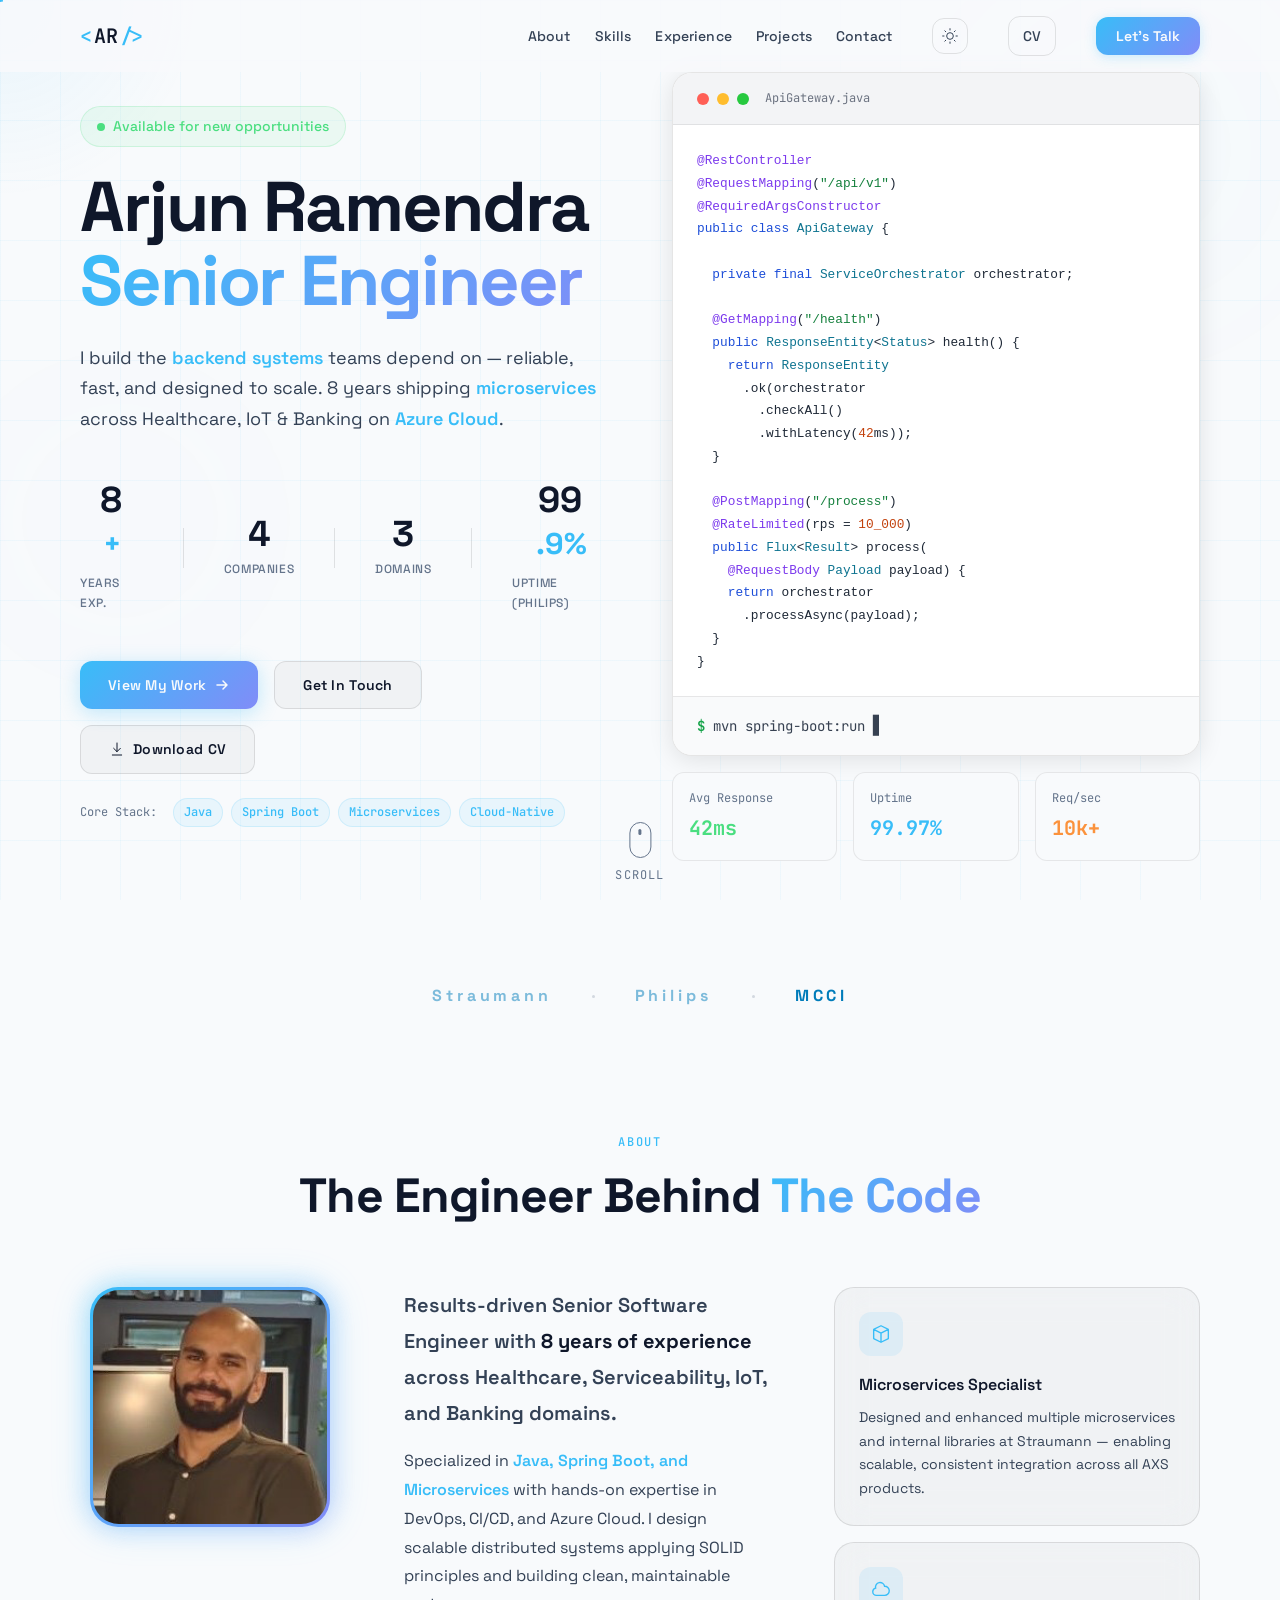
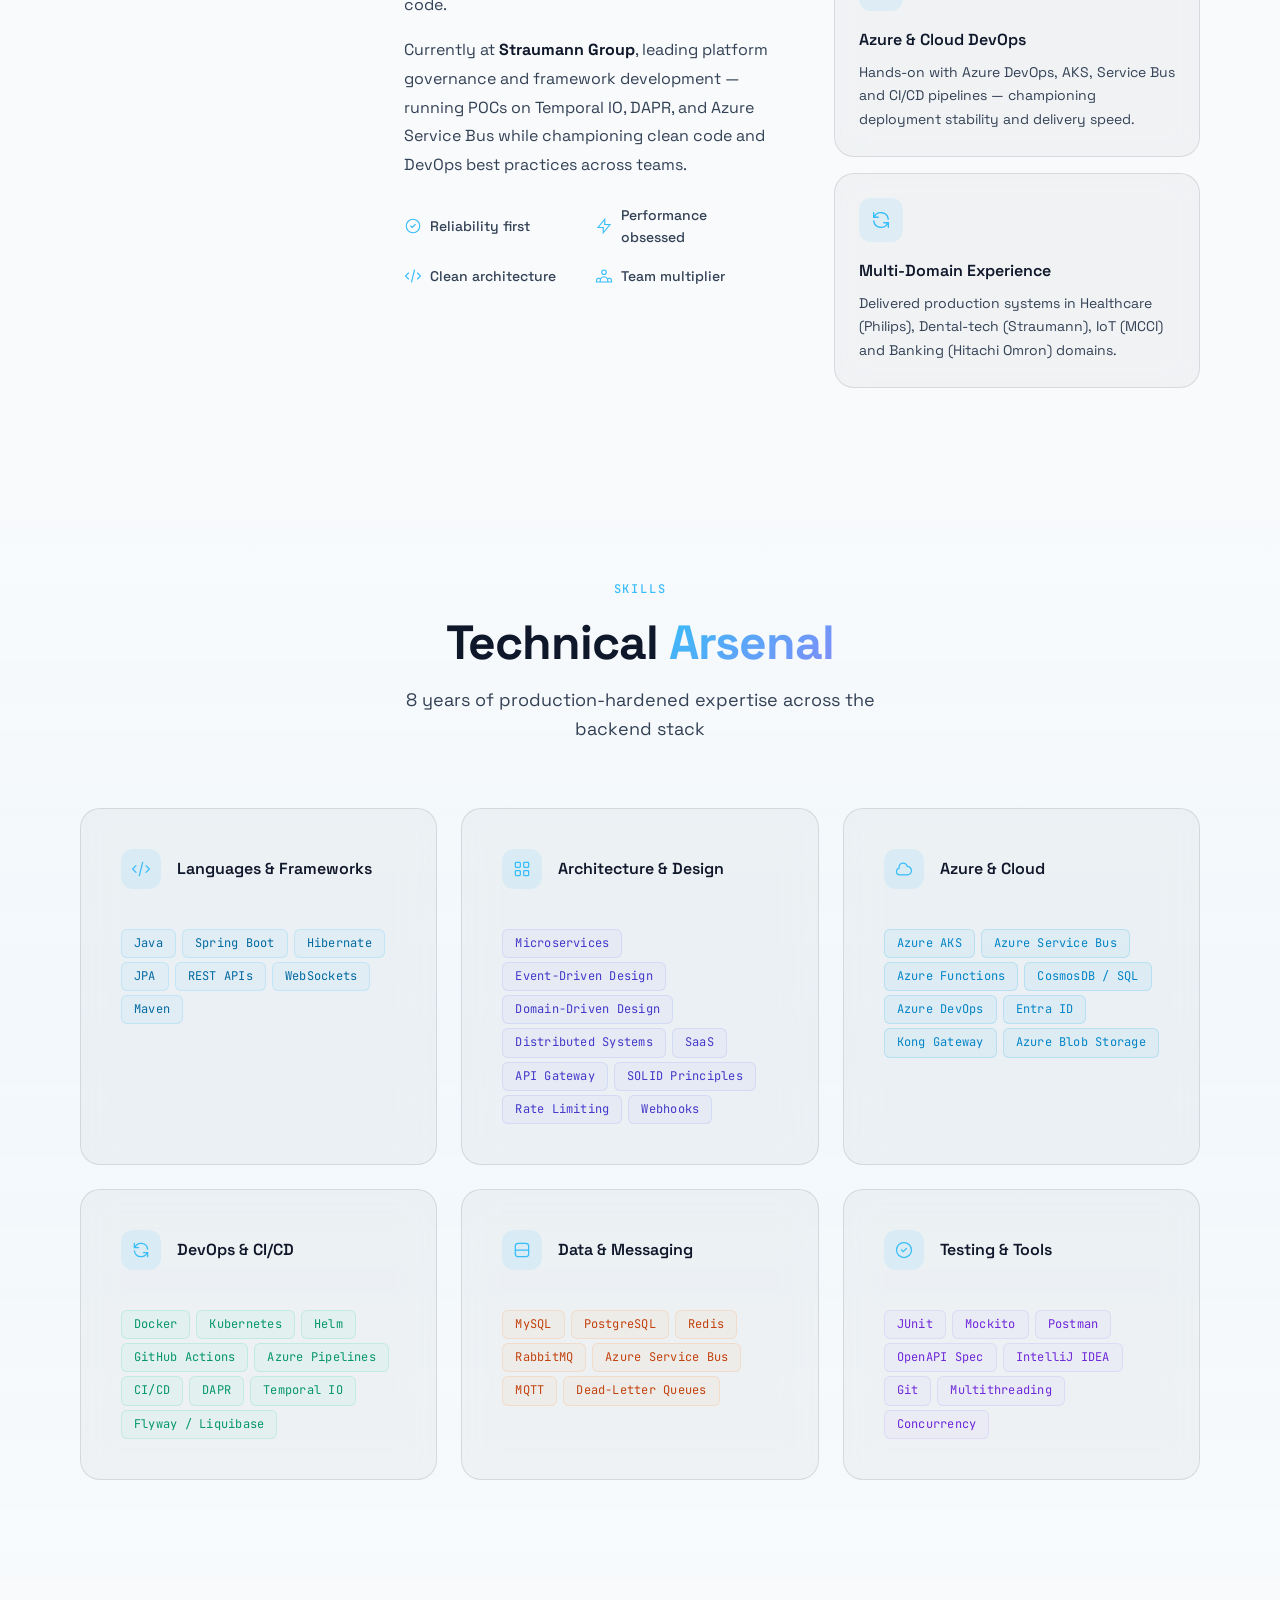
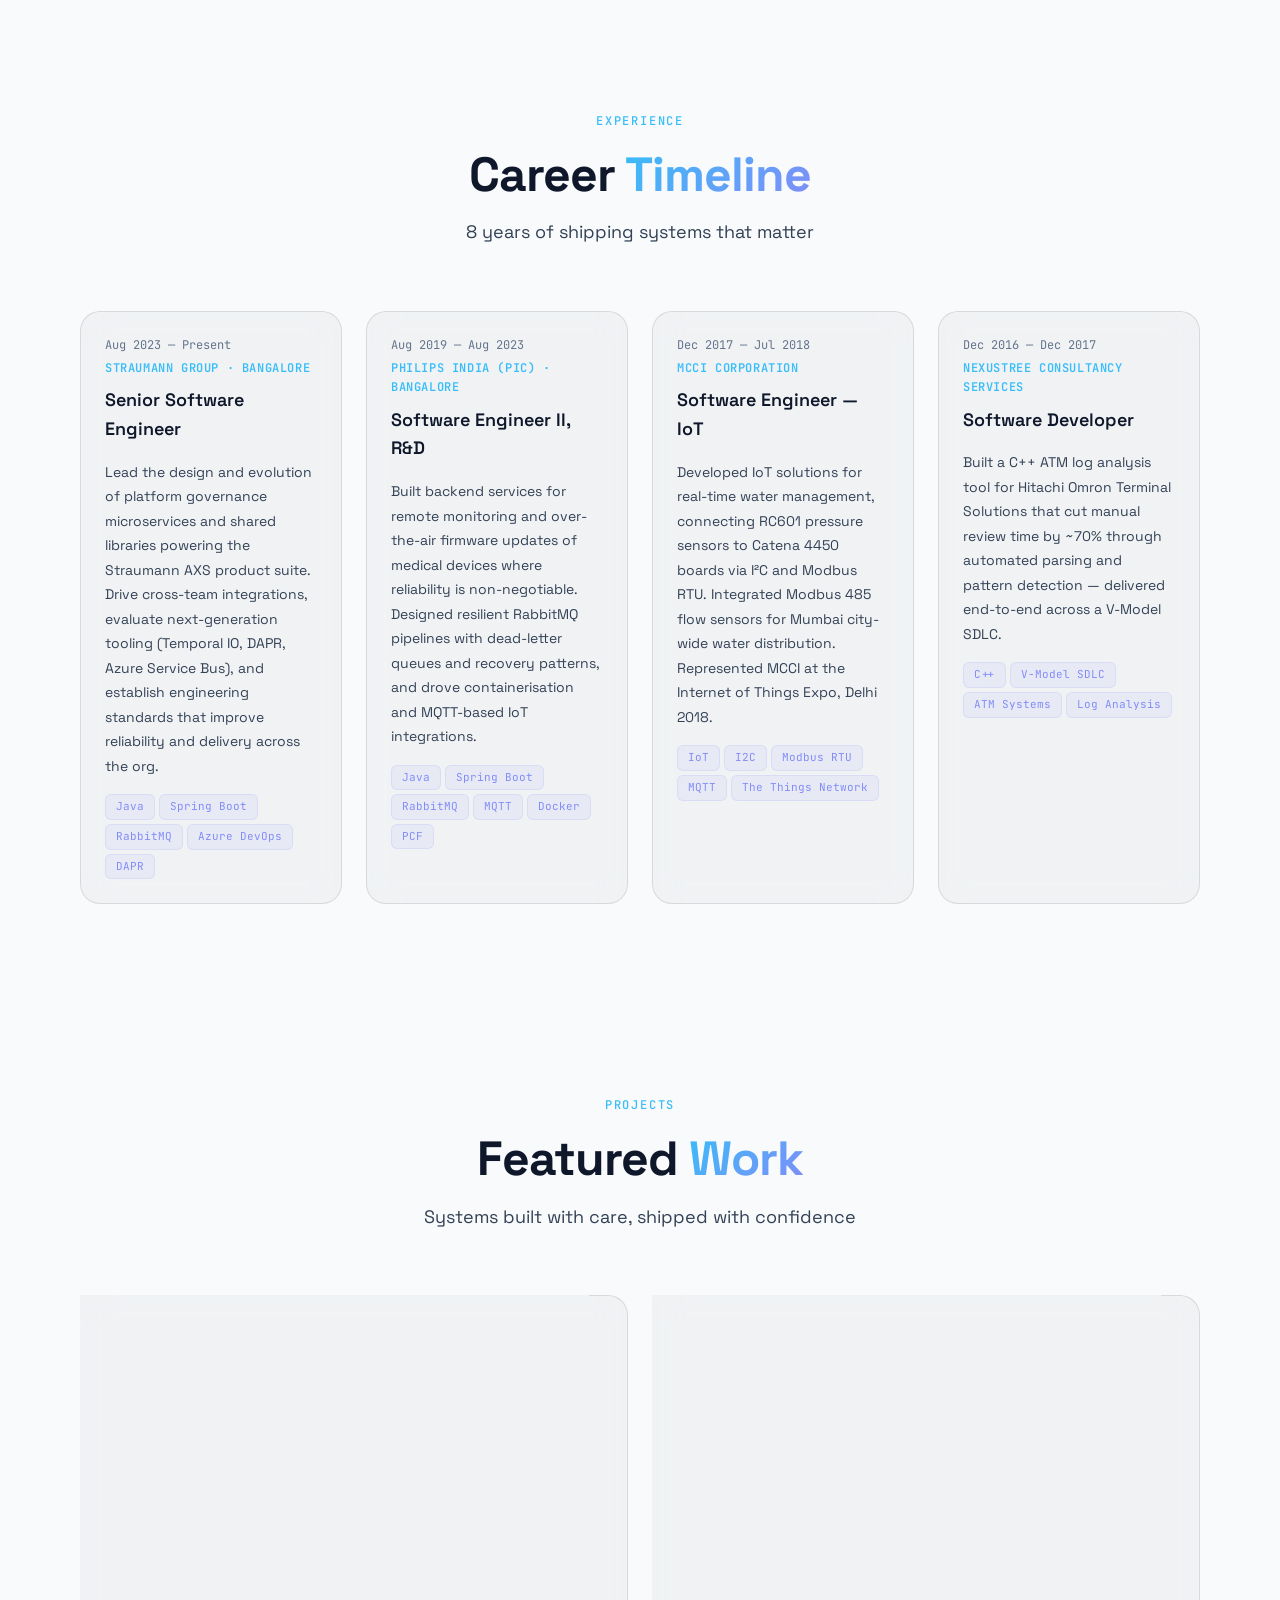
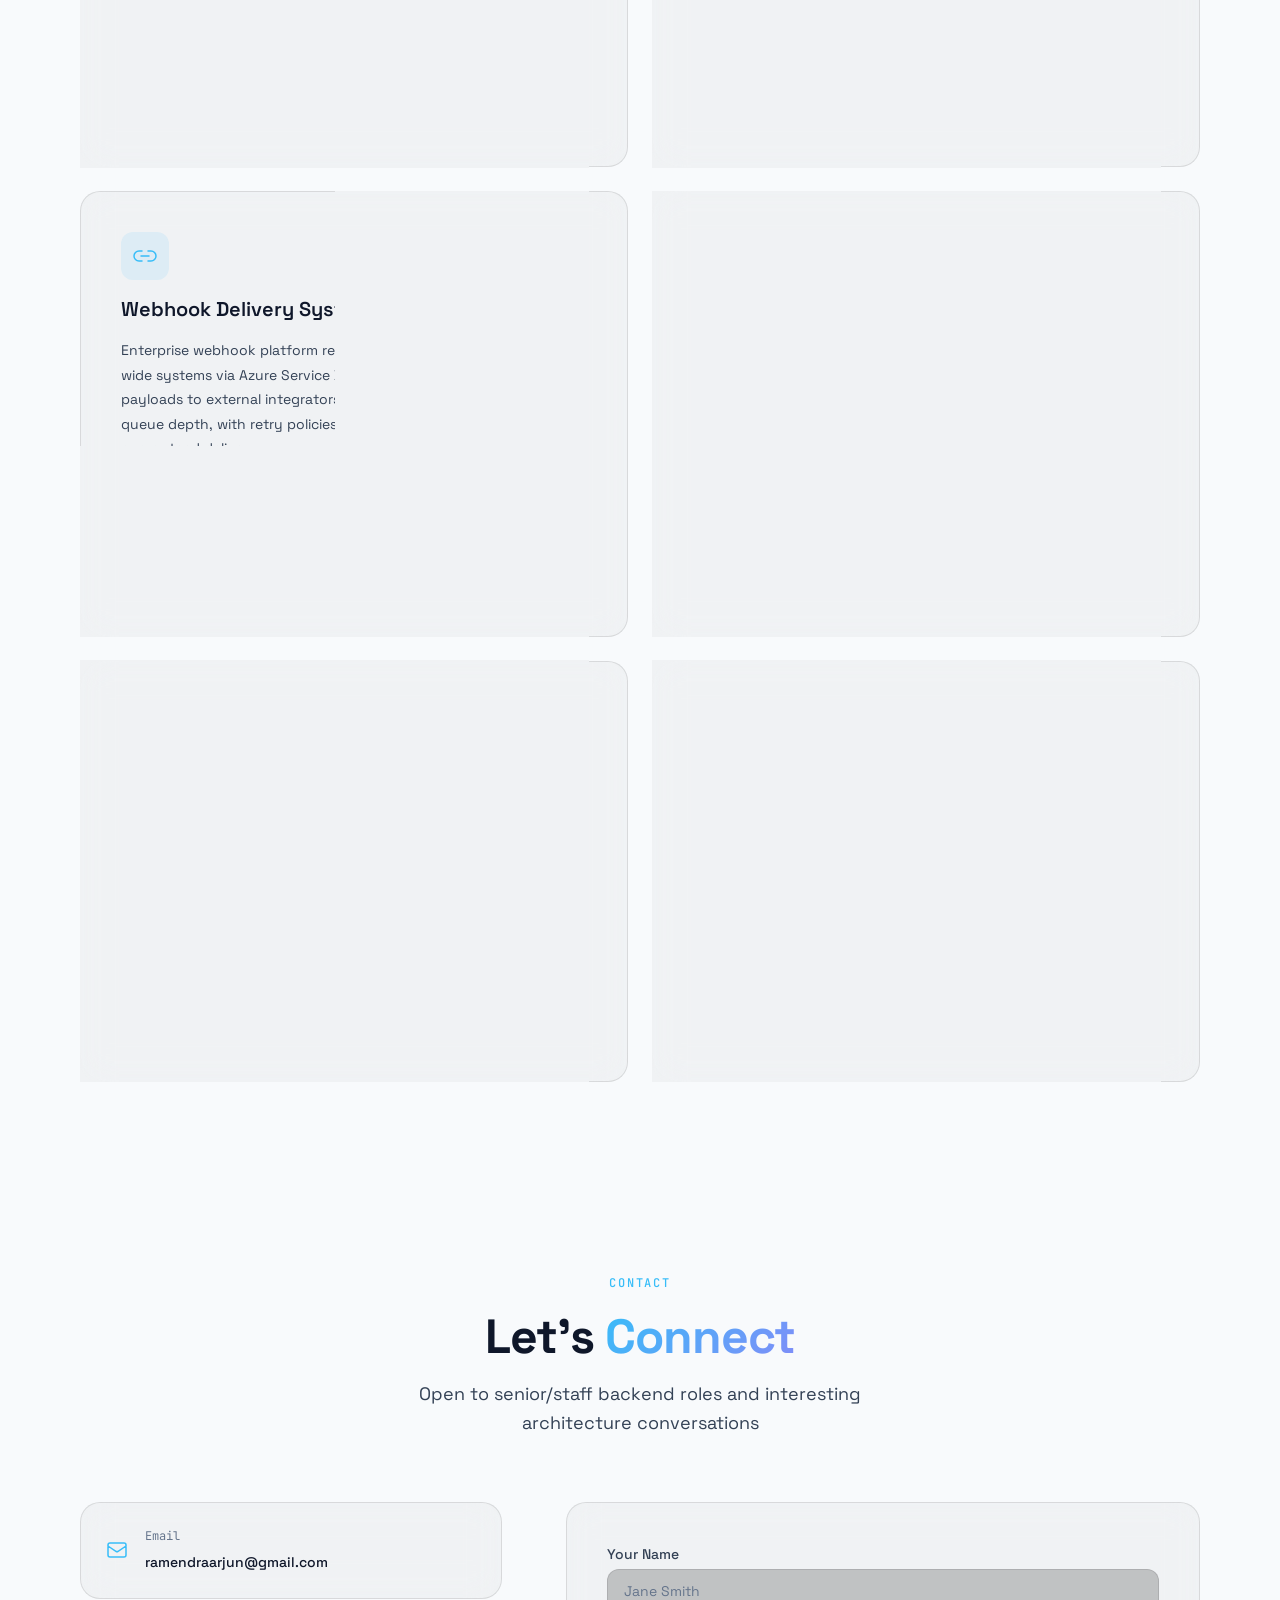
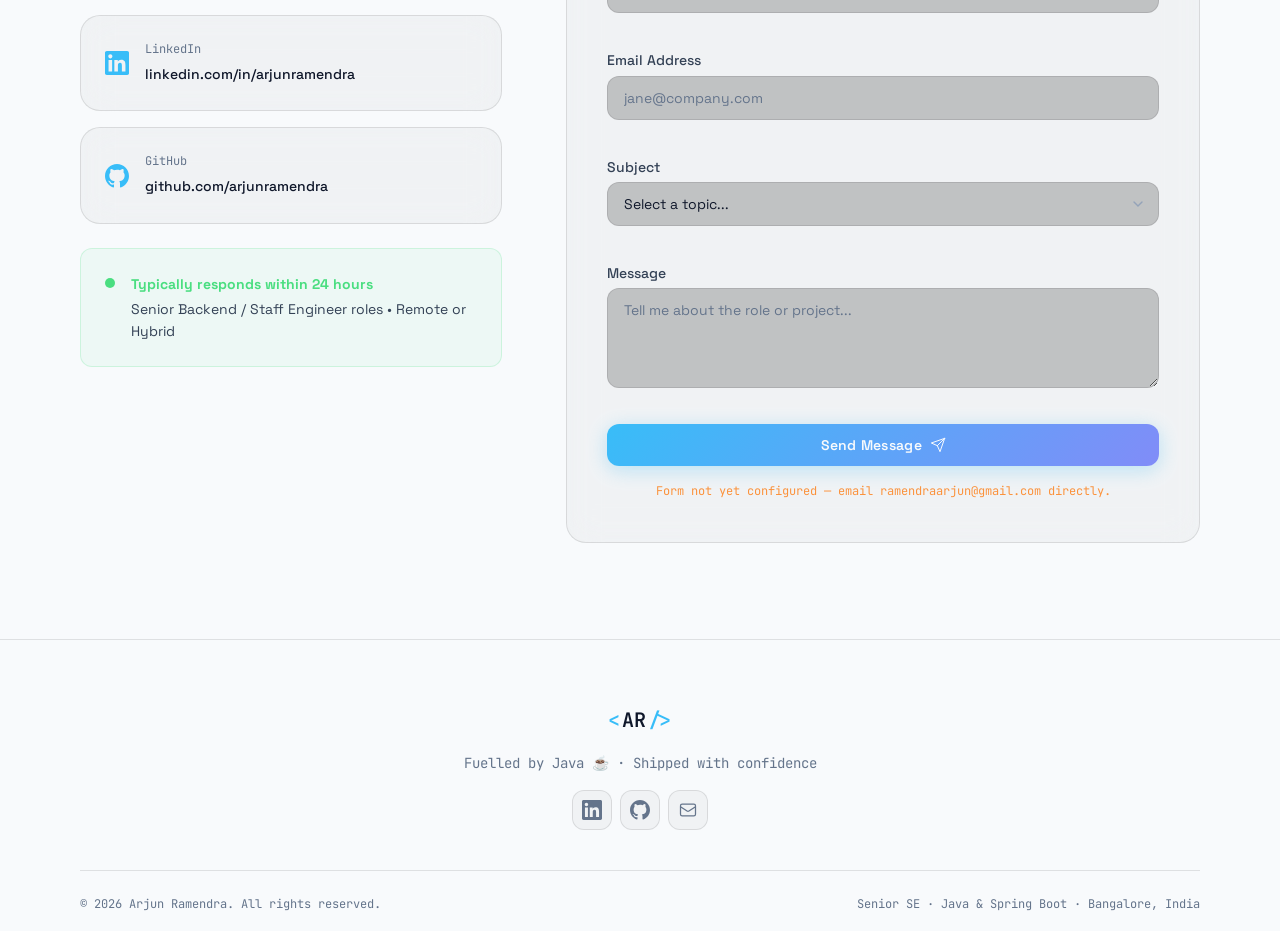
==== commit 6ebac2c1: "fix: correct GitHub links in revised portfolio contact and footer Co-Authored-By: Claude Sonnet 4.6 " ====
--- a/Revised Portfolio/index.html
+++ b/Revised Portfolio/index.html
@@ -844,7 +844,7 @@
             </svg>
             <div>
               <span class="contact-label">GitHub</span>
-              <a href="https://arjunramendra.github.io" target="_blank" rel="noopener noreferrer" class="contact-value" id="contact-github">arjunramendra.github.io</a>
+              <a href="https://github.com/arjunramendra" target="_blank" rel="noopener noreferrer" class="contact-value" id="contact-github">github.com/arjunramendra</a>
             </div>
           </div>
 
@@ -923,7 +923,7 @@
               <path d="M20.447 20.452h-3.554v-5.569c0-1.328-.027-3.037-1.852-3.037-1.853 0-2.136 1.445-2.136 2.939v5.667H9.351V9h3.414v1.561h.046c.477-.9 1.637-1.85 3.37-1.85 3.601 0 4.267 2.37 4.267 5.455v6.286zM5.337 7.433c-1.144 0-2.063-.926-2.063-2.065 0-1.138.92-2.063 2.063-2.063 1.14 0 2.064.925 2.064 2.063 0 1.139-.925 2.065-2.064 2.065zm1.782 13.019H3.555V9h3.564v11.452zM22.225 0H1.771C.792 0 0 .774 0 1.729v20.542C0 23.227.792 24 1.771 24h20.451C23.2 24 24 23.227 24 22.271V1.729C24 .774 23.2 0 22.222 0h.003z"/>
             </svg>
           </a>
-          <a href="https://arjunramendra.github.io" target="_blank" rel="noopener noreferrer" class="social-btn" id="footer-github" aria-label="GitHub">
+          <a href="https://github.com/arjunramendra" target="_blank" rel="noopener noreferrer" class="social-btn" id="footer-github" aria-label="GitHub">
             <svg viewBox="0 0 24 24" fill="currentColor" width="20" height="20" aria-hidden="true">
               <path d="M12 0C5.374 0 0 5.373 0 12c0 5.302 3.438 9.8 8.207 11.387.599.111.793-.261.793-.577v-2.234c-3.338.726-4.033-1.416-4.033-1.416-.546-1.387-1.333-1.756-1.333-1.756-1.089-.745.083-.729.083-.729 1.205.084 1.839 1.237 1.839 1.237 1.07 1.834 2.807 1.304 3.492.997.107-.775.418-1.305.762-1.604-2.665-.305-5.467-1.334-5.467-5.931 0-1.311.469-2.381 1.236-3.221-.124-.303-.535-1.524.117-3.176 0 0 1.008-.322 3.301 1.23A11.509 11.509 0 0112 5.803c1.02.005 2.047.138 3.006.404 2.291-1.552 3.297-1.23 3.297-1.23.653 1.653.242 2.874.118 3.176.77.84 1.235 1.911 1.235 3.221 0 4.609-2.807 5.624-5.479 5.921.43.372.823 1.102.823 2.222v3.293c0 .319.192.694.801.576C20.566 21.797 24 17.3 24 12c0-6.627-5.373-12-12-12z"/>
             </svg>
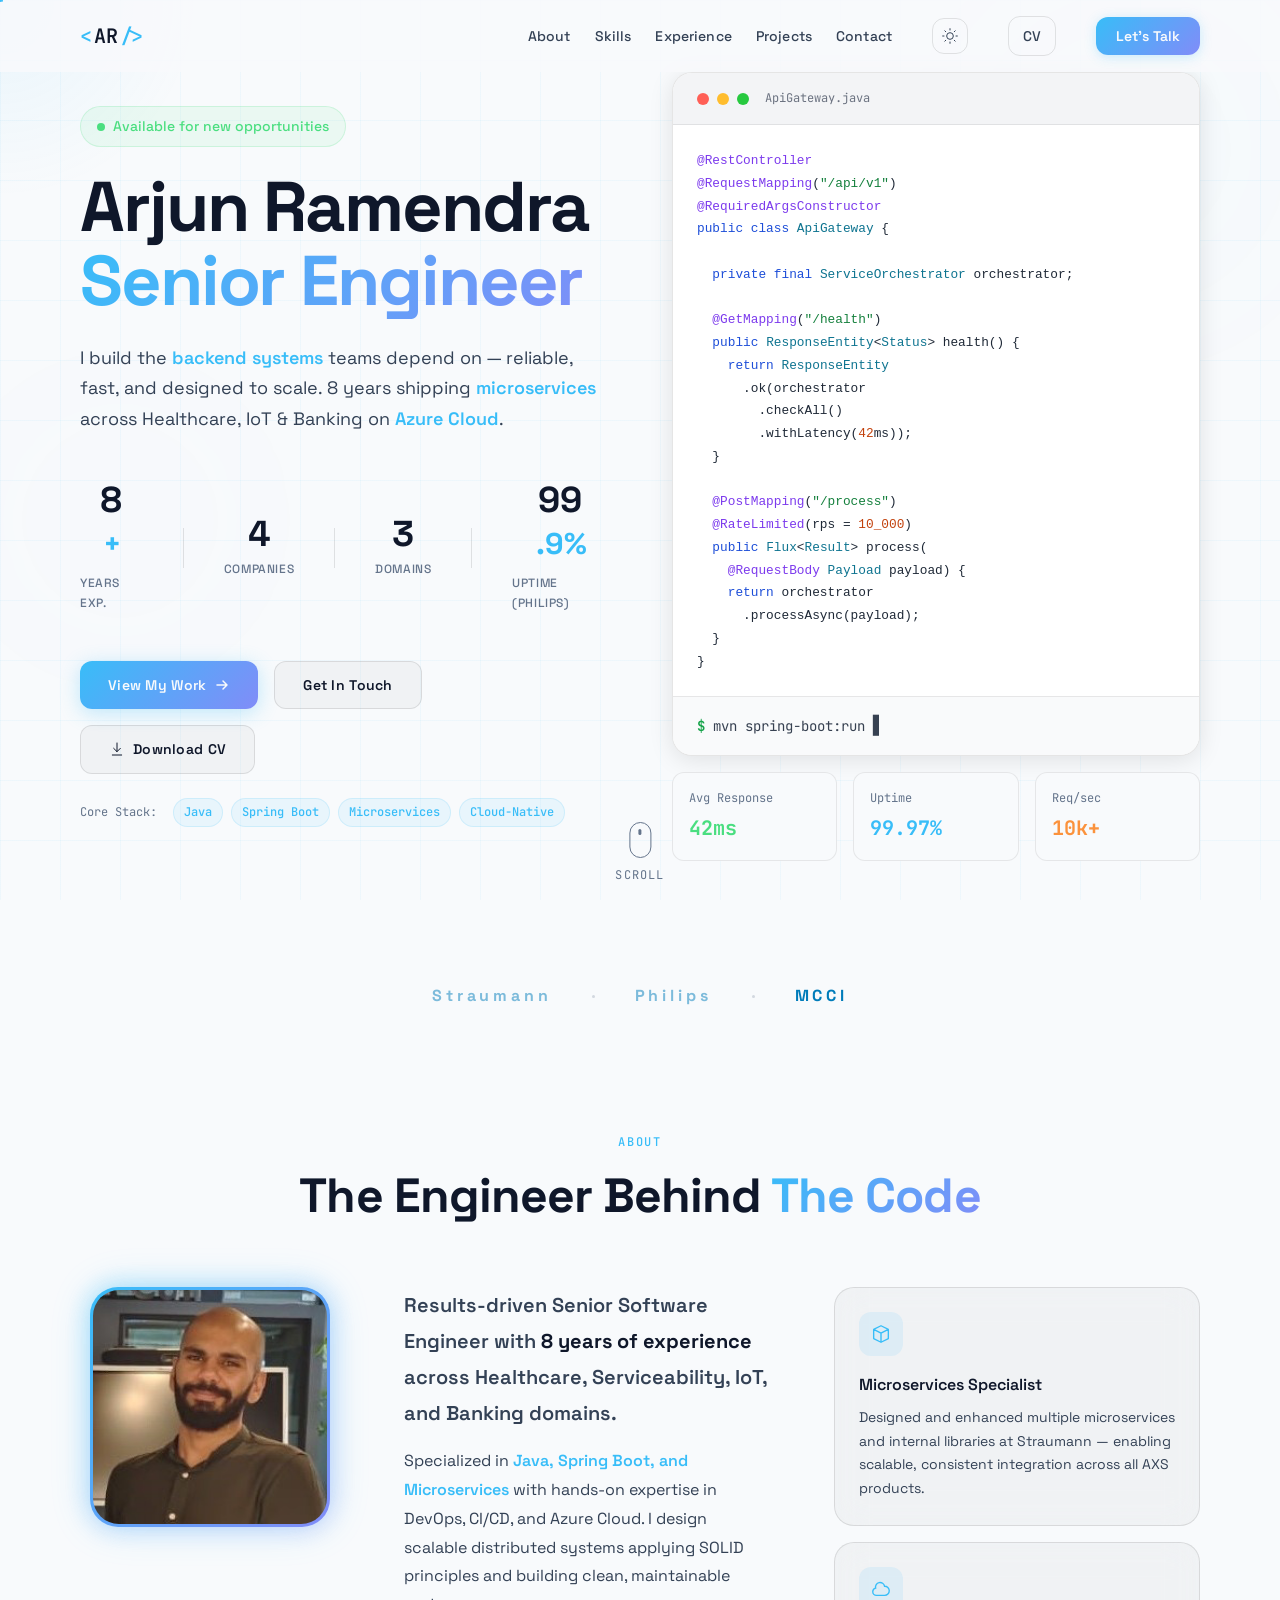
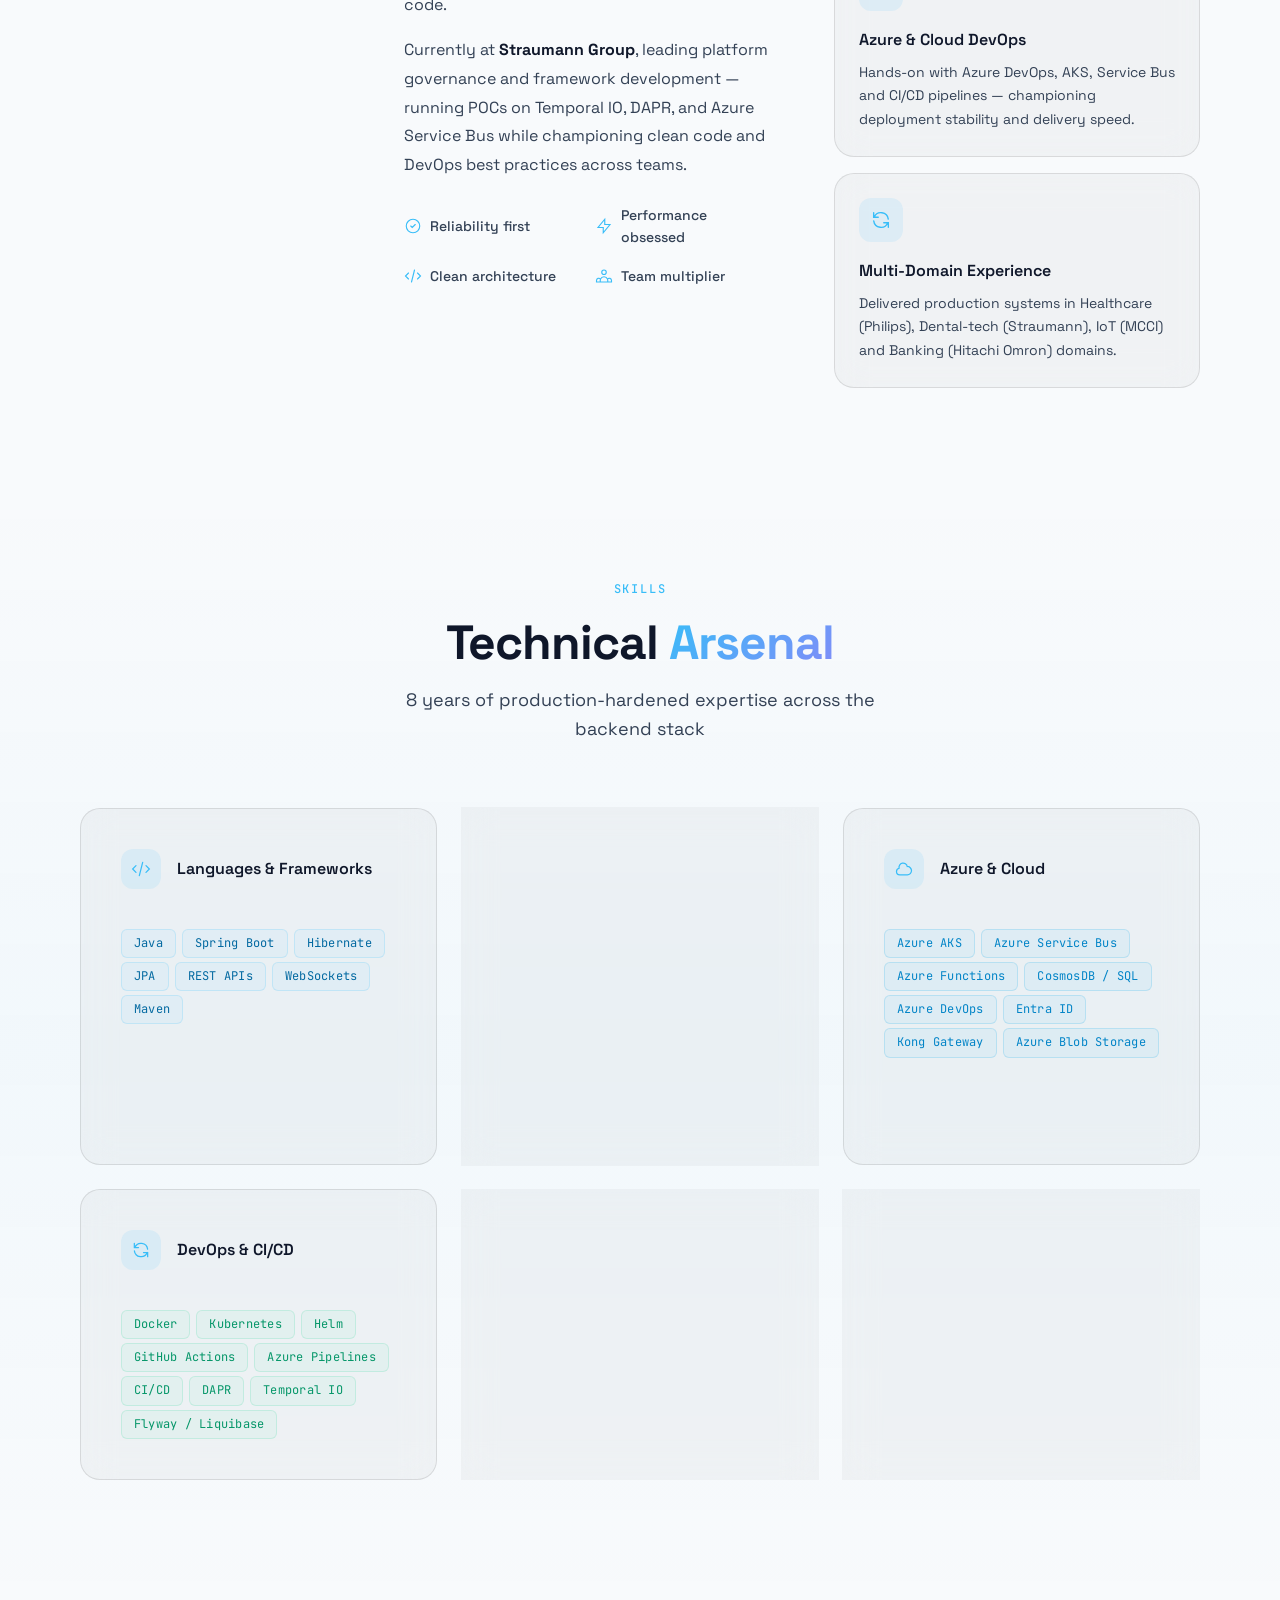
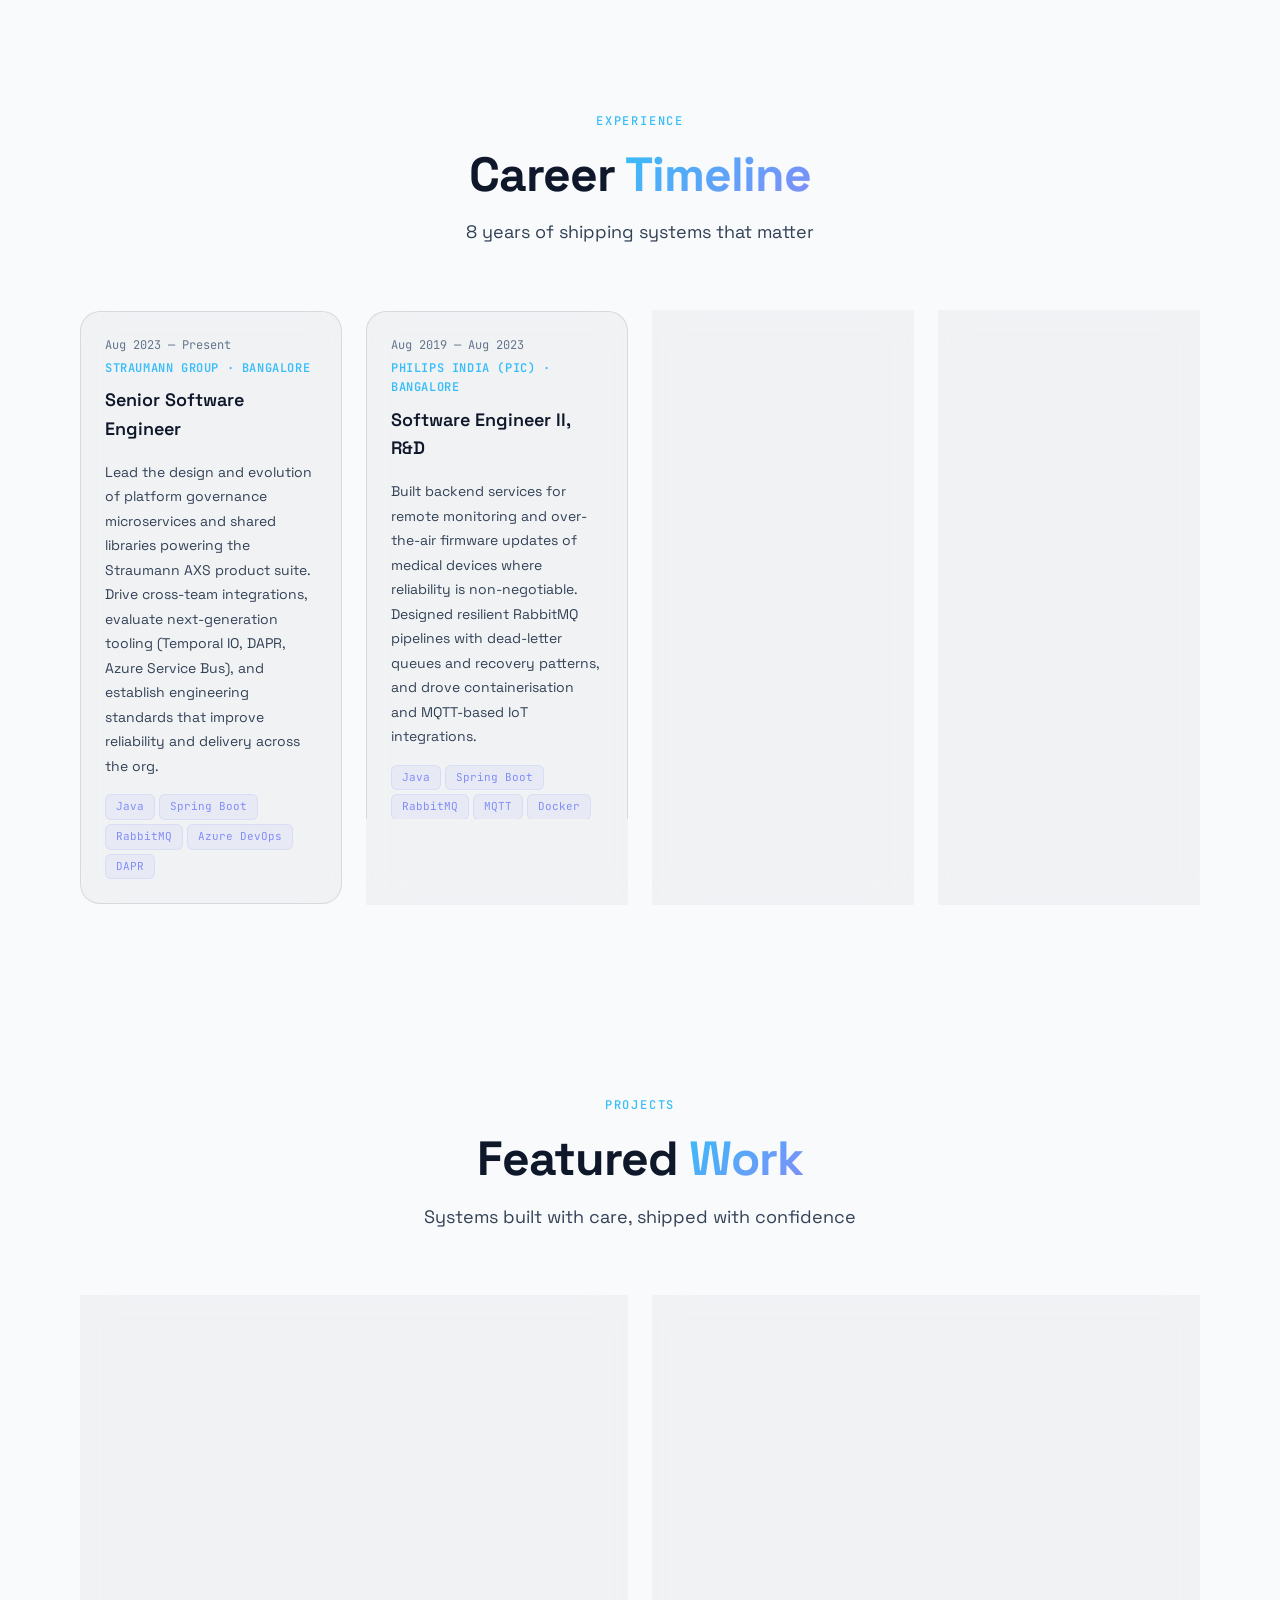
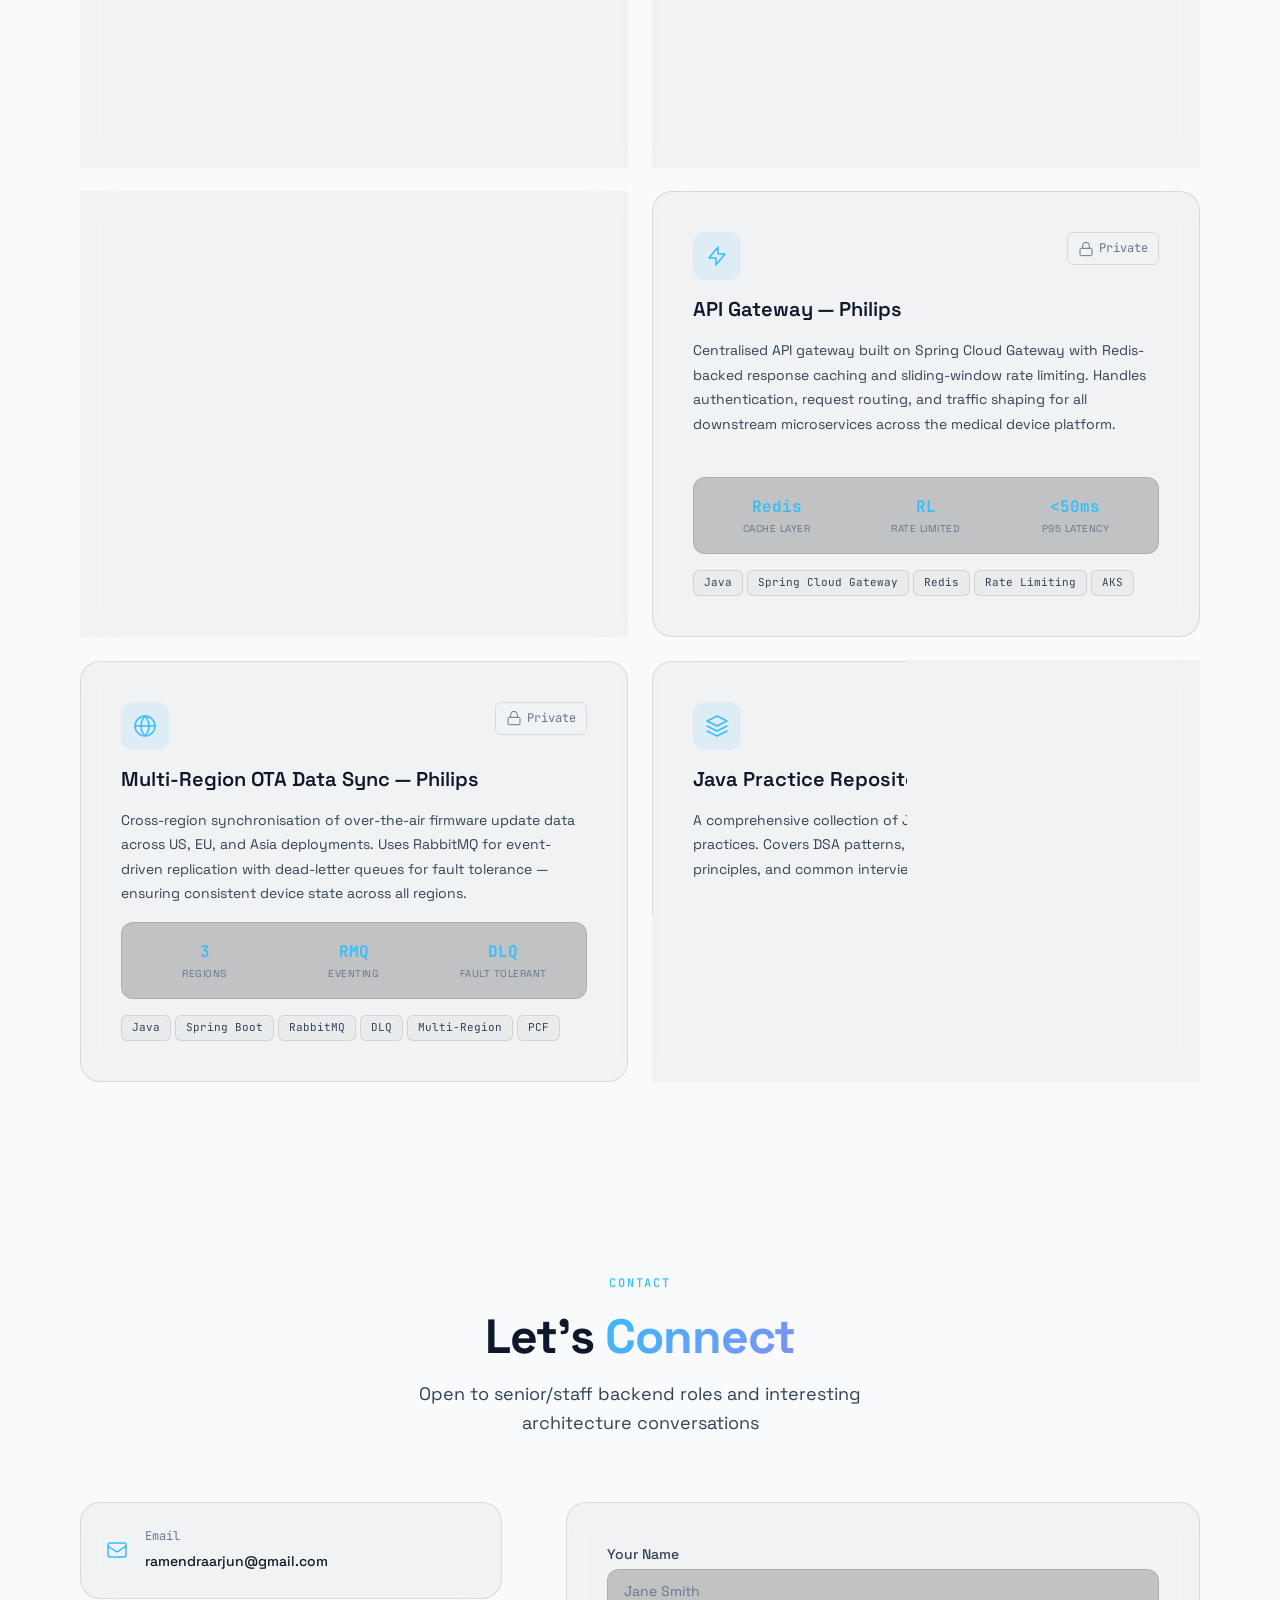
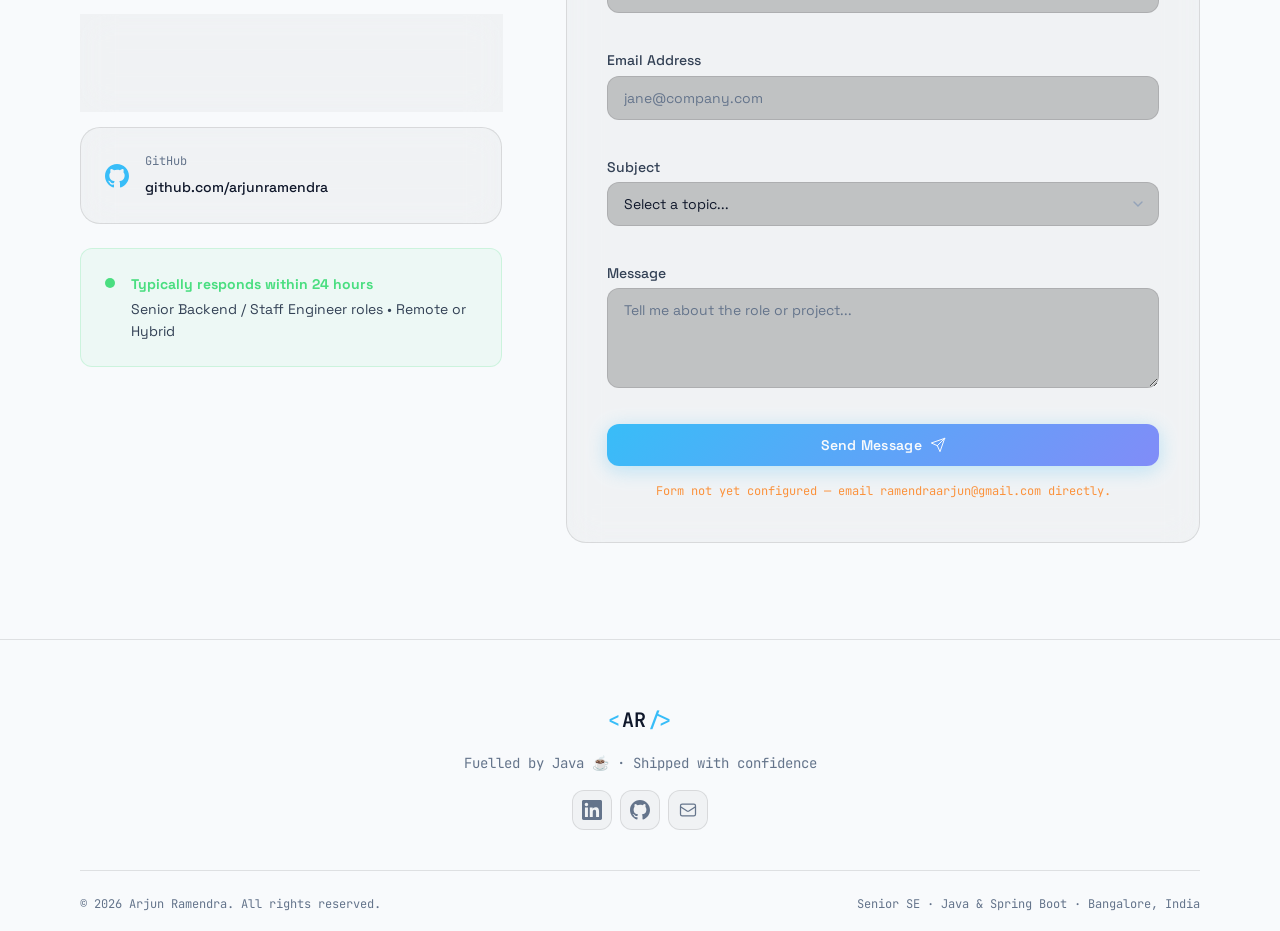
==== commit d7469801: "feat: add Private badge to AXS Platform Governance card Co-Authored-By: Claude Sonnet 4.6 <noreply@a" ====
--- a/Revised Portfolio/index.html
+++ b/Revised Portfolio/index.html
@@ -653,7 +653,15 @@
                 <path d="M9 12l2 2 4-4m5.618-4.016A11.955 11.955 0 0112 2.944a11.955 11.955 0 01-8.618 3.04A12.02 12.02 0 003 9c0 5.591 3.824 10.29 9 11.622 5.176-1.332 9-6.03 9-11.622 0-1.042-.133-2.052-.382-3.016z" stroke="currentColor" stroke-width="1.5" stroke-linecap="round"/>
               </svg>
             </div>
-            <div class="project-links"></div>
+            <div class="project-links">
+              <span class="project-link-private" title="Private / Enterprise repository">
+                <svg viewBox="0 0 24 24" fill="none" width="16" height="16" aria-hidden="true">
+                  <rect x="3" y="11" width="18" height="11" rx="2" stroke="currentColor" stroke-width="1.5"/>
+                  <path d="M7 11V7a5 5 0 0110 0v4" stroke="currentColor" stroke-width="1.5" stroke-linecap="round"/>
+                </svg>
+                <span>Private</span>
+              </span>
+            </div>
           </div>
           <h3 class="project-title">AXS Platform Governance — Straumann</h3>
           <p class="project-desc">
